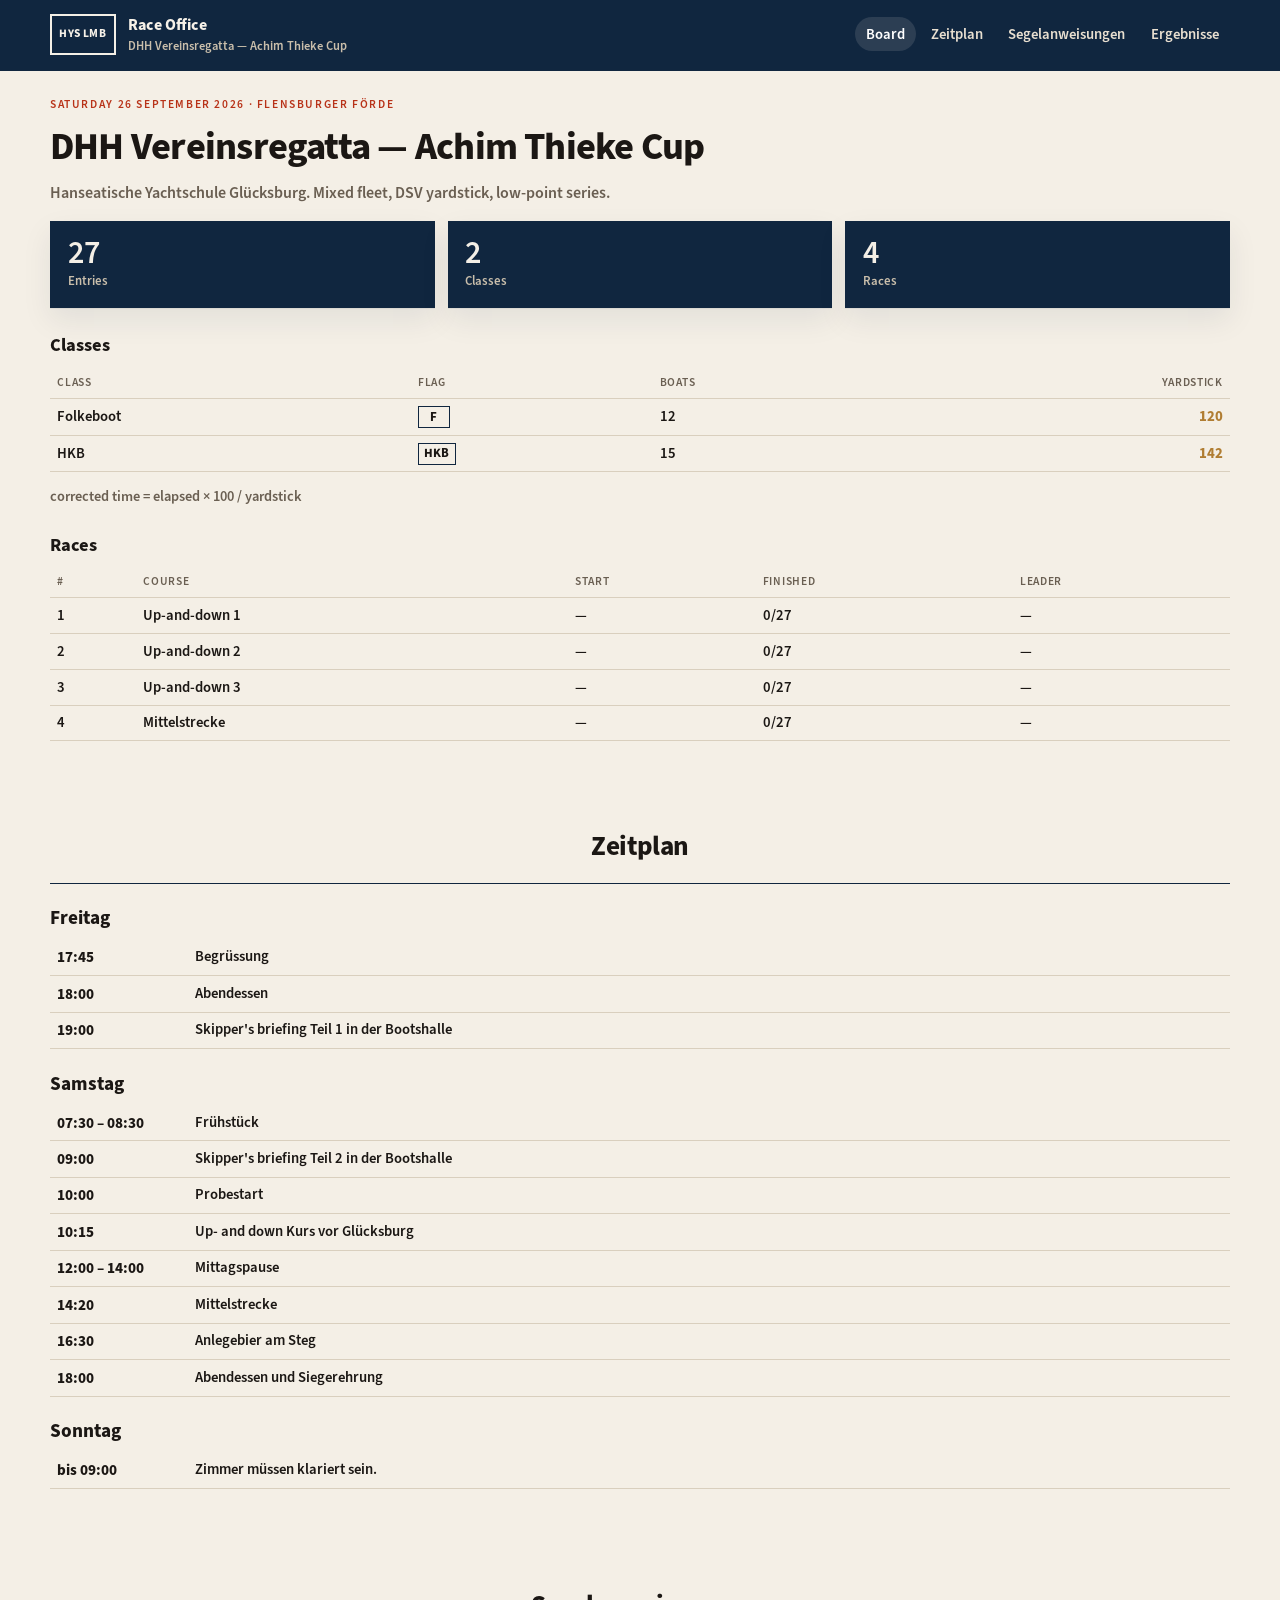
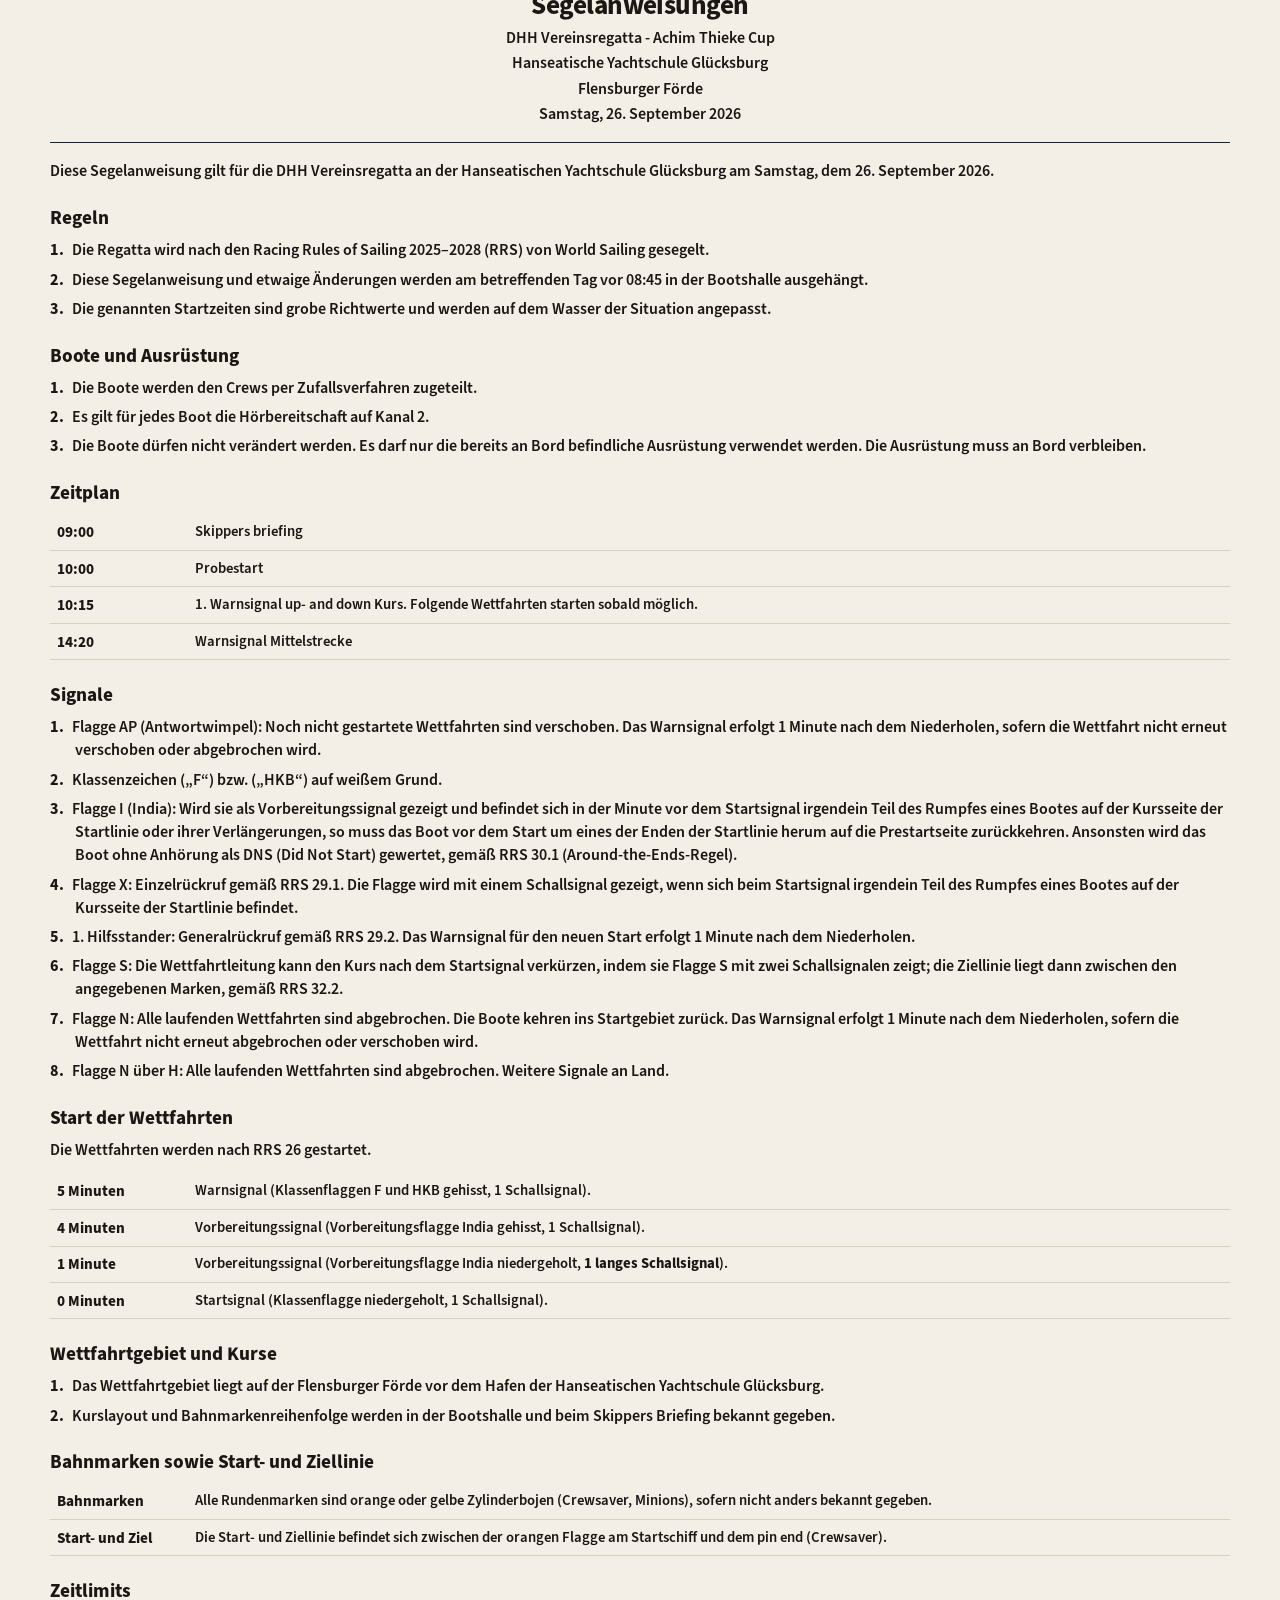
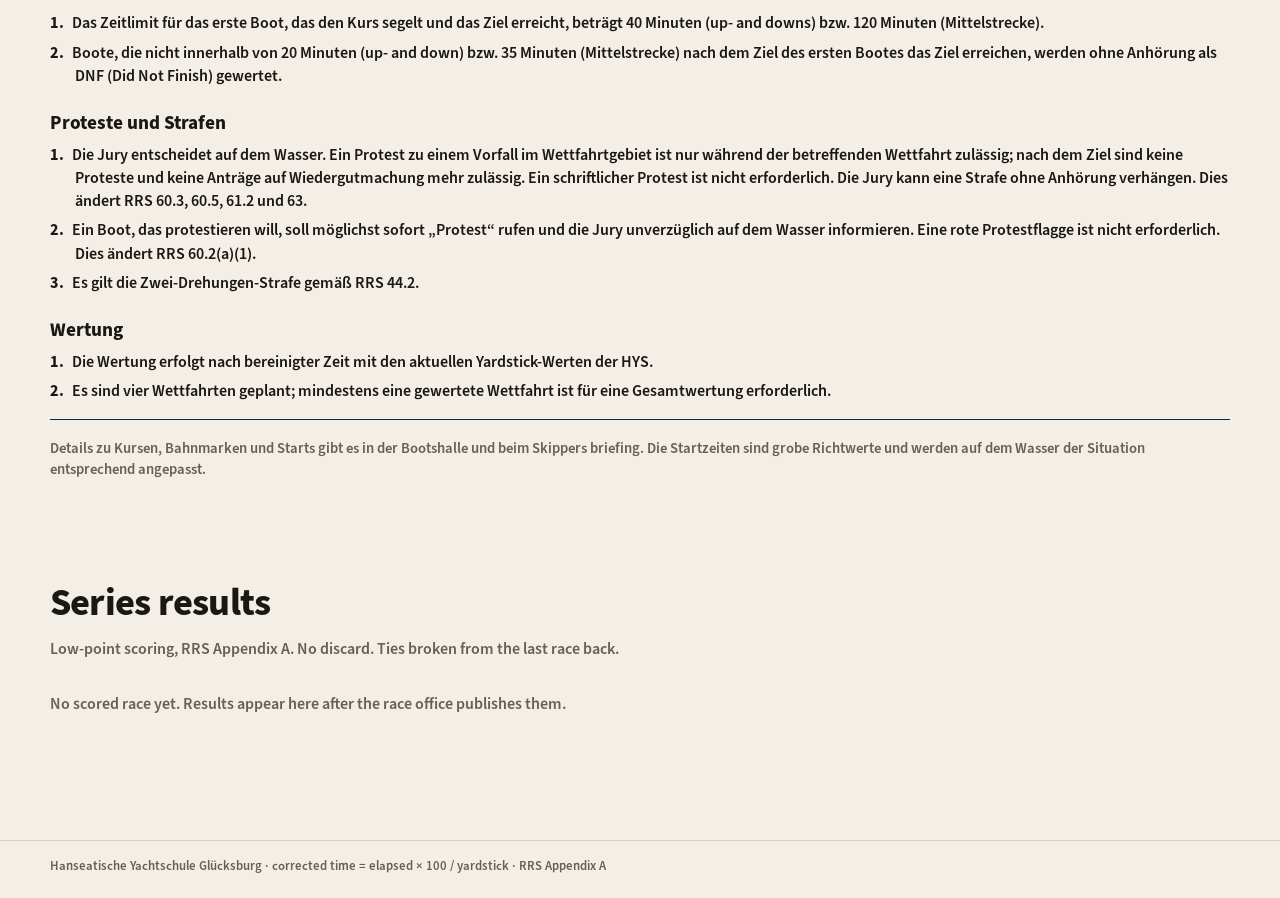
==== index.html @ 722c2284 "Publish the competitor notice board for GitHub Pages. Co-authored-by: Cursor <cursoragent@cursor.com" ====
<!DOCTYPE html>
<html lang="en">
<head>
  <meta charset="utf-8">
  <meta name="viewport" content="width=device-width, initial-scale=1">
  <title>DHH Vereinsregatta — Achim Thieke Cup</title>
  <script>document.documentElement.classList.add("js")</script>
  <link rel="stylesheet" href="static/app.css">
</head>
<body class="notice-board">
  <a class="skip" href="#main">Skip to content</a>
  <header class="mast">
    <div class="wrap mast-inner">
      <a class="brand" href="#board">
        <span class="brand-flag">HYS LMB</span>
        <span>
          <strong>Race Office</strong>
          <small>DHH Vereinsregatta — Achim Thieke Cup</small>
        </span>
      </a>
      <button class="nav-toggle" type="button" aria-controls="site-nav" aria-expanded="false" aria-label="Open menu">
        <span class="nav-toggle-icon" aria-hidden="true"></span>
      </button>
      <nav id="site-nav" class="nav">
        <a href="#board">Board</a>
        <a href="#schedule">Zeitplan</a>
        <a href="#si">Segelanweisungen</a>
        <a href="#series">Ergebnisse</a>
      </nav>
    </div>
  </header>
  <main id="main" class="wrap">


<section id="board" class="board-section" aria-label="Board">
  <header class="hero compact">
    <p class="eyebrow">Saturday 26 September 2026 · Flensburger Förde</p>
    <h1>DHH Vereinsregatta — Achim Thieke Cup</h1>
    <p class="lede">Hanseatische Yachtschule Glücksburg. Mixed fleet, DSV yardstick, low-point series.</p>
  </header>

  <div class="stats">
    <div class="stat">
      <span class="stat-n">27</span>
      <span class="stat-l">Entries</span>
    </div>
    <div class="stat">
      <span class="stat-n">2</span>
      <span class="stat-l">Classes</span>
    </div>
    <div class="stat">
      <span class="stat-n">4</span>
      <span class="stat-l">Races</span>
    </div>
  </div>

  <section>
    <h2>Classes</h2>
    <table>
      <thead><tr><th>Class</th><th>Flag</th><th>Boats</th><th class="num">Yardstick</th></tr></thead>
      <tbody>
      
        <tr>
          <td>Folkeboot</td>
          <td><span class="flag">F</span></td>
          <td>12</td>
          <td class="num ys">120</td>
        </tr>
      
        <tr>
          <td>HKB</td>
          <td><span class="flag">HKB</span></td>
          <td>15</td>
          <td class="num ys">142</td>
        </tr>
      
      </tbody>
    </table>
    <p class="hint">corrected time = elapsed × 100 / yardstick</p>
  </section>

  <section>
    <h2>Races</h2>
    
    <table>
      <thead><tr><th>#</th><th>Course</th><th>Start</th><th>Finished</th><th>Leader</th></tr></thead>
      <tbody>
      
        <tr>
          <td>1</td>
          <td>Up-and-down 1</td>
          <td class="mono">—</td>
          <td>0/27</td>
          <td>—</td>
        </tr>
      
        <tr>
          <td>2</td>
          <td>Up-and-down 2</td>
          <td class="mono">—</td>
          <td>0/27</td>
          <td>—</td>
        </tr>
      
        <tr>
          <td>3</td>
          <td>Up-and-down 3</td>
          <td class="mono">—</td>
          <td>0/27</td>
          <td>—</td>
        </tr>
      
        <tr>
          <td>4</td>
          <td>Mittelstrecke</td>
          <td class="mono">—</td>
          <td>0/27</td>
          <td>—</td>
        </tr>
      
      </tbody>
    </table>
    
  </section>
</section>

<section id="schedule" class="board-section" aria-label="Schedule">
  
  <article class="notice">
  <header class="notice-head"><p class="notice-title">Zeitplan</p></header><hr class="notice-rule"><h2>Freitag</h2><table class="notice-times"><tbody><tr><th>17:45</th><td>Begrüssung</td></tr><tr><th>18:00</th><td>Abendessen</td></tr><tr><th>19:00</th><td>Skipper&#39;s briefing Teil 1 in der Bootshalle</td></tr></tbody></table><h2>Samstag</h2><table class="notice-times"><tbody><tr><th>07:30 – 08:30</th><td>Frühstück</td></tr><tr><th>09:00</th><td>Skipper&#39;s briefing Teil 2 in der Bootshalle</td></tr><tr><th>10:00</th><td>Probestart</td></tr><tr><th>10:15</th><td>Up- and down Kurs vor Glücksburg</td></tr><tr><th>12:00 – 14:00</th><td>Mittagspause</td></tr><tr><th>14:20</th><td>Mittelstrecke</td></tr><tr><th>16:30</th><td>Anlegebier am Steg</td></tr><tr><th>18:00</th><td>Abendessen und Siegerehrung</td></tr></tbody></table><h2>Sonntag</h2><table class="notice-times"><tbody><tr><th>bis 09:00</th><td>Zimmer müssen klariert sein.</td></tr></tbody></table>
  </article>
  
</section>

<section id="si" class="board-section" aria-label="Sailing instructions">
  
  <article class="notice">
  <header class="notice-head"><p class="notice-title">Segelanweisungen</p><p>DHH Vereinsregatta - Achim Thieke Cup</p><p>Hanseatische Yachtschule Glücksburg</p><p>Flensburger Förde</p><p>Samstag, 26. September 2026</p></header><hr class="notice-rule"><p>Diese Segelanweisung gilt für die DHH Vereinsregatta an der Hanseatischen Yachtschule Glücksburg am Samstag, dem 26. September 2026.</p><h2>Regeln</h2><ol class="notice-list"><li>Die Regatta wird nach den Racing Rules of Sailing 2025–2028 (RRS) von World Sailing gesegelt.</li><li>Diese Segelanweisung und etwaige Änderungen werden am betreffenden Tag vor 08:45 in der Bootshalle ausgehängt.</li><li>Die genannten Startzeiten sind grobe Richtwerte und werden auf dem Wasser der Situation angepasst.</li></ol><h2>Boote und Ausrüstung</h2><ol class="notice-list"><li>Die Boote werden den Crews per Zufallsverfahren zugeteilt.</li><li>Es gilt für jedes Boot die Hörbereitschaft auf Kanal 2.</li><li>Die Boote dürfen nicht verändert werden. Es darf nur die bereits an Bord befindliche Ausrüstung verwendet werden. Die Ausrüstung muss an Bord verbleiben.</li></ol><h2>Zeitplan</h2><table class="notice-times"><tbody><tr><th>09:00</th><td>Skippers briefing</td></tr><tr><th>10:00</th><td>Probestart</td></tr><tr><th>10:15</th><td>1. Warnsignal up- and down Kurs. Folgende Wettfahrten starten sobald möglich.</td></tr><tr><th>14:20</th><td>Warnsignal Mittelstrecke</td></tr></tbody></table><h2>Signale</h2><ol class="notice-list"><li>Flagge AP (Antwortwimpel): Noch nicht gestartete Wettfahrten sind verschoben. Das Warnsignal erfolgt 1 Minute nach dem Niederholen, sofern die Wettfahrt nicht erneut verschoben oder abgebrochen wird.</li><li>Klassenzeichen („F“) bzw. („HKB“) auf weißem Grund.</li><li>Flagge I (India): Wird sie als Vorbereitungssignal gezeigt und befindet sich in der Minute vor dem Startsignal irgendein Teil des Rumpfes eines Bootes auf der Kursseite der Startlinie oder ihrer Verlängerungen, so muss das Boot vor dem Start um eines der Enden der Startlinie herum auf die Prestartseite zurückkehren. Ansonsten wird das Boot ohne Anhörung als DNS (Did Not Start) gewertet, gemäß RRS 30.1 (Around-the-Ends-Regel).</li><li>Flagge X: Einzelrückruf gemäß RRS 29.1. Die Flagge wird mit einem Schallsignal gezeigt, wenn sich beim Startsignal irgendein Teil des Rumpfes eines Bootes auf der Kursseite der Startlinie befindet.</li><li>1. Hilfsstander: Generalrückruf gemäß RRS 29.2. Das Warnsignal für den neuen Start erfolgt 1 Minute nach dem Niederholen.</li><li>Flagge S: Die Wettfahrtleitung kann den Kurs nach dem Startsignal verkürzen, indem sie Flagge S mit zwei Schallsignalen zeigt; die Ziellinie liegt dann zwischen den angegebenen Marken, gemäß RRS 32.2.</li><li>Flagge N: Alle laufenden Wettfahrten sind abgebrochen. Die Boote kehren ins Startgebiet zurück. Das Warnsignal erfolgt 1 Minute nach dem Niederholen, sofern die Wettfahrt nicht erneut abgebrochen oder verschoben wird.</li><li>Flagge N über H: Alle laufenden Wettfahrten sind abgebrochen. Weitere Signale an Land.</li></ol><h2>Start der Wettfahrten</h2><p>Die Wettfahrten werden nach RRS 26 gestartet.</p><table class="notice-times"><tbody><tr><th>5 Minuten</th><td>Warnsignal (Klassenflaggen F und HKB gehisst, 1 Schallsignal).</td></tr><tr><th>4 Minuten</th><td>Vorbereitungssignal (Vorbereitungsflagge India gehisst, 1 Schallsignal).</td></tr><tr><th>1 Minute</th><td>Vorbereitungssignal (Vorbereitungsflagge India niedergeholt, <strong>1 langes Schallsignal</strong>).</td></tr><tr><th>0 Minuten</th><td>Startsignal (Klassenflagge niedergeholt, 1 Schallsignal).</td></tr></tbody></table><h2>Wettfahrtgebiet und Kurse</h2><ol class="notice-list"><li>Das Wettfahrtgebiet liegt auf der Flensburger Förde vor dem Hafen der Hanseatischen Yachtschule Glücksburg.</li><li>Kurslayout und Bahnmarkenreihenfolge werden in der Bootshalle und beim Skippers Briefing bekannt gegeben.</li></ol><h2>Bahnmarken sowie Start- und Ziellinie</h2><table class="notice-times"><tbody><tr><th>Bahnmarken</th><td>Alle Rundenmarken sind orange oder gelbe Zylinderbojen (Crewsaver, Minions), sofern nicht anders bekannt gegeben.</td></tr><tr><th>Start- und Ziel</th><td>Die Start- und Ziellinie befindet sich zwischen der orangen Flagge am Startschiff und dem pin end (Crewsaver).</td></tr></tbody></table><h2>Zeitlimits</h2><ol class="notice-list"><li>Das Zeitlimit für das erste Boot, das den Kurs segelt und das Ziel erreicht, beträgt 40 Minuten (up- and downs) bzw. 120 Minuten (Mittelstrecke).</li><li>Boote, die nicht innerhalb von 20 Minuten (up- and down) bzw. 35 Minuten (Mittelstrecke) nach dem Ziel des ersten Bootes das Ziel erreichen, werden ohne Anhörung als DNF (Did Not Finish) gewertet.</li></ol><h2>Proteste und Strafen</h2><ol class="notice-list"><li>Die Jury entscheidet auf dem Wasser. Ein Protest zu einem Vorfall im Wettfahrtgebiet ist nur während der betreffenden Wettfahrt zulässig; nach dem Ziel sind keine Proteste und keine Anträge auf Wiedergutmachung mehr zulässig. Ein schriftlicher Protest ist nicht erforderlich. Die Jury kann eine Strafe ohne Anhörung verhängen. Dies ändert RRS 60.3, 60.5, 61.2 und 63.</li><li>Ein Boot, das protestieren will, soll möglichst sofort „Protest“ rufen und die Jury unverzüglich auf dem Wasser informieren. Eine rote Protestflagge ist nicht erforderlich. Dies ändert RRS 60.2(a)(1).</li><li>Es gilt die Zwei-Drehungen-Strafe gemäß RRS 44.2.</li></ol><h2>Wertung</h2><ol class="notice-list"><li>Die Wertung erfolgt nach bereinigter Zeit mit den aktuellen Yardstick-Werten der HYS.</li><li>Es sind vier Wettfahrten geplant; mindestens eine gewertete Wettfahrt ist für eine Gesamtwertung erforderlich.</li></ol><hr class="notice-rule"><p class="notice-foot">Details zu Kursen, Bahnmarken und Starts gibt es in der Bootshalle und beim Skippers briefing. Die Startzeiten sind grobe Richtwerte und werden auf dem Wasser der Situation entsprechend angepasst.</p>
  </article>
  
</section>

<section id="series" class="board-section" aria-label="Series results">
  <header class="hero compact">
    <h1>Series results</h1>
    <p class="lede">Low-point scoring, RRS Appendix A. No discard. Ties broken from the last race back.</p>
  </header>
  <div class="card print-sheet">
    
    <p class="empty">No scored race yet. Results appear here after the race office publishes them.</p>
    
  </div>
</section>

  </main>
  <footer class="site-foot">
    <div class="wrap">
      Hanseatische Yachtschule Glücksburg · corrected time = elapsed × 100 / yardstick · RRS Appendix A
    </div>
  </footer>
  <script src="static/app.js"></script>
</body>
</html>
---- static/app.css ----
@font-face {
  font-family: "Source Sans Pro";
  src: url("fonts/SourceSansPro-Semibold.otf") format("opentype");
  font-weight: 600;
  font-style: normal;
  font-display: swap;
}

@font-face {
  font-family: "Source Sans Pro";
  src: url("fonts/SourceSansPro-Bold.otf") format("opentype");
  font-weight: 700;
  font-style: normal;
  font-display: swap;
}

:root {
  --ink: #1b1714;
  --muted: #6a5f52;
  --paper: #f4efe6;
  --paper-2: #ebe3d4;
  --card: #fbf7f0;
  --navy: #10263f;
  --navy-2: #1a3a5c;
  --brass: #b07d32;
  --signal: #b83218;
  --sea: #2c6b74;
  --ok: #2c5e45;
  --line: #d9cfbe;
  --shadow: 0 1px 0 rgba(16, 38, 63, 0.06), 0 12px 28px rgba(16, 38, 63, 0.08);
  --sans: "Source Sans Pro", sans-serif;
}

* { box-sizing: border-box; }

html, body {
  margin: 0;
  padding: 0;
  background:
    radial-gradient(1200px 400px at 10% -10%, rgba(176, 125, 50, 0.12), transparent 50%),
    var(--paper);
  color: var(--ink);
  font-family: var(--sans);
  font-weight: 600;
  font-size: 16px;
  line-height: 1.45;
  font-synthesis: none;
}

.skip {
  position: absolute;
  left: -999px;
  top: 0;
}
.skip:focus { left: 8px; background: white; padding: 8px; }

.wrap {
  width: min(1180px, calc(100% - 2rem));
  margin-inline: auto;
}

.mast {
  background: var(--navy);
  color: #f6f1e8;
  position: sticky;
  top: 0;
  z-index: 20;
}

.mast-inner {
  display: flex;
  align-items: center;
  justify-content: space-between;
  gap: 1.5rem;
  padding: 0.85rem 0 1rem;
  flex-wrap: wrap;
}

.brand {
  display: flex;
  gap: 0.75rem;
  align-items: center;
  color: inherit;
  text-decoration: none;
  min-width: 0;
}

.brand-flag {
  display: grid;
  place-items: center;
  min-width: 2.6rem;
  height: 2.6rem;
  padding: 0 0.45rem;
  border: 2px solid #f4efe6;
  font-family: var(--sans);
  font-weight: 700;
  letter-spacing: 0.04em;
  font-size: 0.72rem;
  white-space: nowrap;
}

.brand > span:last-child {
  min-width: 0;
}

.brand small {
  display: block;
  color: #c9beab;
  font-size: 0.78rem;
  overflow: hidden;
  text-overflow: ellipsis;
  white-space: nowrap;
}

.nav-toggle {
  display: none;
  width: 2.75rem;
  height: 2.75rem;
  padding: 0;
  flex-shrink: 0;
  background: transparent;
  color: #f6f1e8;
  border: 1px solid rgba(244, 239, 230, 0.28);
}

.nav-toggle:hover {
  background: rgba(244, 239, 230, 0.12);
  color: #f6f1e8;
}

.nav-toggle-icon,
.nav-toggle-icon::before,
.nav-toggle-icon::after {
  display: block;
  width: 1.15rem;
  height: 2px;
  background: currentColor;
  border-radius: 1px;
}

.nav-toggle-icon {
  margin: 0 auto;
  position: relative;
  transition: background 0.15s ease;
}

.nav-toggle-icon::before,
.nav-toggle-icon::after {
  content: "";
  position: absolute;
  left: 0;
  transition: transform 0.15s ease;
}

.nav-toggle-icon::before { top: -6px; }
.nav-toggle-icon::after { top: 6px; }

.nav-toggle[aria-expanded="true"] .nav-toggle-icon {
  background: transparent;
}

.nav-toggle[aria-expanded="true"] .nav-toggle-icon::before {
  transform: translateY(6px) rotate(45deg);
}

.nav-toggle[aria-expanded="true"] .nav-toggle-icon::after {
  transform: translateY(-6px) rotate(-45deg);
}

.nav {
  display: flex;
  gap: 0.2rem;
  flex-wrap: wrap;
  font-family: var(--sans);
  font-size: 0.92rem;
}

.nav a {
  color: #e8dfd0;
  text-decoration: none;
  padding: 0.4rem 0.7rem;
  border-radius: 999px;
}

.nav a[aria-current],
.nav a:hover {
  background: rgba(244, 239, 230, 0.12);
  color: white;
}

main.wrap { padding: 1.6rem 0 3rem; }

.hero { margin-bottom: 1.4rem; }
.hero.compact { margin-bottom: 1rem; }

.eyebrow {
  font-family: var(--sans);
  text-transform: uppercase;
  letter-spacing: 0.14em;
  font-size: 0.72rem;
  color: var(--signal);
  margin: 0 0 0.4rem;
}

h1 {
  font-size: clamp(1.8rem, 3vw, 2.5rem);
  font-weight: 700;
  letter-spacing: -0.02em;
  margin: 0 0 0.4rem;
}

h2 {
  font-size: 1.15rem;
  margin: 0;
}

.lede {
  max-width: 46rem;
  color: var(--muted);
  margin: 0;
}

.muted { color: var(--muted); }

.stats {
  display: grid;
  grid-template-columns: repeat(3, 1fr);
  gap: 0.8rem;
  margin-bottom: 1.2rem;
}

.stat {
  background: var(--navy);
  color: #f4efe6;
  padding: 1rem 1.1rem;
  box-shadow: var(--shadow);
}

.stat-n {
  display: block;
  font-size: 2rem;
  font-variant-numeric: tabular-nums;
  line-height: 1;
}

.stat-l {
  font-family: var(--sans);
  font-size: 0.8rem;
  color: #c9beab;
}

.grid-2 {
  display: grid;
  grid-template-columns: 1fr 1fr;
  gap: 1rem;
}

.card {
  background: var(--card);
  border: 1px solid var(--line);
  padding: 1rem 1.1rem 1.15rem;
  box-shadow: var(--shadow);
  margin-bottom: 1rem;
  overflow-x: auto;
  -webkit-overflow-scrolling: touch;
}

.card-h {
  display: flex;
  justify-content: space-between;
  align-items: baseline;
  gap: 1rem;
  margin-bottom: 0.7rem;
}

.card-h a {
  font-family: var(--sans);
  font-size: 0.85rem;
  color: var(--sea);
}

table {
  width: 100%;
  border-collapse: collapse;
  font-family: var(--sans);
  font-size: 0.92rem;
}

th, td {
  text-align: left;
  padding: 0.42rem 0.45rem;
  border-bottom: 1px solid var(--line);
  vertical-align: middle;
}

th {
  font-size: 0.72rem;
  text-transform: uppercase;
  letter-spacing: 0.06em;
  color: var(--muted);
  font-weight: 600;
}

.num { text-align: right; font-variant-numeric: tabular-nums; }
.mono { font-variant-numeric: tabular-nums; white-space: nowrap; }
.strong { font-weight: 700; }
.ys { color: var(--brass); font-weight: 700; }
.nowrap { white-space: nowrap; }
.dense th, .dense td { padding: 0.32rem 0.35rem; }

.stack > button { justify-self: start; }

.flag {
  display: inline-block;
  min-width: 2rem;
  text-align: center;
  border: 1px solid var(--navy);
  padding: 0.05rem 0.35rem;
  font-weight: 700;
  font-size: 0.8rem;
}

a { color: var(--navy-2); }
a.strong { text-decoration: none; }

.hint { color: var(--muted); font-size: 0.9rem; }
.hint.tight { margin: 0; font-size: 0.8rem; }
.empty { color: var(--muted); }

.flash {
  font-family: var(--sans);
  padding: 0.7rem 0.9rem;
  margin-bottom: 1rem;
  border-left: 4px solid;
}
.flash.ok { background: #e4efe7; border-color: var(--ok); }
.flash.err { background: #f8e4de; border-color: var(--signal); }

label {
  display: flex;
  flex-direction: column;
  gap: 0.25rem;
  font-family: var(--sans);
  font-size: 0.8rem;
  color: var(--muted);
}

input, select, button {
  font: inherit;
  font-family: var(--sans);
}

input, select {
  background: white;
  border: 1px solid #cfc4b0;
  color: var(--ink);
  padding: 0.4rem 0.5rem;
  min-height: 2.1rem;
}

input:focus, select:focus {
  outline: 2px solid var(--brass);
  border-color: var(--brass);
}

button, .btn {
  background: var(--navy);
  color: #f4efe6;
  border: 0;
  padding: 0.45rem 0.85rem;
  cursor: pointer;
  text-decoration: none;
  display: inline-block;
  font-size: 0.88rem;
}

button:hover, .btn:hover { background: var(--navy-2); }

.btn-ghost {
  background: transparent;
  color: var(--navy);
  border: 1px solid var(--navy);
}

.btn-ghost:hover { background: var(--paper-2); color: var(--navy); }

.btn-danger {
  background: transparent;
  color: var(--signal);
  border: 1px solid var(--signal);
}

.fields {
  display: grid;
  grid-template-columns: repeat(auto-fit, minmax(11rem, 1fr));
  gap: 0.75rem 0.9rem;
}

.stack { display: grid; gap: 0.9rem; }
.inline-form {
  display: flex;
  gap: 0.4rem;
  align-items: center;
  flex-wrap: wrap;
}

.inline-form input { min-width: 7rem; }
.ys-input { width: 5.5rem; font-variant-numeric: tabular-nums; font-size: 1.05rem; font-weight: 700; }

.row-actions { display: flex; align-items: center; gap: 1rem; }

.clock {
  font-size: 1.4rem;
  font-variant-numeric: tabular-nums;
  font-weight: 700;
  color: var(--navy);
}

.office {
  display: grid;
  grid-template-columns: 1.15fr 0.85fr;
  gap: 1rem;
  align-items: start;
}

.finish-table select, .finish-table input { min-height: 2rem; padding: 0.25rem 0.35rem; }

.st-fin td:first-child { box-shadow: inset 3px 0 0 var(--ok); }
.st-dnf td:first-child, .st-dns td:first-child, .st-ret td:first-child { box-shadow: inset 3px 0 0 var(--brass); }
.st-dnc td:first-child, .st-dsq td:first-child { box-shadow: inset 3px 0 0 var(--signal); }
.st-racing td:first-child { box-shadow: inset 3px 0 0 var(--sea); }

.discard { text-decoration: line-through; color: var(--muted); }

.danger-form { margin-top: 0.5rem; }

.notice {
  background: var(--card);
  border: 1px solid var(--line);
  padding: 1.6rem 1.8rem 2rem;
  box-shadow: var(--shadow);
  overflow-x: auto;
}

.notice-head {
  text-align: center;
  margin-bottom: 0.35rem;
}

.notice-title {
  font-size: 1.7rem;
  font-weight: 700;
  letter-spacing: -0.02em;
  margin: 0 0 0.4rem;
}

.notice-head p {
  margin: 0.12rem 0;
}

.notice-rule {
  border: 0;
  border-top: 1px solid var(--navy);
  margin: 1rem 0 1.1rem;
}

.notice > p {
  margin: 0 0 0.7rem;
}

.notice h2 {
  font-size: 1.2rem;
  font-weight: 700;
  margin: 1.35rem 0 0.4rem;
}

.notice-list {
  list-style: none;
  margin: 0 0 0.4rem;
  padding-left: 1.55em;
  counter-reset: n;
}

.notice-list li {
  counter-increment: n;
  margin: 0.38rem 0;
}

.notice-list li::before {
  content: counter(n) ".";
  font-weight: 700;
  display: inline-block;
  width: 1.4em;
  margin-left: -1.55em;
}

.notice-times {
  width: 100%;
  margin: 0.35rem 0 0.7rem;
}

.notice-times th,
.notice-times td {
  border-bottom: 1px solid var(--line);
  vertical-align: top;
}

.notice-times th {
  width: 8.6rem;
  text-transform: none;
  letter-spacing: 0;
  font-size: 0.95rem;
  color: var(--ink);
  font-weight: 700;
  white-space: nowrap;
}

.aufgaben thead th {
  width: auto;
  font-size: 0.72rem;
  text-transform: uppercase;
  letter-spacing: 0.06em;
  color: var(--muted);
  font-weight: 600;
}

.aufgaben td:last-child {
  white-space: nowrap;
}

.notice-foot {
  color: var(--muted);
  font-size: 0.92rem;
}

html {
  scroll-padding-top: 5.5rem;
}

@media (prefers-reduced-motion: no-preference) {
  html { scroll-behavior: smooth; }
}

.board-section {
  padding-bottom: 2.75rem;
}

.board-section + .board-section {
  padding-top: 2.5rem;
}

.notice-board .notice,
.notice-board .lede {
  max-width: none;
  margin-inline: 0;
}

.notice-board .notice,
.notice-board .card {
  background: transparent;
  border: 0;
  box-shadow: none;
  padding: 0;
}

.notice-board .board-section > section {
  margin-top: 1.5rem;
}

.notice-board .board-section > section h2 {
  margin-bottom: 0.55rem;
}

.site-foot {
  border-top: 1px solid var(--line);
  padding: 1rem 0 1.4rem;
  color: var(--muted);
  font-family: var(--sans);
  font-size: 0.8rem;
}

@media (max-width: 1024px) {
  html.js .nav-toggle { display: grid; place-items: center; }
  html.js .mast-inner {
    flex-wrap: nowrap;
    gap: 0.75rem;
  }
  html.js .nav {
    display: none;
    position: absolute;
    left: 0;
    right: 0;
    top: 100%;
    flex-direction: column;
    gap: 0.1rem;
    background: var(--navy);
    padding: 0.45rem 0 0.7rem;
    border-top: 1px solid rgba(244, 239, 230, 0.12);
    box-shadow: 0 16px 28px rgba(16, 38, 63, 0.28);
    max-height: min(70vh, calc(100dvh - 4.5rem));
    overflow-y: auto;
  }
  html.js .nav.is-open { display: flex; }
  html.js .nav a {
    border-radius: 0;
    padding: 0.85rem 1.25rem;
  }
  html.js .brand { flex: 1; }
  body.nav-open { overflow: hidden; }
  button, .btn, .nav-toggle { min-height: 2.75rem; }
  input, select { min-height: 2.75rem; }
}

@media (max-width: 900px) {
  .grid-2, .office, .stats { grid-template-columns: 1fr; }
  .wrap { width: min(1180px, calc(100% - 1.25rem)); }
  .notice {
    padding: 1.15rem 1rem 1.4rem;
  }
  .notice-board .notice,
  .notice-board .card {
    padding: 0;
  }
  .notice-title { font-size: 1.4rem; }
  .notice-times th {
    width: 6.4rem;
    white-space: normal;
  }
  .inline-form input { min-width: 0; flex: 1; }
}

@media print {
  .mast, .site-foot, .danger-form, form.stack, .flash, .btn, button, .nav-toggle { display: none !important; }
  body { background: white; }
  .card { box-shadow: none; border: 0; }
  .print-sheet { break-inside: avoid; }
}
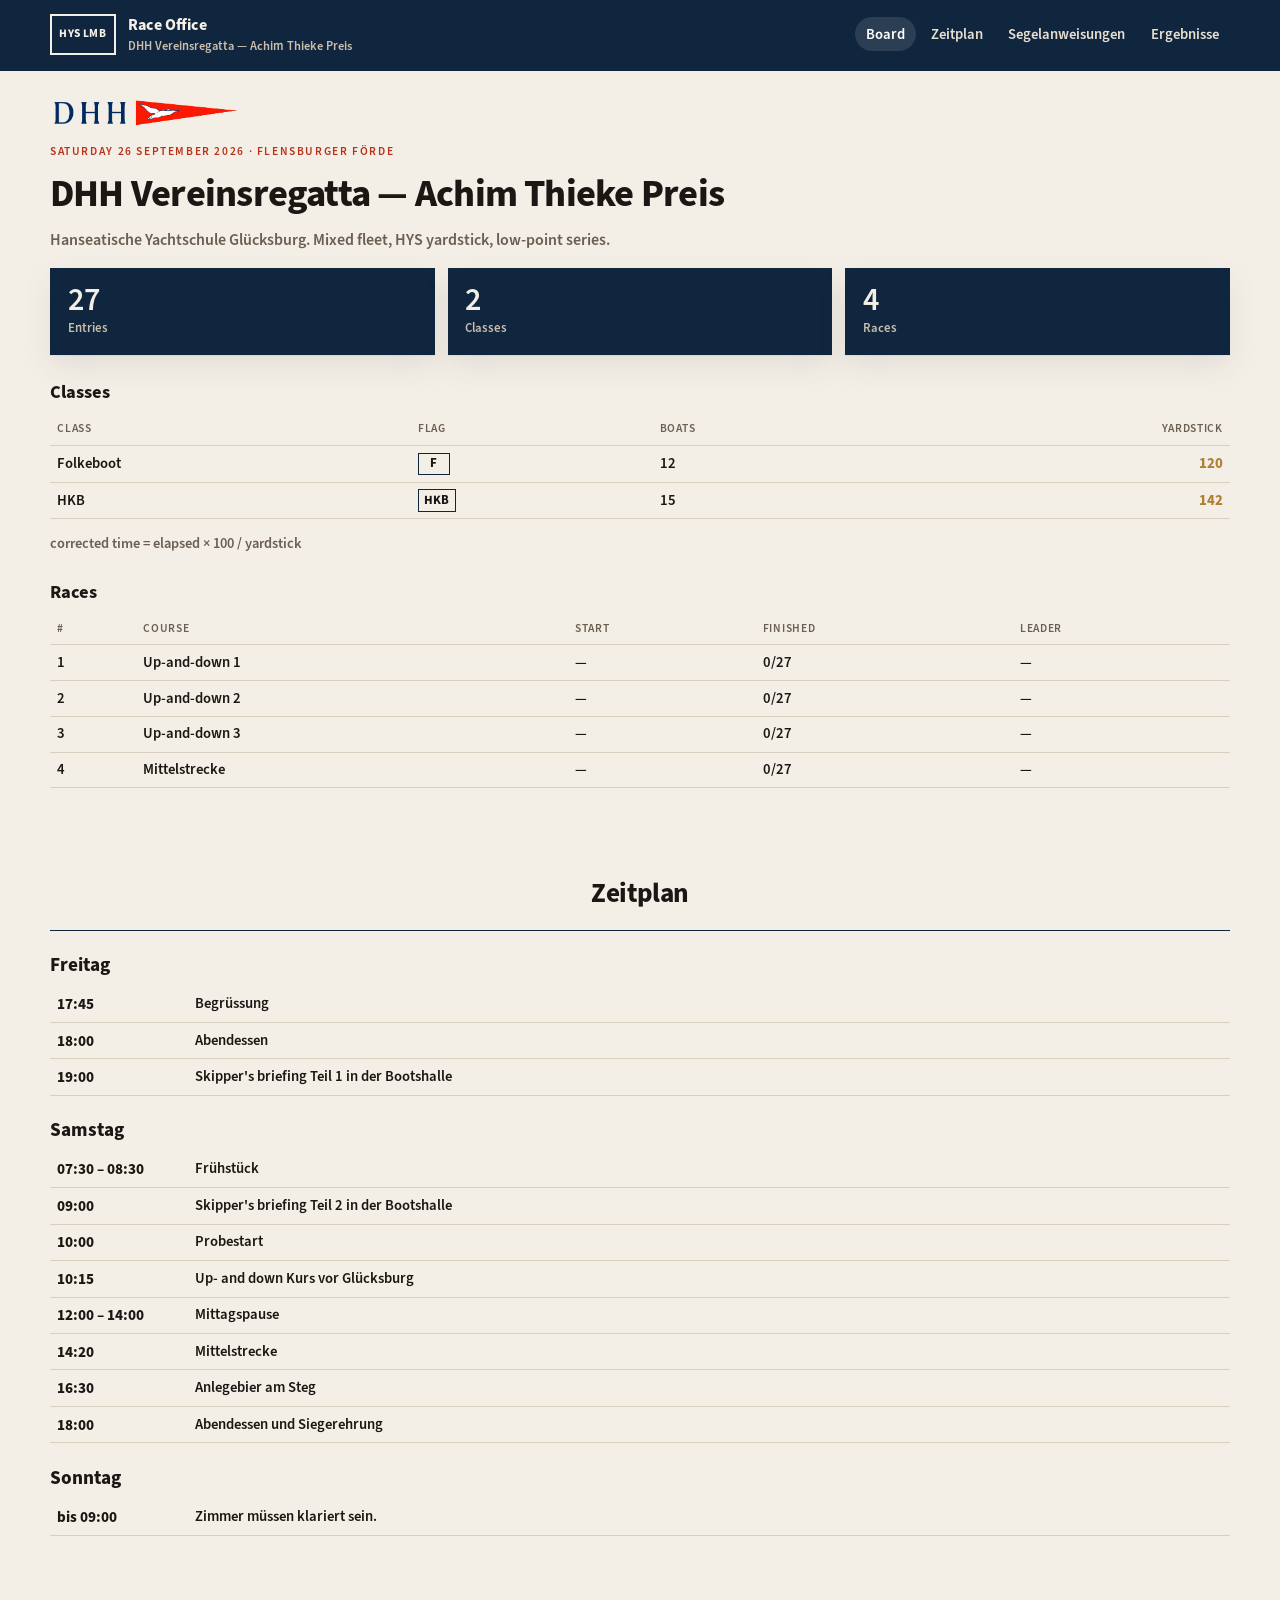
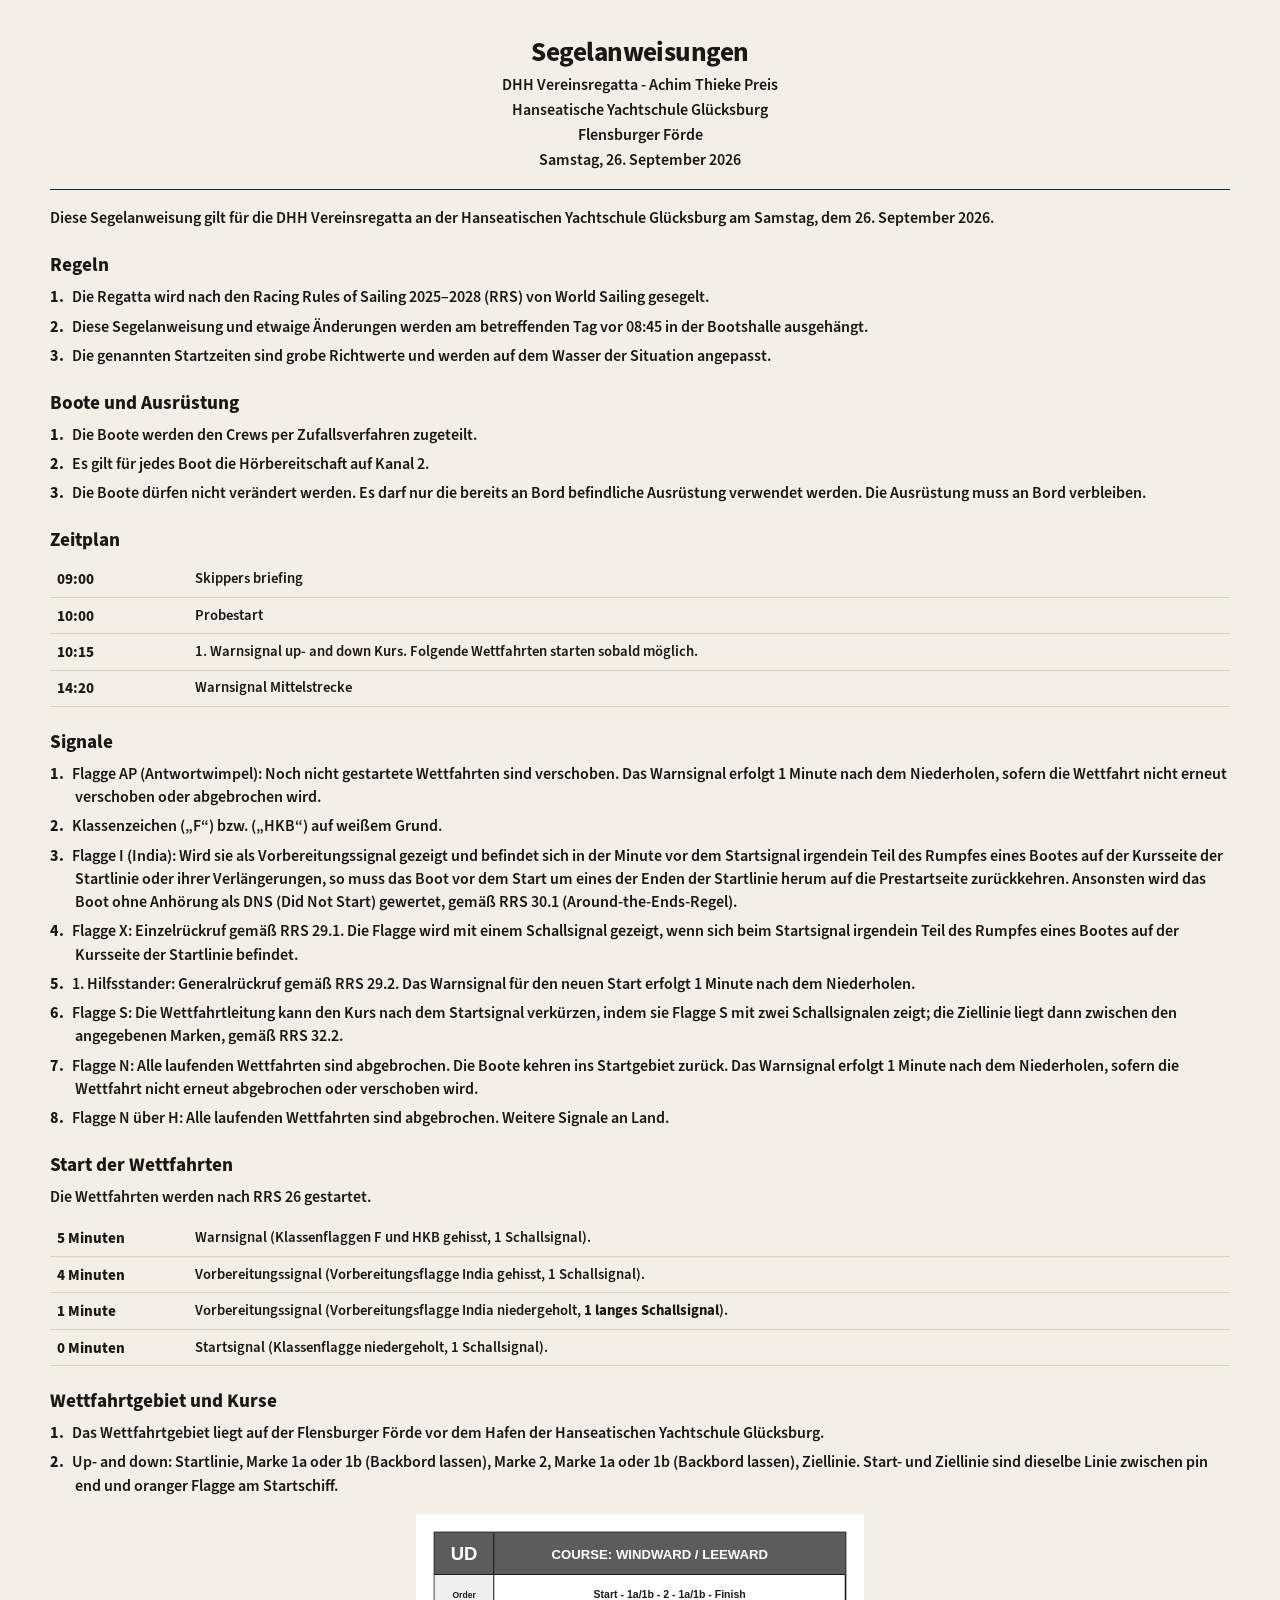
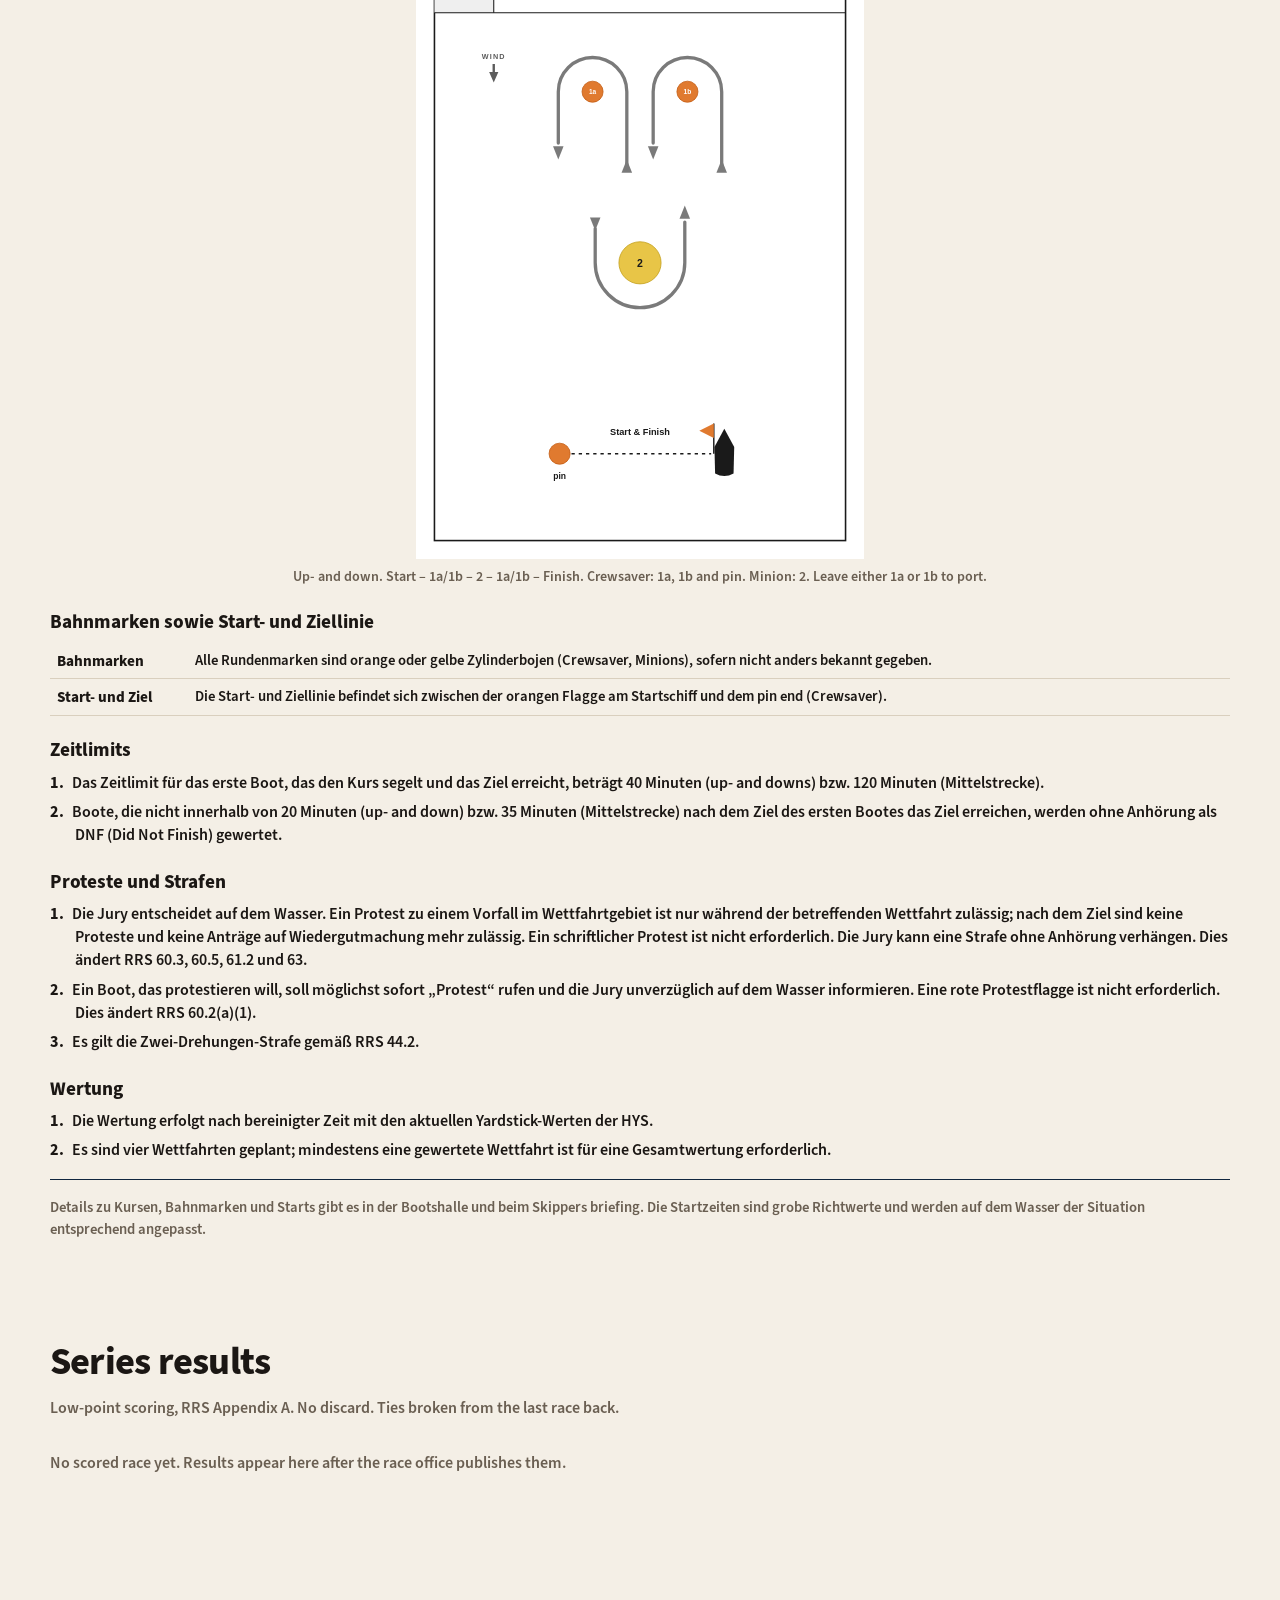
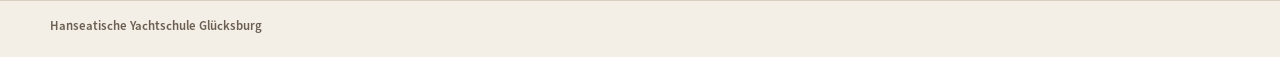
==== commit 553c20c5: "Publish the board with the up-and-down course, DHH logo, and current SI. Co-authored-by: Cursor <cur" ====
--- a/index.html
+++ b/index.html
@@ -5,7 +5,7 @@
 <head>
   <meta charset="utf-8">
   <meta name="viewport" content="width=device-width, initial-scale=1">
-  <title>DHH Vereinsregatta — Achim Thieke Cup</title>
+  <title>DHH Vereinsregatta — Achim Thieke Preis</title>
   <script>document.documentElement.classList.add("js")</script>
   <link rel="stylesheet" href="static/app.css">
 </head>
@@ -17,7 +17,7 @@
         <span class="brand-flag">HYS LMB</span>
         <span>
           <strong>Race Office</strong>
-          <small>DHH Vereinsregatta — Achim Thieke Cup</small>
+          <small>DHH Vereinsregatta — Achim Thieke Preis</small>
         </span>
       </a>
       <button class="nav-toggle" type="button" aria-controls="site-nav" aria-expanded="false" aria-label="Open menu">
@@ -36,9 +36,10 @@
 
 <section id="board" class="board-section" aria-label="Board">
   <header class="hero compact">
+    <p class="hero-logo"><img src="dhh.png" width="621" height="105" alt="DHH"></p>
     <p class="eyebrow">Saturday 26 September 2026 · Flensburger Förde</p>
-    <h1>DHH Vereinsregatta — Achim Thieke Cup</h1>
-    <p class="lede">Hanseatische Yachtschule Glücksburg. Mixed fleet, DSV yardstick, low-point series.</p>
+    <h1>DHH Vereinsregatta — Achim Thieke Preis</h1>
+    <p class="lede">Hanseatische Yachtschule Glücksburg. Mixed fleet, HYS yardstick, low-point series.</p>
   </header>
 
   <div class="stats">
@@ -137,7 +138,7 @@
 <section id="si" class="board-section" aria-label="Sailing instructions">
   
   <article class="notice">
-  <header class="notice-head"><p class="notice-title">Segelanweisungen</p><p>DHH Vereinsregatta - Achim Thieke Cup</p><p>Hanseatische Yachtschule Glücksburg</p><p>Flensburger Förde</p><p>Samstag, 26. September 2026</p></header><hr class="notice-rule"><p>Diese Segelanweisung gilt für die DHH Vereinsregatta an der Hanseatischen Yachtschule Glücksburg am Samstag, dem 26. September 2026.</p><h2>Regeln</h2><ol class="notice-list"><li>Die Regatta wird nach den Racing Rules of Sailing 2025–2028 (RRS) von World Sailing gesegelt.</li><li>Diese Segelanweisung und etwaige Änderungen werden am betreffenden Tag vor 08:45 in der Bootshalle ausgehängt.</li><li>Die genannten Startzeiten sind grobe Richtwerte und werden auf dem Wasser der Situation angepasst.</li></ol><h2>Boote und Ausrüstung</h2><ol class="notice-list"><li>Die Boote werden den Crews per Zufallsverfahren zugeteilt.</li><li>Es gilt für jedes Boot die Hörbereitschaft auf Kanal 2.</li><li>Die Boote dürfen nicht verändert werden. Es darf nur die bereits an Bord befindliche Ausrüstung verwendet werden. Die Ausrüstung muss an Bord verbleiben.</li></ol><h2>Zeitplan</h2><table class="notice-times"><tbody><tr><th>09:00</th><td>Skippers briefing</td></tr><tr><th>10:00</th><td>Probestart</td></tr><tr><th>10:15</th><td>1. Warnsignal up- and down Kurs. Folgende Wettfahrten starten sobald möglich.</td></tr><tr><th>14:20</th><td>Warnsignal Mittelstrecke</td></tr></tbody></table><h2>Signale</h2><ol class="notice-list"><li>Flagge AP (Antwortwimpel): Noch nicht gestartete Wettfahrten sind verschoben. Das Warnsignal erfolgt 1 Minute nach dem Niederholen, sofern die Wettfahrt nicht erneut verschoben oder abgebrochen wird.</li><li>Klassenzeichen („F“) bzw. („HKB“) auf weißem Grund.</li><li>Flagge I (India): Wird sie als Vorbereitungssignal gezeigt und befindet sich in der Minute vor dem Startsignal irgendein Teil des Rumpfes eines Bootes auf der Kursseite der Startlinie oder ihrer Verlängerungen, so muss das Boot vor dem Start um eines der Enden der Startlinie herum auf die Prestartseite zurückkehren. Ansonsten wird das Boot ohne Anhörung als DNS (Did Not Start) gewertet, gemäß RRS 30.1 (Around-the-Ends-Regel).</li><li>Flagge X: Einzelrückruf gemäß RRS 29.1. Die Flagge wird mit einem Schallsignal gezeigt, wenn sich beim Startsignal irgendein Teil des Rumpfes eines Bootes auf der Kursseite der Startlinie befindet.</li><li>1. Hilfsstander: Generalrückruf gemäß RRS 29.2. Das Warnsignal für den neuen Start erfolgt 1 Minute nach dem Niederholen.</li><li>Flagge S: Die Wettfahrtleitung kann den Kurs nach dem Startsignal verkürzen, indem sie Flagge S mit zwei Schallsignalen zeigt; die Ziellinie liegt dann zwischen den angegebenen Marken, gemäß RRS 32.2.</li><li>Flagge N: Alle laufenden Wettfahrten sind abgebrochen. Die Boote kehren ins Startgebiet zurück. Das Warnsignal erfolgt 1 Minute nach dem Niederholen, sofern die Wettfahrt nicht erneut abgebrochen oder verschoben wird.</li><li>Flagge N über H: Alle laufenden Wettfahrten sind abgebrochen. Weitere Signale an Land.</li></ol><h2>Start der Wettfahrten</h2><p>Die Wettfahrten werden nach RRS 26 gestartet.</p><table class="notice-times"><tbody><tr><th>5 Minuten</th><td>Warnsignal (Klassenflaggen F und HKB gehisst, 1 Schallsignal).</td></tr><tr><th>4 Minuten</th><td>Vorbereitungssignal (Vorbereitungsflagge India gehisst, 1 Schallsignal).</td></tr><tr><th>1 Minute</th><td>Vorbereitungssignal (Vorbereitungsflagge India niedergeholt, <strong>1 langes Schallsignal</strong>).</td></tr><tr><th>0 Minuten</th><td>Startsignal (Klassenflagge niedergeholt, 1 Schallsignal).</td></tr></tbody></table><h2>Wettfahrtgebiet und Kurse</h2><ol class="notice-list"><li>Das Wettfahrtgebiet liegt auf der Flensburger Förde vor dem Hafen der Hanseatischen Yachtschule Glücksburg.</li><li>Kurslayout und Bahnmarkenreihenfolge werden in der Bootshalle und beim Skippers Briefing bekannt gegeben.</li></ol><h2>Bahnmarken sowie Start- und Ziellinie</h2><table class="notice-times"><tbody><tr><th>Bahnmarken</th><td>Alle Rundenmarken sind orange oder gelbe Zylinderbojen (Crewsaver, Minions), sofern nicht anders bekannt gegeben.</td></tr><tr><th>Start- und Ziel</th><td>Die Start- und Ziellinie befindet sich zwischen der orangen Flagge am Startschiff und dem pin end (Crewsaver).</td></tr></tbody></table><h2>Zeitlimits</h2><ol class="notice-list"><li>Das Zeitlimit für das erste Boot, das den Kurs segelt und das Ziel erreicht, beträgt 40 Minuten (up- and downs) bzw. 120 Minuten (Mittelstrecke).</li><li>Boote, die nicht innerhalb von 20 Minuten (up- and down) bzw. 35 Minuten (Mittelstrecke) nach dem Ziel des ersten Bootes das Ziel erreichen, werden ohne Anhörung als DNF (Did Not Finish) gewertet.</li></ol><h2>Proteste und Strafen</h2><ol class="notice-list"><li>Die Jury entscheidet auf dem Wasser. Ein Protest zu einem Vorfall im Wettfahrtgebiet ist nur während der betreffenden Wettfahrt zulässig; nach dem Ziel sind keine Proteste und keine Anträge auf Wiedergutmachung mehr zulässig. Ein schriftlicher Protest ist nicht erforderlich. Die Jury kann eine Strafe ohne Anhörung verhängen. Dies ändert RRS 60.3, 60.5, 61.2 und 63.</li><li>Ein Boot, das protestieren will, soll möglichst sofort „Protest“ rufen und die Jury unverzüglich auf dem Wasser informieren. Eine rote Protestflagge ist nicht erforderlich. Dies ändert RRS 60.2(a)(1).</li><li>Es gilt die Zwei-Drehungen-Strafe gemäß RRS 44.2.</li></ol><h2>Wertung</h2><ol class="notice-list"><li>Die Wertung erfolgt nach bereinigter Zeit mit den aktuellen Yardstick-Werten der HYS.</li><li>Es sind vier Wettfahrten geplant; mindestens eine gewertete Wettfahrt ist für eine Gesamtwertung erforderlich.</li></ol><hr class="notice-rule"><p class="notice-foot">Details zu Kursen, Bahnmarken und Starts gibt es in der Bootshalle und beim Skippers briefing. Die Startzeiten sind grobe Richtwerte und werden auf dem Wasser der Situation entsprechend angepasst.</p>
+  <header class="notice-head"><p class="notice-title">Segelanweisungen</p><p>DHH Vereinsregatta - Achim Thieke Preis</p><p>Hanseatische Yachtschule Glücksburg</p><p>Flensburger Förde</p><p>Samstag, 26. September 2026</p></header><hr class="notice-rule"><p>Diese Segelanweisung gilt für die DHH Vereinsregatta an der Hanseatischen Yachtschule Glücksburg am Samstag, dem 26. September 2026.</p><h2>Regeln</h2><ol class="notice-list"><li>Die Regatta wird nach den Racing Rules of Sailing 2025–2028 (RRS) von World Sailing gesegelt.</li><li>Diese Segelanweisung und etwaige Änderungen werden am betreffenden Tag vor 08:45 in der Bootshalle ausgehängt.</li><li>Die genannten Startzeiten sind grobe Richtwerte und werden auf dem Wasser der Situation angepasst.</li></ol><h2>Boote und Ausrüstung</h2><ol class="notice-list"><li>Die Boote werden den Crews per Zufallsverfahren zugeteilt.</li><li>Es gilt für jedes Boot die Hörbereitschaft auf Kanal 2.</li><li>Die Boote dürfen nicht verändert werden. Es darf nur die bereits an Bord befindliche Ausrüstung verwendet werden. Die Ausrüstung muss an Bord verbleiben.</li></ol><h2>Zeitplan</h2><table class="notice-times"><tbody><tr><th>09:00</th><td>Skippers briefing</td></tr><tr><th>10:00</th><td>Probestart</td></tr><tr><th>10:15</th><td>1. Warnsignal up- and down Kurs. Folgende Wettfahrten starten sobald möglich.</td></tr><tr><th>14:20</th><td>Warnsignal Mittelstrecke</td></tr></tbody></table><h2>Signale</h2><ol class="notice-list"><li>Flagge AP (Antwortwimpel): Noch nicht gestartete Wettfahrten sind verschoben. Das Warnsignal erfolgt 1 Minute nach dem Niederholen, sofern die Wettfahrt nicht erneut verschoben oder abgebrochen wird.</li><li>Klassenzeichen („F“) bzw. („HKB“) auf weißem Grund.</li><li>Flagge I (India): Wird sie als Vorbereitungssignal gezeigt und befindet sich in der Minute vor dem Startsignal irgendein Teil des Rumpfes eines Bootes auf der Kursseite der Startlinie oder ihrer Verlängerungen, so muss das Boot vor dem Start um eines der Enden der Startlinie herum auf die Prestartseite zurückkehren. Ansonsten wird das Boot ohne Anhörung als DNS (Did Not Start) gewertet, gemäß RRS 30.1 (Around-the-Ends-Regel).</li><li>Flagge X: Einzelrückruf gemäß RRS 29.1. Die Flagge wird mit einem Schallsignal gezeigt, wenn sich beim Startsignal irgendein Teil des Rumpfes eines Bootes auf der Kursseite der Startlinie befindet.</li><li>1. Hilfsstander: Generalrückruf gemäß RRS 29.2. Das Warnsignal für den neuen Start erfolgt 1 Minute nach dem Niederholen.</li><li>Flagge S: Die Wettfahrtleitung kann den Kurs nach dem Startsignal verkürzen, indem sie Flagge S mit zwei Schallsignalen zeigt; die Ziellinie liegt dann zwischen den angegebenen Marken, gemäß RRS 32.2.</li><li>Flagge N: Alle laufenden Wettfahrten sind abgebrochen. Die Boote kehren ins Startgebiet zurück. Das Warnsignal erfolgt 1 Minute nach dem Niederholen, sofern die Wettfahrt nicht erneut abgebrochen oder verschoben wird.</li><li>Flagge N über H: Alle laufenden Wettfahrten sind abgebrochen. Weitere Signale an Land.</li></ol><h2>Start der Wettfahrten</h2><p>Die Wettfahrten werden nach RRS 26 gestartet.</p><table class="notice-times"><tbody><tr><th>5 Minuten</th><td>Warnsignal (Klassenflaggen F und HKB gehisst, 1 Schallsignal).</td></tr><tr><th>4 Minuten</th><td>Vorbereitungssignal (Vorbereitungsflagge India gehisst, 1 Schallsignal).</td></tr><tr><th>1 Minute</th><td>Vorbereitungssignal (Vorbereitungsflagge India niedergeholt, <strong>1 langes Schallsignal</strong>).</td></tr><tr><th>0 Minuten</th><td>Startsignal (Klassenflagge niedergeholt, 1 Schallsignal).</td></tr></tbody></table><h2>Wettfahrtgebiet und Kurse</h2><ol class="notice-list"><li>Das Wettfahrtgebiet liegt auf der Flensburger Förde vor dem Hafen der Hanseatischen Yachtschule Glücksburg.</li><li>Up- and down: Startlinie, Marke 1a oder 1b (Backbord lassen), Marke 2, Marke 1a oder 1b (Backbord lassen), Ziellinie. Start- und Ziellinie sind dieselbe Linie zwischen pin end und oranger Flagge am Startschiff.</li></ol><figure class="course-fig"><img src="static/course-up-and-down.svg" alt="Up- and down. Start – 1a/1b – 2 – 1a/1b – Finish. Crewsaver: 1a, 1b and pin. Minion: 2. Leave either 1a or 1b to port."><figcaption>Up- and down. Start – 1a/1b – 2 – 1a/1b – Finish. Crewsaver: 1a, 1b and pin. Minion: 2. Leave either 1a or 1b to port.</figcaption></figure><h2>Bahnmarken sowie Start- und Ziellinie</h2><table class="notice-times"><tbody><tr><th>Bahnmarken</th><td>Alle Rundenmarken sind orange oder gelbe Zylinderbojen (Crewsaver, Minions), sofern nicht anders bekannt gegeben.</td></tr><tr><th>Start- und Ziel</th><td>Die Start- und Ziellinie befindet sich zwischen der orangen Flagge am Startschiff und dem pin end (Crewsaver).</td></tr></tbody></table><h2>Zeitlimits</h2><ol class="notice-list"><li>Das Zeitlimit für das erste Boot, das den Kurs segelt und das Ziel erreicht, beträgt 40 Minuten (up- and downs) bzw. 120 Minuten (Mittelstrecke).</li><li>Boote, die nicht innerhalb von 20 Minuten (up- and down) bzw. 35 Minuten (Mittelstrecke) nach dem Ziel des ersten Bootes das Ziel erreichen, werden ohne Anhörung als DNF (Did Not Finish) gewertet.</li></ol><h2>Proteste und Strafen</h2><ol class="notice-list"><li>Die Jury entscheidet auf dem Wasser. Ein Protest zu einem Vorfall im Wettfahrtgebiet ist nur während der betreffenden Wettfahrt zulässig; nach dem Ziel sind keine Proteste und keine Anträge auf Wiedergutmachung mehr zulässig. Ein schriftlicher Protest ist nicht erforderlich. Die Jury kann eine Strafe ohne Anhörung verhängen. Dies ändert RRS 60.3, 60.5, 61.2 und 63.</li><li>Ein Boot, das protestieren will, soll möglichst sofort „Protest“ rufen und die Jury unverzüglich auf dem Wasser informieren. Eine rote Protestflagge ist nicht erforderlich. Dies ändert RRS 60.2(a)(1).</li><li>Es gilt die Zwei-Drehungen-Strafe gemäß RRS 44.2.</li></ol><h2>Wertung</h2><ol class="notice-list"><li>Die Wertung erfolgt nach bereinigter Zeit mit den aktuellen Yardstick-Werten der HYS.</li><li>Es sind vier Wettfahrten geplant; mindestens eine gewertete Wettfahrt ist für eine Gesamtwertung erforderlich.</li></ol><hr class="notice-rule"><p class="notice-foot">Details zu Kursen, Bahnmarken und Starts gibt es in der Bootshalle und beim Skippers briefing. Die Startzeiten sind grobe Richtwerte und werden auf dem Wasser der Situation entsprechend angepasst.</p>
   </article>
   
 </section>
@@ -157,7 +158,7 @@
   </main>
   <footer class="site-foot">
     <div class="wrap">
-      Hanseatische Yachtschule Glücksburg · corrected time = elapsed × 100 / yardstick · RRS Appendix A
+      Hanseatische Yachtschule Glücksburg
     </div>
   </footer>
   <script src="static/app.js"></script>
--- a/static/app.css
+++ b/static/app.css
@@ -193,6 +193,17 @@
 .hero { margin-bottom: 1.4rem; }
 .hero.compact { margin-bottom: 1rem; }
 
+.hero-logo {
+  margin: 0 0 0.9rem;
+  width: min(12rem, 58%);
+}
+
+.hero-logo img {
+  display: block;
+  width: 100%;
+  height: auto;
+}
+
 .eyebrow {
   font-family: var(--sans);
   text-transform: uppercase;
@@ -492,6 +503,25 @@
   display: inline-block;
   width: 1.4em;
   margin-left: -1.55em;
+}
+
+.course-fig {
+  margin: 1rem 0 1.3rem;
+  text-align: center;
+}
+
+.course-fig img {
+  display: block;
+  width: min(28rem, 100%);
+  height: auto;
+  margin-inline: auto;
+  background: #fff;
+}
+
+.course-fig figcaption {
+  color: var(--muted);
+  font-size: 0.88rem;
+  margin-top: 0.45rem;
 }
 
 .notice-times {
@@ -629,9 +659,138 @@
   .inline-form input { min-width: 0; flex: 1; }
 }
 
+.welcome-actions {
+  display: flex;
+  align-items: center;
+  gap: 0.85rem;
+  flex-wrap: wrap;
+  color: var(--muted);
+  font-size: 0.92rem;
+  margin: 0 0 1rem;
+}
+
+.welcome-sheet {
+  background: var(--card);
+  border: 1px solid var(--line);
+  box-shadow: var(--shadow);
+  width: min(210mm, 100%);
+  min-height: min(277mm, 92dvh);
+  margin-inline: auto;
+  padding: 2.4rem 2rem 2rem;
+  display: flex;
+  flex-direction: column;
+  align-items: center;
+  justify-content: center;
+  text-align: center;
+  color: var(--navy);
+}
+
+.welcome-logo {
+  margin: 0 0 1.6rem;
+  width: min(16rem, 78%);
+}
+
+.welcome-logo img {
+  display: block;
+  width: 100%;
+  height: auto;
+}
+
+.welcome-kicker {
+  margin: 0;
+  text-transform: uppercase;
+  letter-spacing: 0.16em;
+  font-size: 0.78rem;
+  color: var(--muted);
+}
+
+.welcome-sheet h1 {
+  margin: 0.35rem 0 0.7rem;
+  font-size: clamp(1.6rem, 3.4vw, 2.15rem);
+  letter-spacing: -0.03em;
+  line-height: 1.15;
+  max-width: 26rem;
+}
+
+.welcome-meta {
+  margin: 0;
+  color: var(--muted);
+  font-size: 1rem;
+  line-height: 1.45;
+}
+
+.welcome-sheet .notice-rule {
+  width: min(16rem, 70%);
+  margin: 1.15rem 0 1.1rem;
+}
+
+.welcome-lead {
+  margin: 0;
+  max-width: 22rem;
+  font-size: 1.12rem;
+  line-height: 1.4;
+}
+
+.welcome-qr {
+  margin: 1.5rem 0 1rem;
+  background: #fff;
+  padding: 0.7rem;
+  width: min(70mm, 72%);
+}
+
+.welcome-qr img {
+  display: block;
+  width: 100%;
+  height: auto;
+  aspect-ratio: 1;
+}
+
+.welcome-url {
+  margin: 0;
+  font-size: 1.15rem;
+  font-weight: 700;
+  letter-spacing: -0.02em;
+  word-break: break-all;
+}
+
+.welcome-url a {
+  color: var(--navy);
+  text-decoration: none;
+}
+
+.welcome-note {
+  margin: 0.85rem 0 0;
+  color: var(--muted);
+  font-size: 0.95rem;
+  max-width: 22rem;
+}
+
+body.welcome-print {
+  background: var(--paper);
+}
+
+body.welcome-print .welcome-actions {
+  width: min(210mm, calc(100% - 2rem));
+  margin: 1rem auto;
+}
+
 @media print {
-  .mast, .site-foot, .danger-form, form.stack, .flash, .btn, button, .nav-toggle { display: none !important; }
-  body { background: white; }
+  @page { size: A4 portrait; margin: 12mm; }
+  .mast, .site-foot, .danger-form, form.stack, .flash, .btn, button, .nav-toggle, .skip, .welcome-actions { display: none !important; }
+  html, body { background: white !important; }
   .card { box-shadow: none; border: 0; }
   .print-sheet { break-inside: avoid; }
-}
+  main.wrap {
+    width: 100%;
+    padding: 0;
+  }
+  .welcome-sheet {
+    width: 100%;
+    min-height: calc(297mm - 24mm);
+    margin: 0;
+    border: 0;
+    box-shadow: none;
+    padding: 8mm 10mm;
+  }
+  .welcome-qr { width: 70mm; }
+}
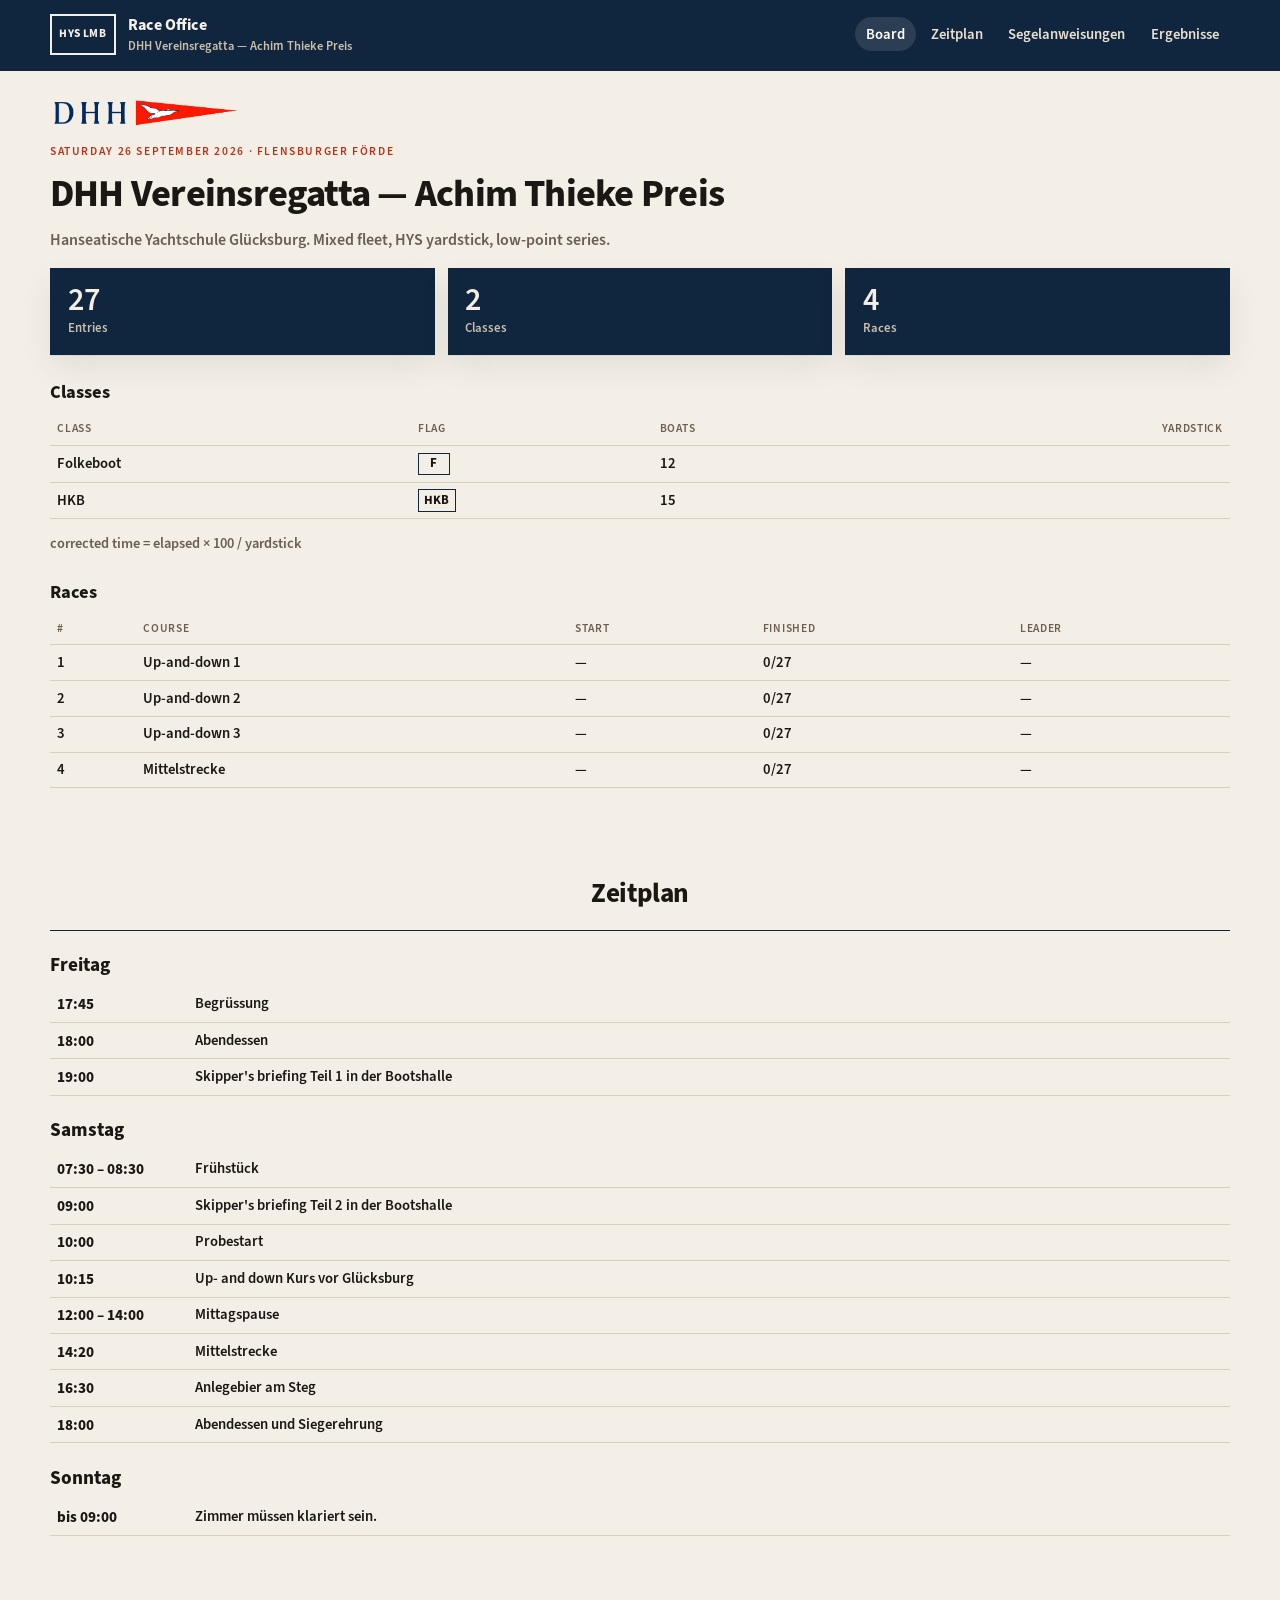
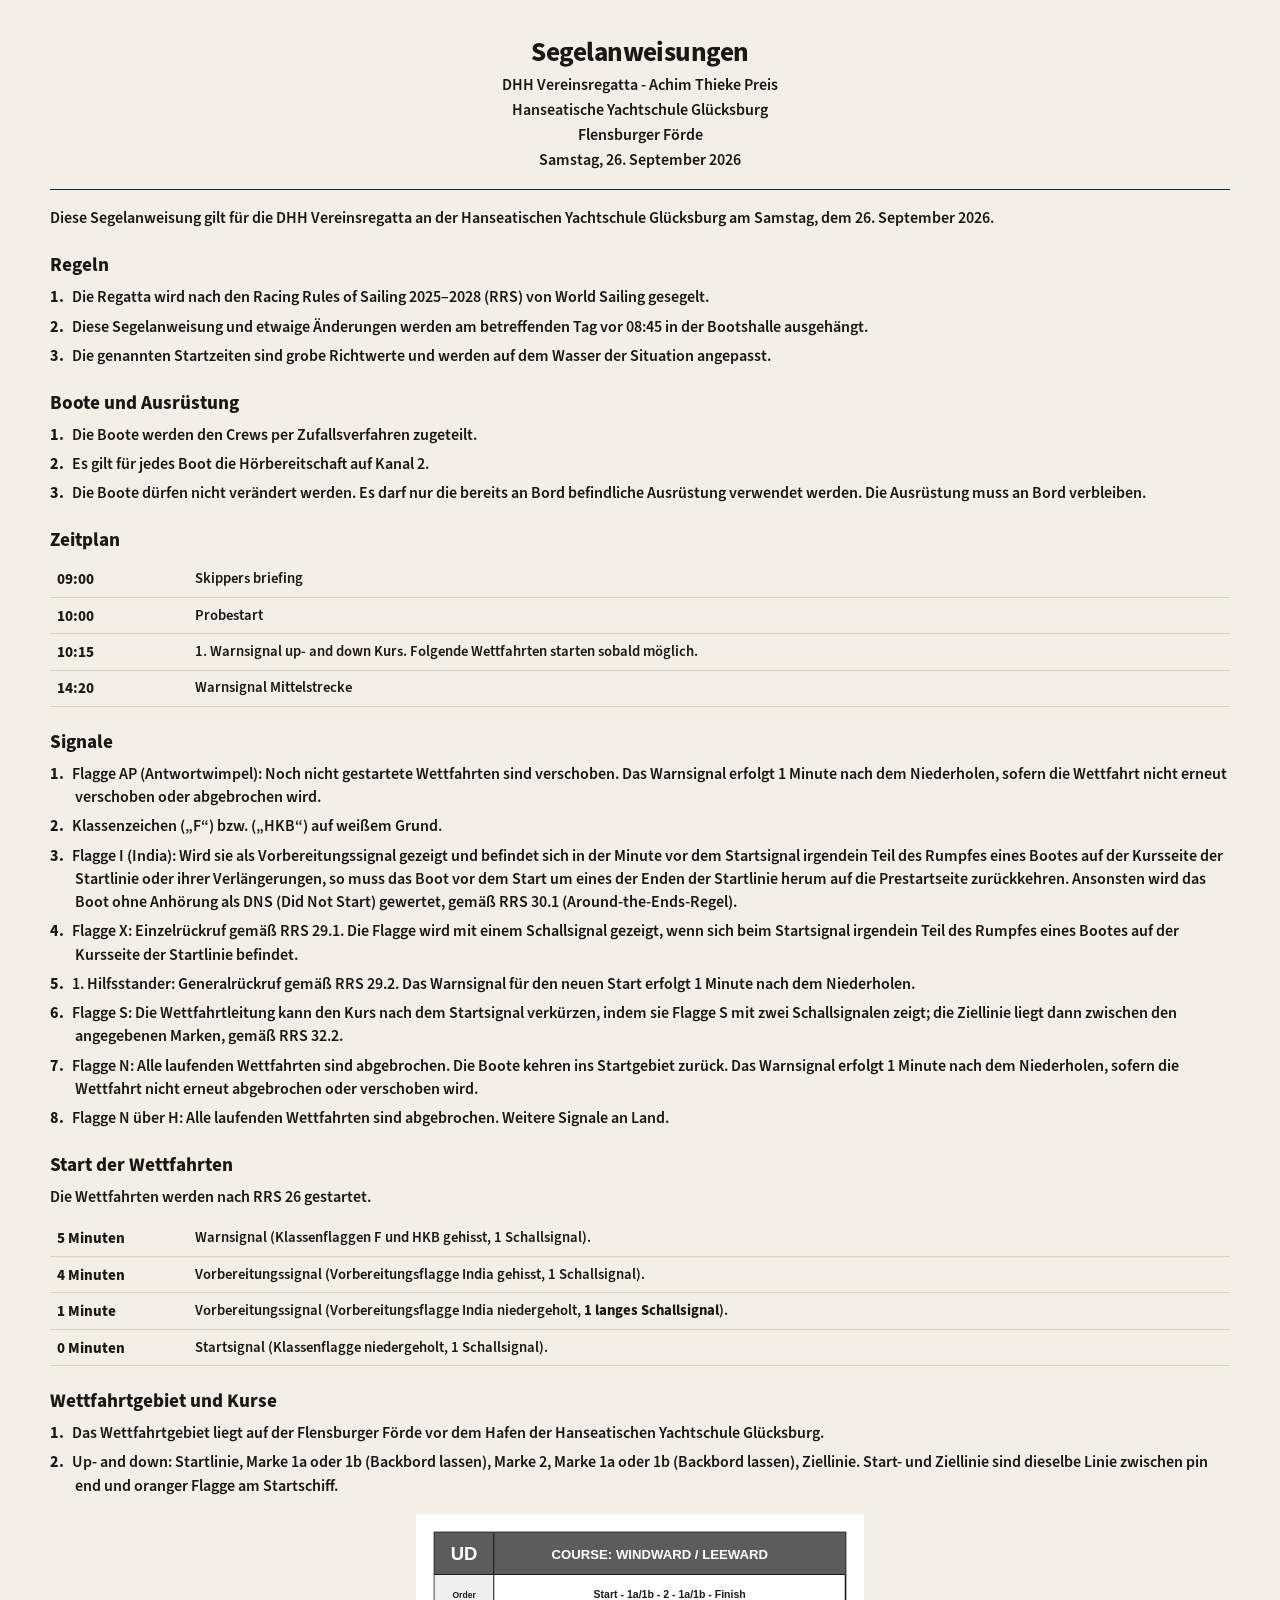
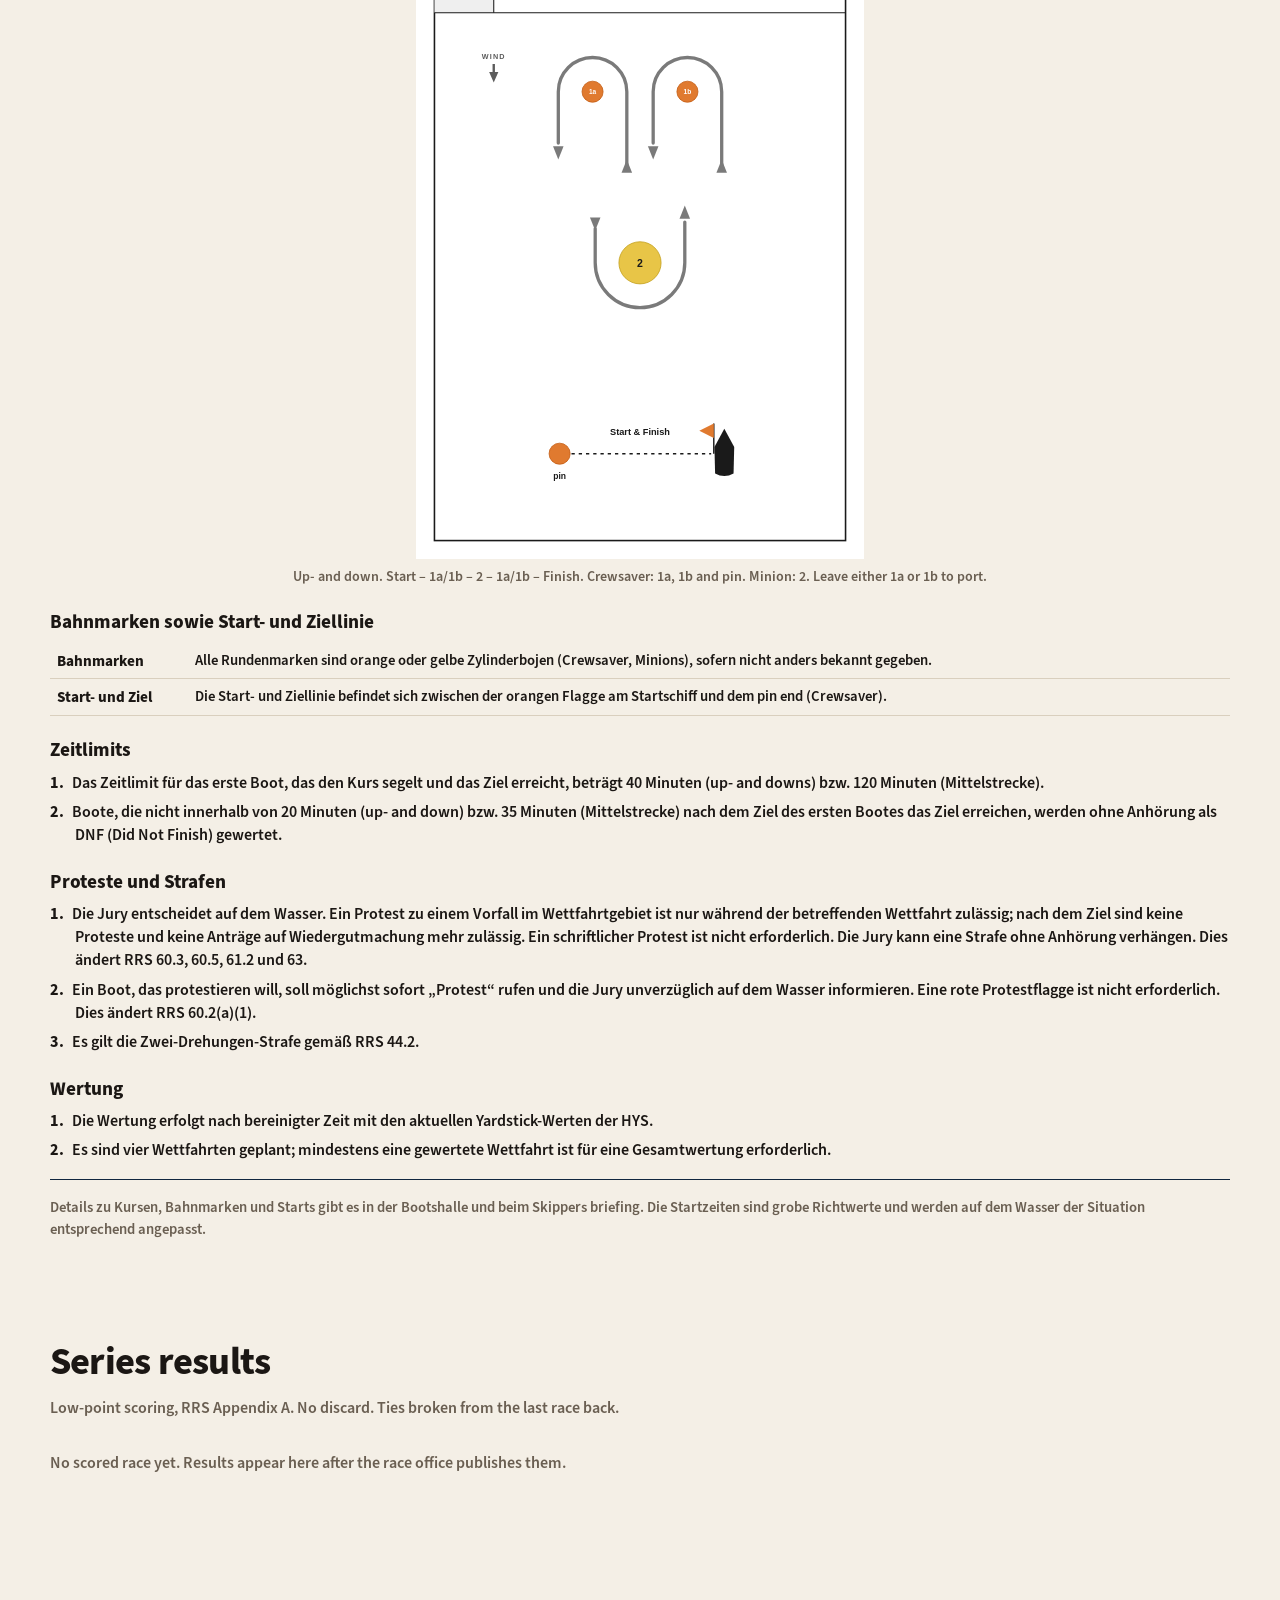
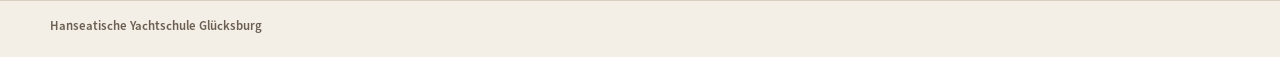
==== commit ac356c6d: "Leave class yardstick numbers blank on the public board for now. Co-authored-by: Cursor <cursoragent" ====
--- a/index.html
+++ b/index.html
@@ -67,14 +67,14 @@
           <td>Folkeboot</td>
           <td><span class="flag">F</span></td>
           <td>12</td>
-          <td class="num ys">120</td>
+          <td class="num ys"></td>
         </tr>
       
         <tr>
           <td>HKB</td>
           <td><span class="flag">HKB</span></td>
           <td>15</td>
-          <td class="num ys">142</td>
+          <td class="num ys"></td>
         </tr>
       
       </tbody>
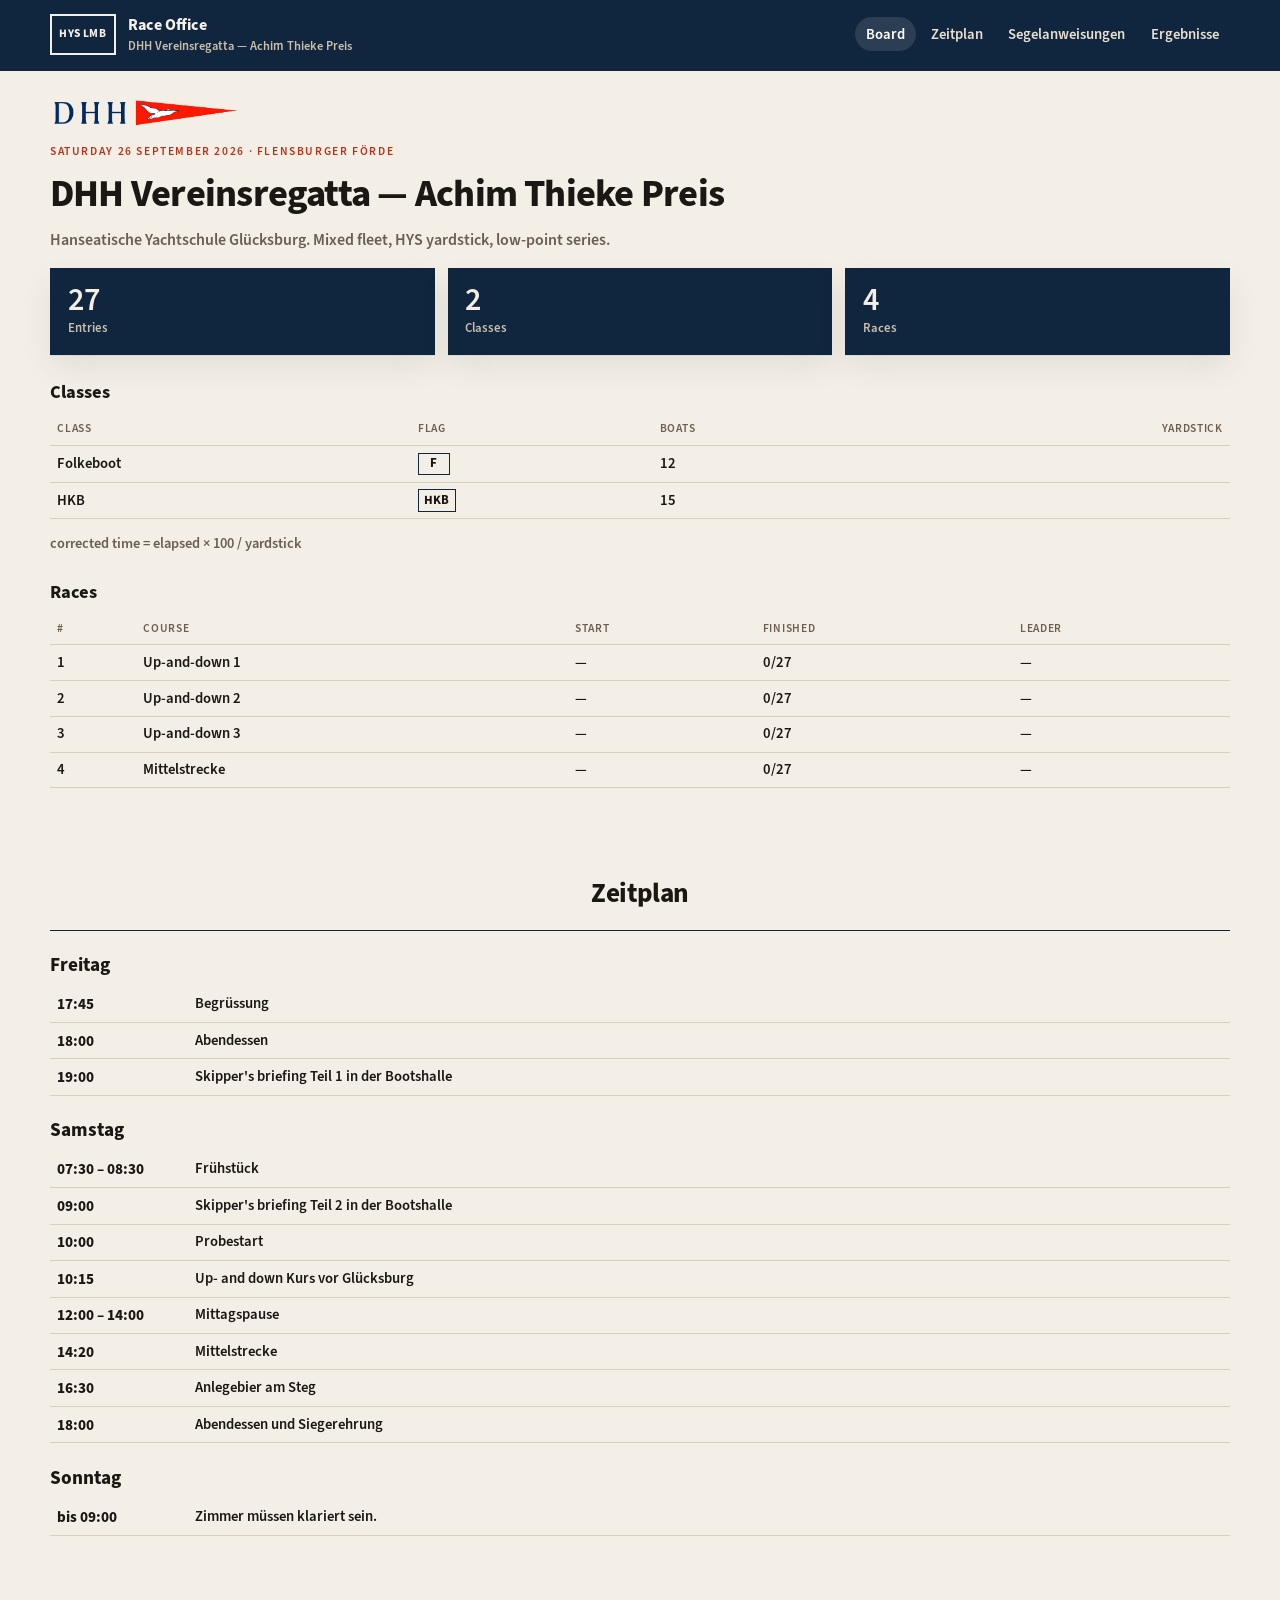
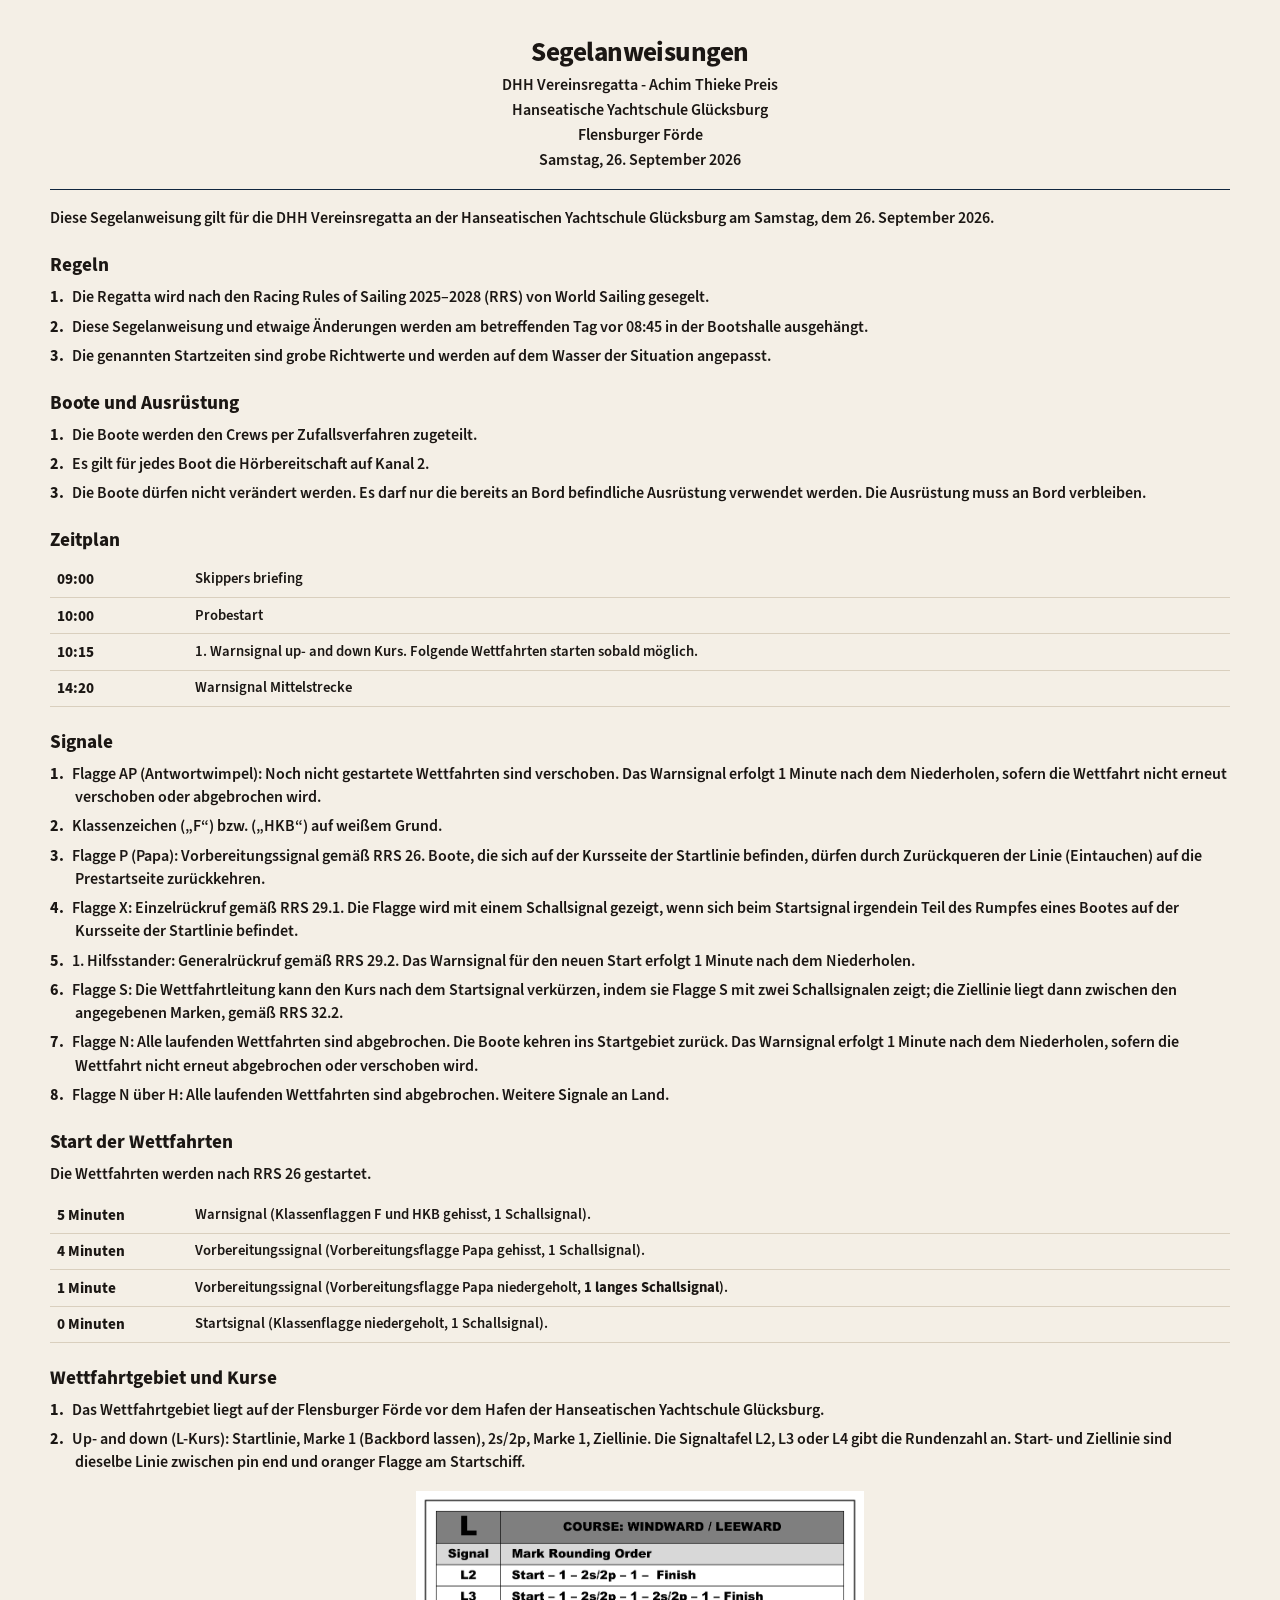
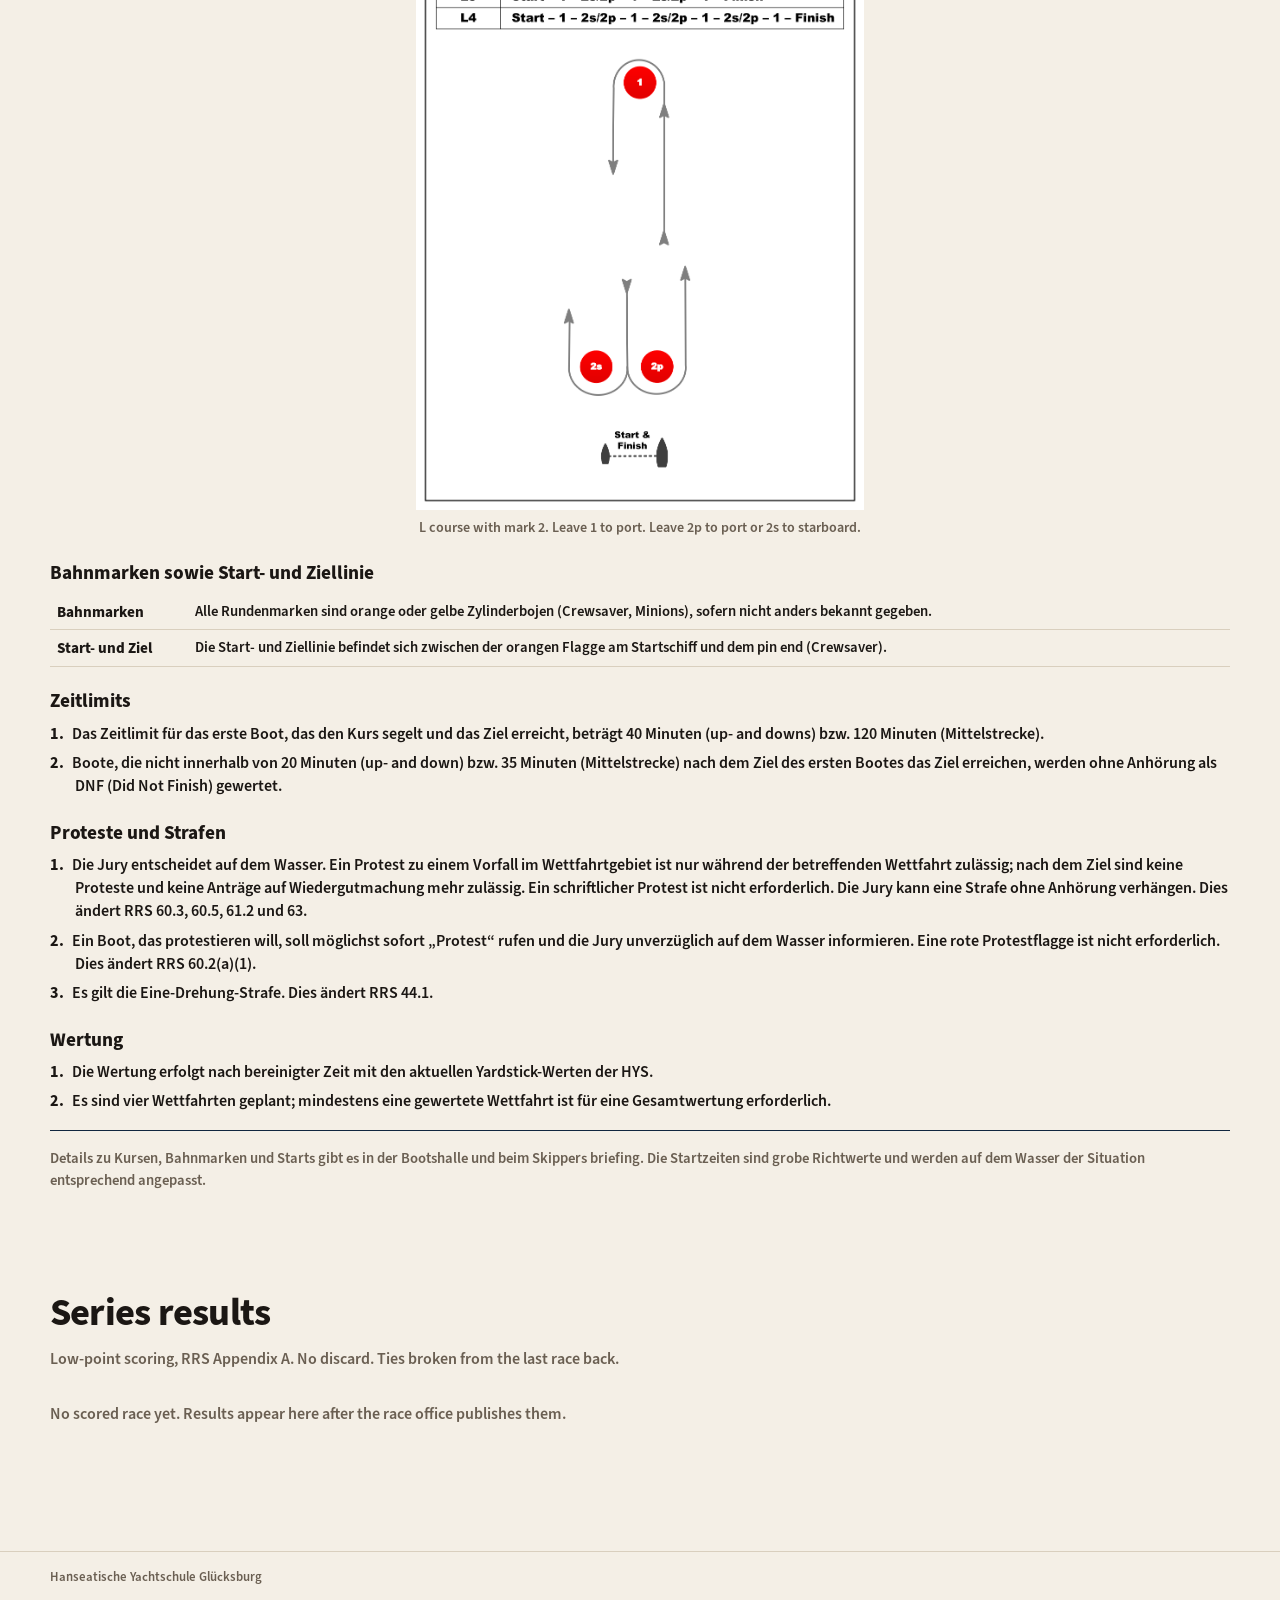
==== commit 0f600a2e: "Publish the RYA L-course, Papa start, and one-turn penalty. Co-authored-by: Cursor <cursoragent@curs" ====
--- a/index.html
+++ b/index.html
@@ -138,7 +138,7 @@
 <section id="si" class="board-section" aria-label="Sailing instructions">
   
   <article class="notice">
-  <header class="notice-head"><p class="notice-title">Segelanweisungen</p><p>DHH Vereinsregatta - Achim Thieke Preis</p><p>Hanseatische Yachtschule Glücksburg</p><p>Flensburger Förde</p><p>Samstag, 26. September 2026</p></header><hr class="notice-rule"><p>Diese Segelanweisung gilt für die DHH Vereinsregatta an der Hanseatischen Yachtschule Glücksburg am Samstag, dem 26. September 2026.</p><h2>Regeln</h2><ol class="notice-list"><li>Die Regatta wird nach den Racing Rules of Sailing 2025–2028 (RRS) von World Sailing gesegelt.</li><li>Diese Segelanweisung und etwaige Änderungen werden am betreffenden Tag vor 08:45 in der Bootshalle ausgehängt.</li><li>Die genannten Startzeiten sind grobe Richtwerte und werden auf dem Wasser der Situation angepasst.</li></ol><h2>Boote und Ausrüstung</h2><ol class="notice-list"><li>Die Boote werden den Crews per Zufallsverfahren zugeteilt.</li><li>Es gilt für jedes Boot die Hörbereitschaft auf Kanal 2.</li><li>Die Boote dürfen nicht verändert werden. Es darf nur die bereits an Bord befindliche Ausrüstung verwendet werden. Die Ausrüstung muss an Bord verbleiben.</li></ol><h2>Zeitplan</h2><table class="notice-times"><tbody><tr><th>09:00</th><td>Skippers briefing</td></tr><tr><th>10:00</th><td>Probestart</td></tr><tr><th>10:15</th><td>1. Warnsignal up- and down Kurs. Folgende Wettfahrten starten sobald möglich.</td></tr><tr><th>14:20</th><td>Warnsignal Mittelstrecke</td></tr></tbody></table><h2>Signale</h2><ol class="notice-list"><li>Flagge AP (Antwortwimpel): Noch nicht gestartete Wettfahrten sind verschoben. Das Warnsignal erfolgt 1 Minute nach dem Niederholen, sofern die Wettfahrt nicht erneut verschoben oder abgebrochen wird.</li><li>Klassenzeichen („F“) bzw. („HKB“) auf weißem Grund.</li><li>Flagge I (India): Wird sie als Vorbereitungssignal gezeigt und befindet sich in der Minute vor dem Startsignal irgendein Teil des Rumpfes eines Bootes auf der Kursseite der Startlinie oder ihrer Verlängerungen, so muss das Boot vor dem Start um eines der Enden der Startlinie herum auf die Prestartseite zurückkehren. Ansonsten wird das Boot ohne Anhörung als DNS (Did Not Start) gewertet, gemäß RRS 30.1 (Around-the-Ends-Regel).</li><li>Flagge X: Einzelrückruf gemäß RRS 29.1. Die Flagge wird mit einem Schallsignal gezeigt, wenn sich beim Startsignal irgendein Teil des Rumpfes eines Bootes auf der Kursseite der Startlinie befindet.</li><li>1. Hilfsstander: Generalrückruf gemäß RRS 29.2. Das Warnsignal für den neuen Start erfolgt 1 Minute nach dem Niederholen.</li><li>Flagge S: Die Wettfahrtleitung kann den Kurs nach dem Startsignal verkürzen, indem sie Flagge S mit zwei Schallsignalen zeigt; die Ziellinie liegt dann zwischen den angegebenen Marken, gemäß RRS 32.2.</li><li>Flagge N: Alle laufenden Wettfahrten sind abgebrochen. Die Boote kehren ins Startgebiet zurück. Das Warnsignal erfolgt 1 Minute nach dem Niederholen, sofern die Wettfahrt nicht erneut abgebrochen oder verschoben wird.</li><li>Flagge N über H: Alle laufenden Wettfahrten sind abgebrochen. Weitere Signale an Land.</li></ol><h2>Start der Wettfahrten</h2><p>Die Wettfahrten werden nach RRS 26 gestartet.</p><table class="notice-times"><tbody><tr><th>5 Minuten</th><td>Warnsignal (Klassenflaggen F und HKB gehisst, 1 Schallsignal).</td></tr><tr><th>4 Minuten</th><td>Vorbereitungssignal (Vorbereitungsflagge India gehisst, 1 Schallsignal).</td></tr><tr><th>1 Minute</th><td>Vorbereitungssignal (Vorbereitungsflagge India niedergeholt, <strong>1 langes Schallsignal</strong>).</td></tr><tr><th>0 Minuten</th><td>Startsignal (Klassenflagge niedergeholt, 1 Schallsignal).</td></tr></tbody></table><h2>Wettfahrtgebiet und Kurse</h2><ol class="notice-list"><li>Das Wettfahrtgebiet liegt auf der Flensburger Förde vor dem Hafen der Hanseatischen Yachtschule Glücksburg.</li><li>Up- and down: Startlinie, Marke 1a oder 1b (Backbord lassen), Marke 2, Marke 1a oder 1b (Backbord lassen), Ziellinie. Start- und Ziellinie sind dieselbe Linie zwischen pin end und oranger Flagge am Startschiff.</li></ol><figure class="course-fig"><img src="static/course-up-and-down.svg" alt="Up- and down. Start – 1a/1b – 2 – 1a/1b – Finish. Crewsaver: 1a, 1b and pin. Minion: 2. Leave either 1a or 1b to port."><figcaption>Up- and down. Start – 1a/1b – 2 – 1a/1b – Finish. Crewsaver: 1a, 1b and pin. Minion: 2. Leave either 1a or 1b to port.</figcaption></figure><h2>Bahnmarken sowie Start- und Ziellinie</h2><table class="notice-times"><tbody><tr><th>Bahnmarken</th><td>Alle Rundenmarken sind orange oder gelbe Zylinderbojen (Crewsaver, Minions), sofern nicht anders bekannt gegeben.</td></tr><tr><th>Start- und Ziel</th><td>Die Start- und Ziellinie befindet sich zwischen der orangen Flagge am Startschiff und dem pin end (Crewsaver).</td></tr></tbody></table><h2>Zeitlimits</h2><ol class="notice-list"><li>Das Zeitlimit für das erste Boot, das den Kurs segelt und das Ziel erreicht, beträgt 40 Minuten (up- and downs) bzw. 120 Minuten (Mittelstrecke).</li><li>Boote, die nicht innerhalb von 20 Minuten (up- and down) bzw. 35 Minuten (Mittelstrecke) nach dem Ziel des ersten Bootes das Ziel erreichen, werden ohne Anhörung als DNF (Did Not Finish) gewertet.</li></ol><h2>Proteste und Strafen</h2><ol class="notice-list"><li>Die Jury entscheidet auf dem Wasser. Ein Protest zu einem Vorfall im Wettfahrtgebiet ist nur während der betreffenden Wettfahrt zulässig; nach dem Ziel sind keine Proteste und keine Anträge auf Wiedergutmachung mehr zulässig. Ein schriftlicher Protest ist nicht erforderlich. Die Jury kann eine Strafe ohne Anhörung verhängen. Dies ändert RRS 60.3, 60.5, 61.2 und 63.</li><li>Ein Boot, das protestieren will, soll möglichst sofort „Protest“ rufen und die Jury unverzüglich auf dem Wasser informieren. Eine rote Protestflagge ist nicht erforderlich. Dies ändert RRS 60.2(a)(1).</li><li>Es gilt die Zwei-Drehungen-Strafe gemäß RRS 44.2.</li></ol><h2>Wertung</h2><ol class="notice-list"><li>Die Wertung erfolgt nach bereinigter Zeit mit den aktuellen Yardstick-Werten der HYS.</li><li>Es sind vier Wettfahrten geplant; mindestens eine gewertete Wettfahrt ist für eine Gesamtwertung erforderlich.</li></ol><hr class="notice-rule"><p class="notice-foot">Details zu Kursen, Bahnmarken und Starts gibt es in der Bootshalle und beim Skippers briefing. Die Startzeiten sind grobe Richtwerte und werden auf dem Wasser der Situation entsprechend angepasst.</p>
+  <header class="notice-head"><p class="notice-title">Segelanweisungen</p><p>DHH Vereinsregatta - Achim Thieke Preis</p><p>Hanseatische Yachtschule Glücksburg</p><p>Flensburger Förde</p><p>Samstag, 26. September 2026</p></header><hr class="notice-rule"><p>Diese Segelanweisung gilt für die DHH Vereinsregatta an der Hanseatischen Yachtschule Glücksburg am Samstag, dem 26. September 2026.</p><h2>Regeln</h2><ol class="notice-list"><li>Die Regatta wird nach den Racing Rules of Sailing 2025–2028 (RRS) von World Sailing gesegelt.</li><li>Diese Segelanweisung und etwaige Änderungen werden am betreffenden Tag vor 08:45 in der Bootshalle ausgehängt.</li><li>Die genannten Startzeiten sind grobe Richtwerte und werden auf dem Wasser der Situation angepasst.</li></ol><h2>Boote und Ausrüstung</h2><ol class="notice-list"><li>Die Boote werden den Crews per Zufallsverfahren zugeteilt.</li><li>Es gilt für jedes Boot die Hörbereitschaft auf Kanal 2.</li><li>Die Boote dürfen nicht verändert werden. Es darf nur die bereits an Bord befindliche Ausrüstung verwendet werden. Die Ausrüstung muss an Bord verbleiben.</li></ol><h2>Zeitplan</h2><table class="notice-times"><tbody><tr><th>09:00</th><td>Skippers briefing</td></tr><tr><th>10:00</th><td>Probestart</td></tr><tr><th>10:15</th><td>1. Warnsignal up- and down Kurs. Folgende Wettfahrten starten sobald möglich.</td></tr><tr><th>14:20</th><td>Warnsignal Mittelstrecke</td></tr></tbody></table><h2>Signale</h2><ol class="notice-list"><li>Flagge AP (Antwortwimpel): Noch nicht gestartete Wettfahrten sind verschoben. Das Warnsignal erfolgt 1 Minute nach dem Niederholen, sofern die Wettfahrt nicht erneut verschoben oder abgebrochen wird.</li><li>Klassenzeichen („F“) bzw. („HKB“) auf weißem Grund.</li><li>Flagge P (Papa): Vorbereitungssignal gemäß RRS 26. Boote, die sich auf der Kursseite der Startlinie befinden, dürfen durch Zurückqueren der Linie (Eintauchen) auf die Prestartseite zurückkehren.</li><li>Flagge X: Einzelrückruf gemäß RRS 29.1. Die Flagge wird mit einem Schallsignal gezeigt, wenn sich beim Startsignal irgendein Teil des Rumpfes eines Bootes auf der Kursseite der Startlinie befindet.</li><li>1. Hilfsstander: Generalrückruf gemäß RRS 29.2. Das Warnsignal für den neuen Start erfolgt 1 Minute nach dem Niederholen.</li><li>Flagge S: Die Wettfahrtleitung kann den Kurs nach dem Startsignal verkürzen, indem sie Flagge S mit zwei Schallsignalen zeigt; die Ziellinie liegt dann zwischen den angegebenen Marken, gemäß RRS 32.2.</li><li>Flagge N: Alle laufenden Wettfahrten sind abgebrochen. Die Boote kehren ins Startgebiet zurück. Das Warnsignal erfolgt 1 Minute nach dem Niederholen, sofern die Wettfahrt nicht erneut abgebrochen oder verschoben wird.</li><li>Flagge N über H: Alle laufenden Wettfahrten sind abgebrochen. Weitere Signale an Land.</li></ol><h2>Start der Wettfahrten</h2><p>Die Wettfahrten werden nach RRS 26 gestartet.</p><table class="notice-times"><tbody><tr><th>5 Minuten</th><td>Warnsignal (Klassenflaggen F und HKB gehisst, 1 Schallsignal).</td></tr><tr><th>4 Minuten</th><td>Vorbereitungssignal (Vorbereitungsflagge Papa gehisst, 1 Schallsignal).</td></tr><tr><th>1 Minute</th><td>Vorbereitungssignal (Vorbereitungsflagge Papa niedergeholt, <strong>1 langes Schallsignal</strong>).</td></tr><tr><th>0 Minuten</th><td>Startsignal (Klassenflagge niedergeholt, 1 Schallsignal).</td></tr></tbody></table><h2>Wettfahrtgebiet und Kurse</h2><ol class="notice-list"><li>Das Wettfahrtgebiet liegt auf der Flensburger Förde vor dem Hafen der Hanseatischen Yachtschule Glücksburg.</li><li>Up- and down (L-Kurs): Startlinie, Marke 1 (Backbord lassen), 2s/2p, Marke 1, Ziellinie. Die Signaltafel L2, L3 oder L4 gibt die Rundenzahl an. Start- und Ziellinie sind dieselbe Linie zwischen pin end und oranger Flagge am Startschiff.</li></ol><figure class="course-fig"><img src="static/course-up-and-down.png" alt="L course with mark 2. Leave 1 to port. Leave 2p to port or 2s to starboard."><figcaption>L course with mark 2. Leave 1 to port. Leave 2p to port or 2s to starboard.</figcaption></figure><h2>Bahnmarken sowie Start- und Ziellinie</h2><table class="notice-times"><tbody><tr><th>Bahnmarken</th><td>Alle Rundenmarken sind orange oder gelbe Zylinderbojen (Crewsaver, Minions), sofern nicht anders bekannt gegeben.</td></tr><tr><th>Start- und Ziel</th><td>Die Start- und Ziellinie befindet sich zwischen der orangen Flagge am Startschiff und dem pin end (Crewsaver).</td></tr></tbody></table><h2>Zeitlimits</h2><ol class="notice-list"><li>Das Zeitlimit für das erste Boot, das den Kurs segelt und das Ziel erreicht, beträgt 40 Minuten (up- and downs) bzw. 120 Minuten (Mittelstrecke).</li><li>Boote, die nicht innerhalb von 20 Minuten (up- and down) bzw. 35 Minuten (Mittelstrecke) nach dem Ziel des ersten Bootes das Ziel erreichen, werden ohne Anhörung als DNF (Did Not Finish) gewertet.</li></ol><h2>Proteste und Strafen</h2><ol class="notice-list"><li>Die Jury entscheidet auf dem Wasser. Ein Protest zu einem Vorfall im Wettfahrtgebiet ist nur während der betreffenden Wettfahrt zulässig; nach dem Ziel sind keine Proteste und keine Anträge auf Wiedergutmachung mehr zulässig. Ein schriftlicher Protest ist nicht erforderlich. Die Jury kann eine Strafe ohne Anhörung verhängen. Dies ändert RRS 60.3, 60.5, 61.2 und 63.</li><li>Ein Boot, das protestieren will, soll möglichst sofort „Protest“ rufen und die Jury unverzüglich auf dem Wasser informieren. Eine rote Protestflagge ist nicht erforderlich. Dies ändert RRS 60.2(a)(1).</li><li>Es gilt die Eine-Drehung-Strafe. Dies ändert RRS 44.1.</li></ol><h2>Wertung</h2><ol class="notice-list"><li>Die Wertung erfolgt nach bereinigter Zeit mit den aktuellen Yardstick-Werten der HYS.</li><li>Es sind vier Wettfahrten geplant; mindestens eine gewertete Wettfahrt ist für eine Gesamtwertung erforderlich.</li></ol><hr class="notice-rule"><p class="notice-foot">Details zu Kursen, Bahnmarken und Starts gibt es in der Bootshalle und beim Skippers briefing. Die Startzeiten sind grobe Richtwerte und werden auf dem Wasser der Situation entsprechend angepasst.</p>
   </article>
   
 </section>
--- a/static/app.css
+++ b/static/app.css
@@ -516,6 +516,28 @@
   height: auto;
   margin-inline: auto;
   background: #fff;
+}
+
+.course-figs {
+  display: grid;
+  grid-template-columns: 1fr;
+  gap: 1rem 1.2rem;
+  margin: 1rem 0 1.3rem;
+}
+
+.course-figs .course-fig {
+  margin: 0;
+}
+
+.course-figs .course-fig img {
+  width: 100%;
+}
+
+@media (min-width: 48rem) {
+  .course-figs {
+    grid-template-columns: 1fr 1fr;
+    align-items: start;
+  }
 }
 
 .course-fig figcaption {
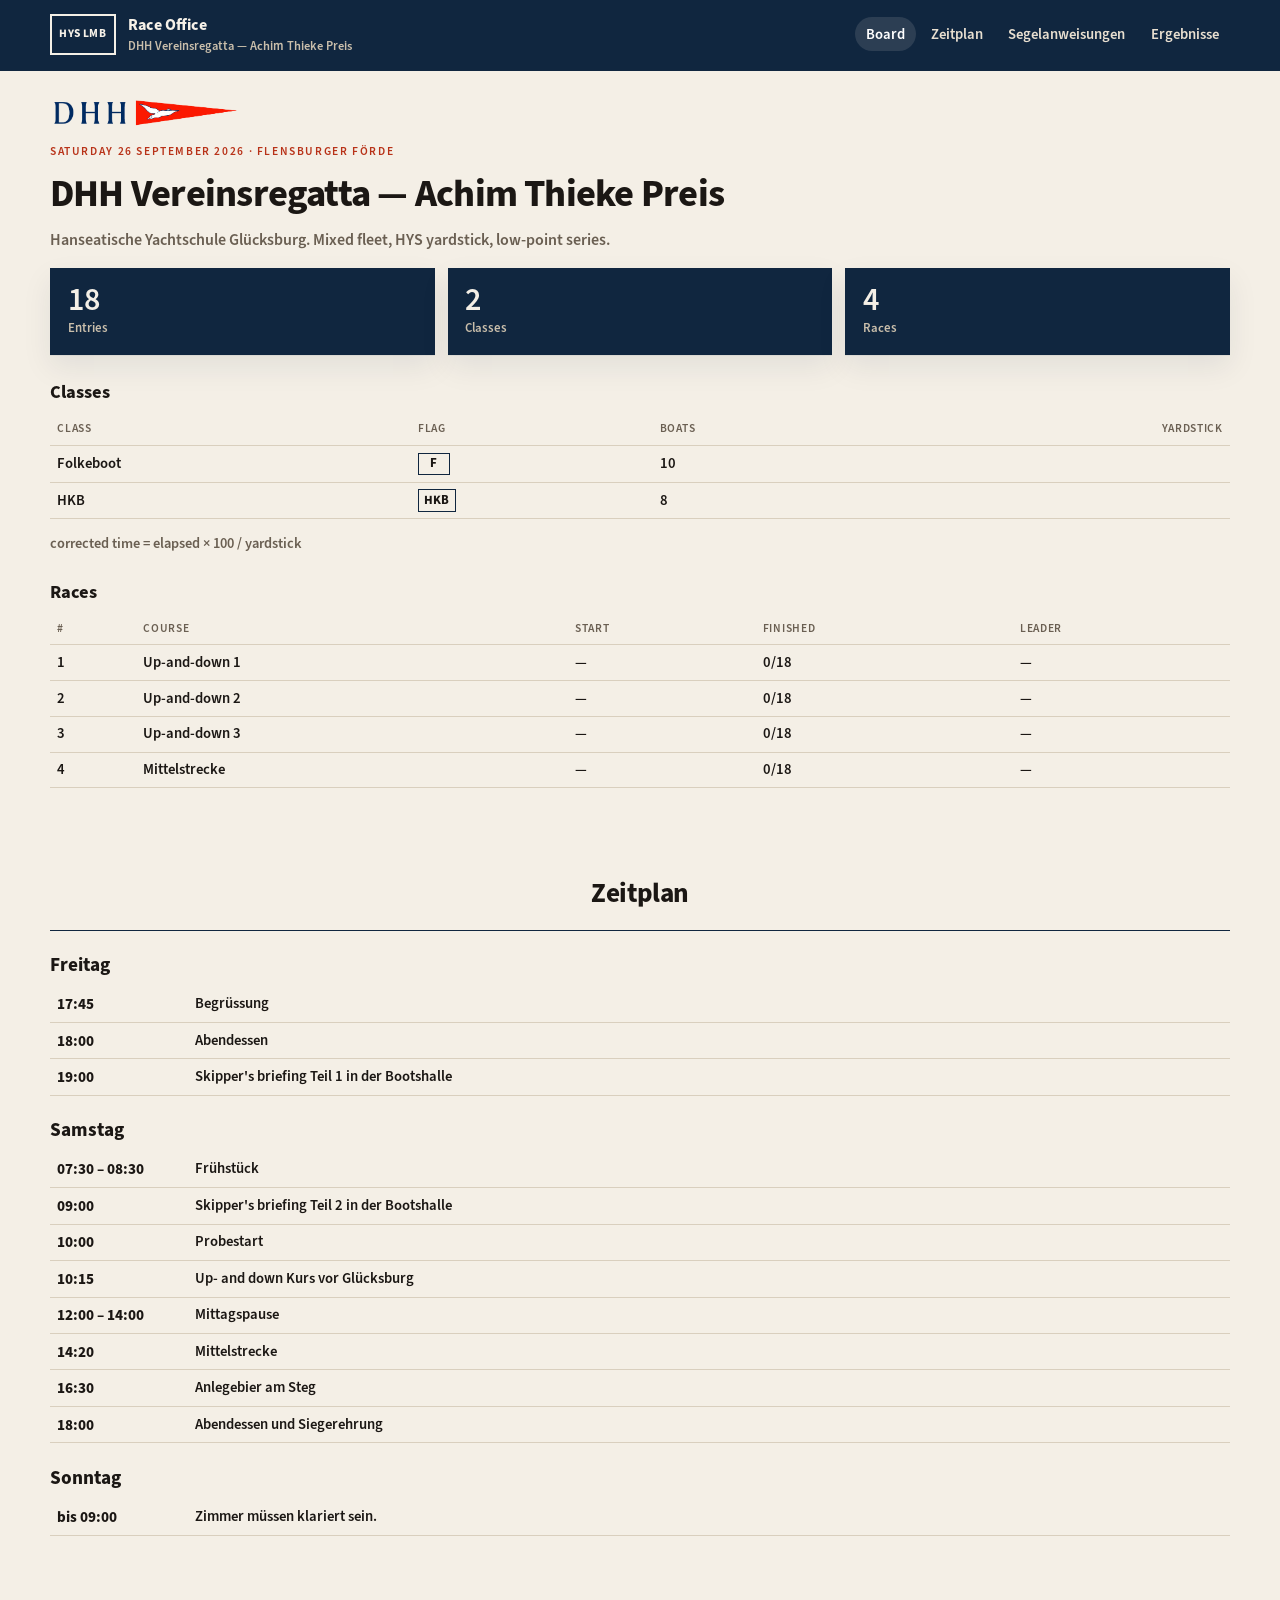
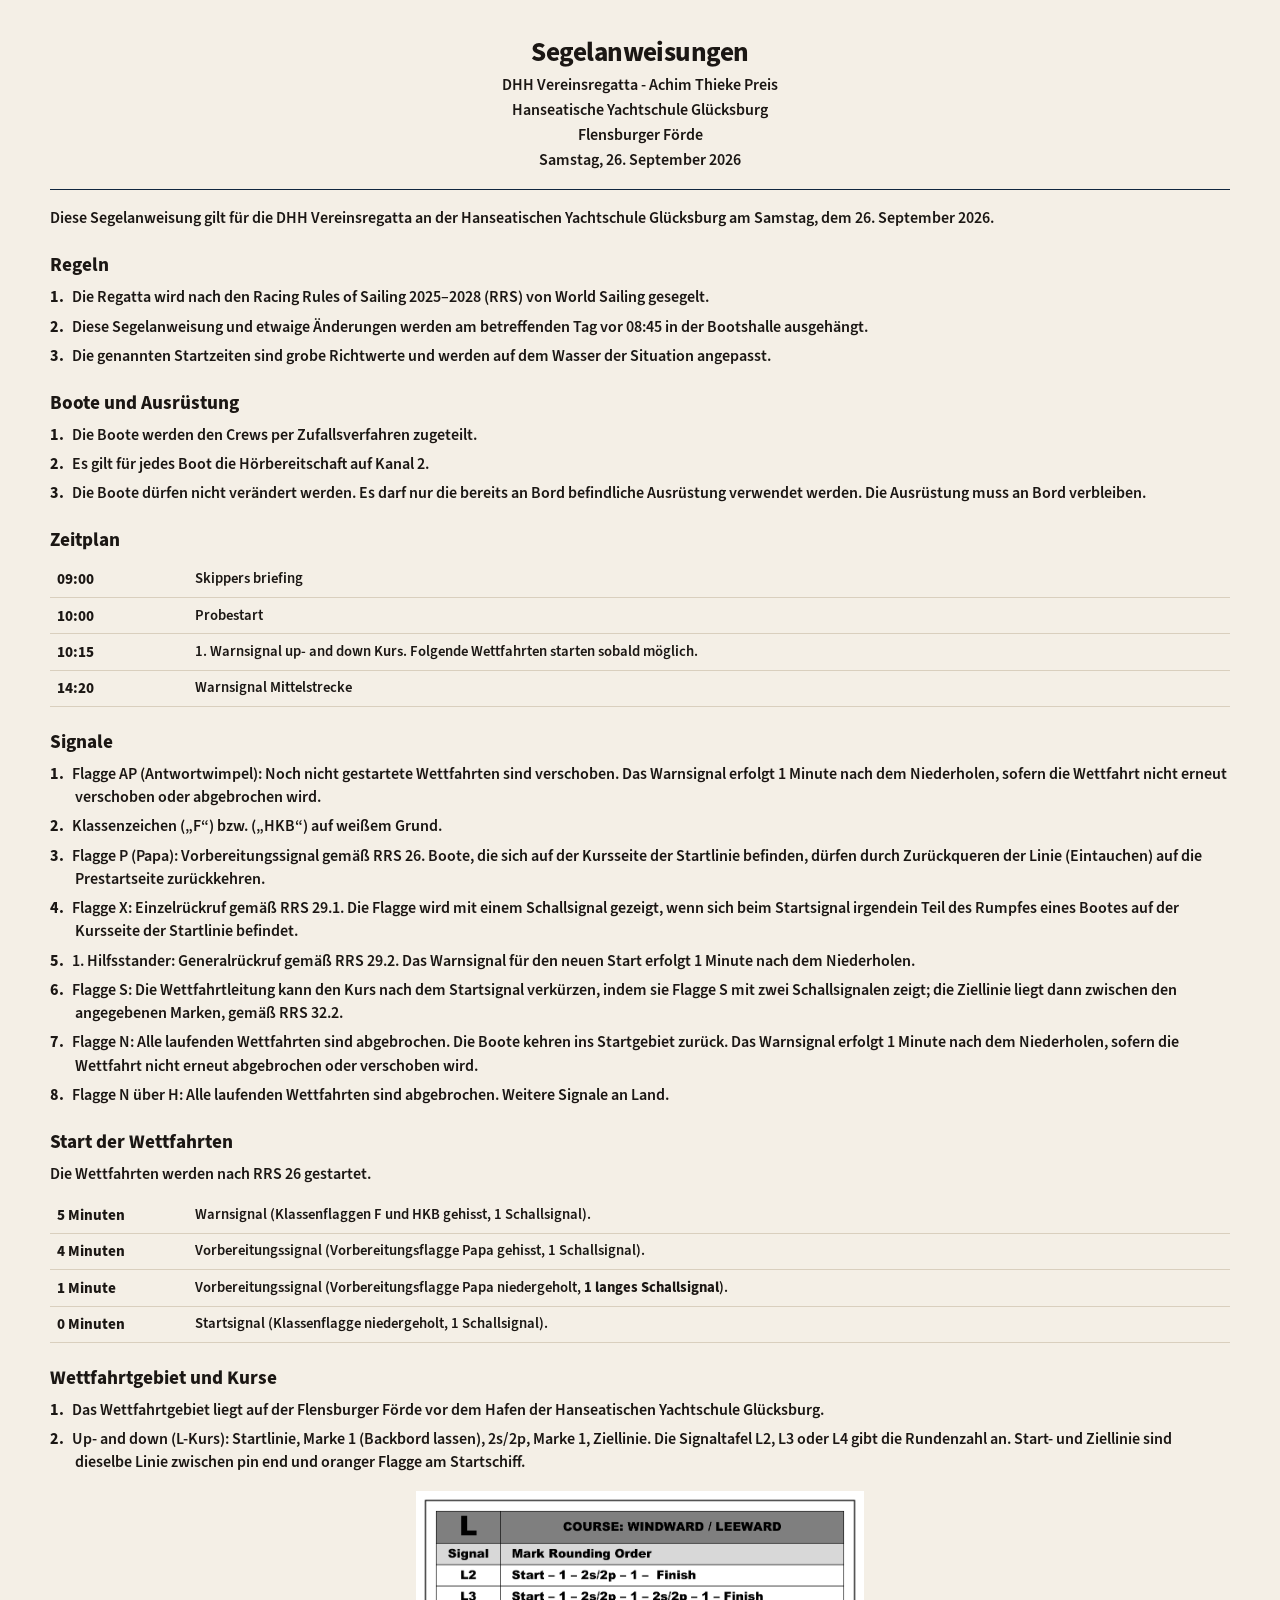
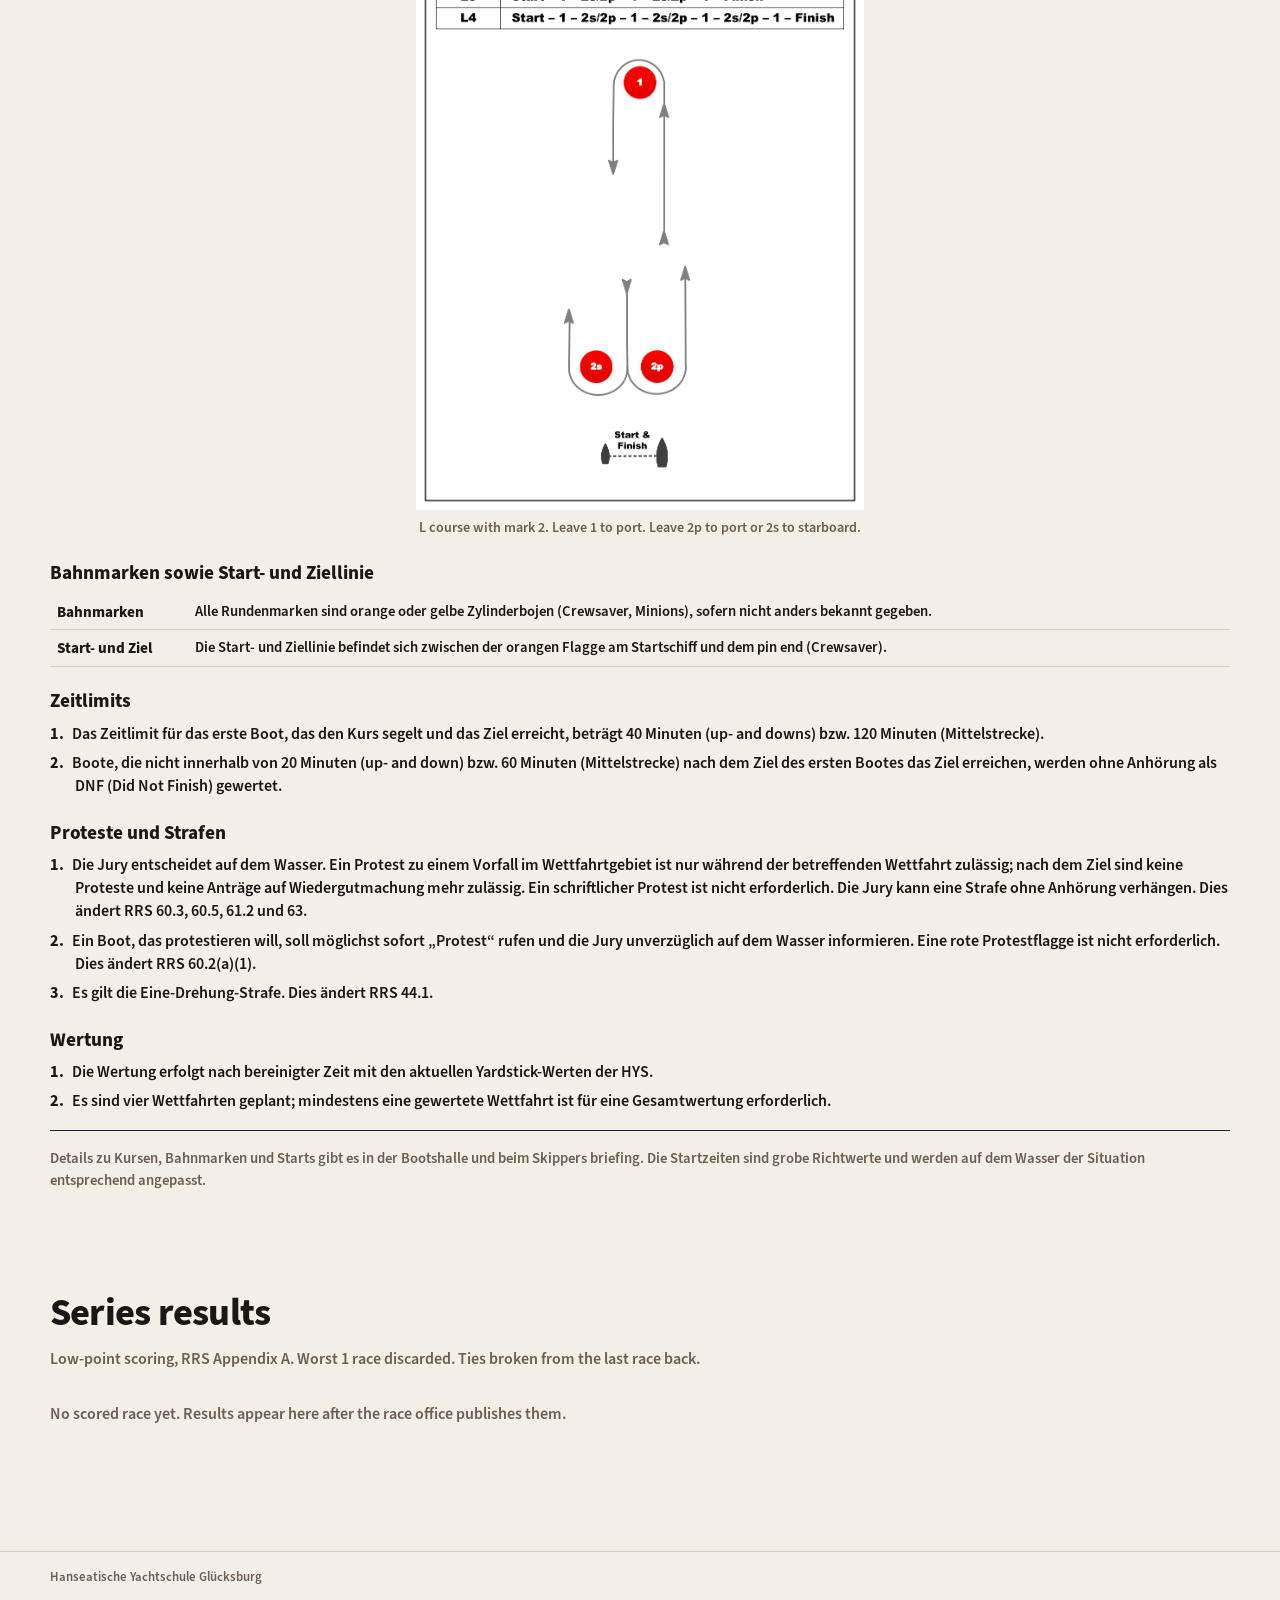
==== commit 5cda0859: "Publish the 18-boat fleet, 60-minute Mittelstrecke window, and one-race discard. Co-authored-by: Cur" ====
--- a/index.html
+++ b/index.html
@@ -44,7 +44,7 @@
 
   <div class="stats">
     <div class="stat">
-      <span class="stat-n">27</span>
+      <span class="stat-n">18</span>
       <span class="stat-l">Entries</span>
     </div>
     <div class="stat">
@@ -66,14 +66,14 @@
         <tr>
           <td>Folkeboot</td>
           <td><span class="flag">F</span></td>
-          <td>12</td>
+          <td>10</td>
           <td class="num ys"></td>
         </tr>
       
         <tr>
           <td>HKB</td>
           <td><span class="flag">HKB</span></td>
-          <td>15</td>
+          <td>8</td>
           <td class="num ys"></td>
         </tr>
       
@@ -93,7 +93,7 @@
           <td>1</td>
           <td>Up-and-down 1</td>
           <td class="mono">—</td>
-          <td>0/27</td>
+          <td>0/18</td>
           <td>—</td>
         </tr>
       
@@ -101,7 +101,7 @@
           <td>2</td>
           <td>Up-and-down 2</td>
           <td class="mono">—</td>
-          <td>0/27</td>
+          <td>0/18</td>
           <td>—</td>
         </tr>
       
@@ -109,7 +109,7 @@
           <td>3</td>
           <td>Up-and-down 3</td>
           <td class="mono">—</td>
-          <td>0/27</td>
+          <td>0/18</td>
           <td>—</td>
         </tr>
       
@@ -117,7 +117,7 @@
           <td>4</td>
           <td>Mittelstrecke</td>
           <td class="mono">—</td>
-          <td>0/27</td>
+          <td>0/18</td>
           <td>—</td>
         </tr>
       
@@ -138,7 +138,7 @@
 <section id="si" class="board-section" aria-label="Sailing instructions">
   
   <article class="notice">
-  <header class="notice-head"><p class="notice-title">Segelanweisungen</p><p>DHH Vereinsregatta - Achim Thieke Preis</p><p>Hanseatische Yachtschule Glücksburg</p><p>Flensburger Förde</p><p>Samstag, 26. September 2026</p></header><hr class="notice-rule"><p>Diese Segelanweisung gilt für die DHH Vereinsregatta an der Hanseatischen Yachtschule Glücksburg am Samstag, dem 26. September 2026.</p><h2>Regeln</h2><ol class="notice-list"><li>Die Regatta wird nach den Racing Rules of Sailing 2025–2028 (RRS) von World Sailing gesegelt.</li><li>Diese Segelanweisung und etwaige Änderungen werden am betreffenden Tag vor 08:45 in der Bootshalle ausgehängt.</li><li>Die genannten Startzeiten sind grobe Richtwerte und werden auf dem Wasser der Situation angepasst.</li></ol><h2>Boote und Ausrüstung</h2><ol class="notice-list"><li>Die Boote werden den Crews per Zufallsverfahren zugeteilt.</li><li>Es gilt für jedes Boot die Hörbereitschaft auf Kanal 2.</li><li>Die Boote dürfen nicht verändert werden. Es darf nur die bereits an Bord befindliche Ausrüstung verwendet werden. Die Ausrüstung muss an Bord verbleiben.</li></ol><h2>Zeitplan</h2><table class="notice-times"><tbody><tr><th>09:00</th><td>Skippers briefing</td></tr><tr><th>10:00</th><td>Probestart</td></tr><tr><th>10:15</th><td>1. Warnsignal up- and down Kurs. Folgende Wettfahrten starten sobald möglich.</td></tr><tr><th>14:20</th><td>Warnsignal Mittelstrecke</td></tr></tbody></table><h2>Signale</h2><ol class="notice-list"><li>Flagge AP (Antwortwimpel): Noch nicht gestartete Wettfahrten sind verschoben. Das Warnsignal erfolgt 1 Minute nach dem Niederholen, sofern die Wettfahrt nicht erneut verschoben oder abgebrochen wird.</li><li>Klassenzeichen („F“) bzw. („HKB“) auf weißem Grund.</li><li>Flagge P (Papa): Vorbereitungssignal gemäß RRS 26. Boote, die sich auf der Kursseite der Startlinie befinden, dürfen durch Zurückqueren der Linie (Eintauchen) auf die Prestartseite zurückkehren.</li><li>Flagge X: Einzelrückruf gemäß RRS 29.1. Die Flagge wird mit einem Schallsignal gezeigt, wenn sich beim Startsignal irgendein Teil des Rumpfes eines Bootes auf der Kursseite der Startlinie befindet.</li><li>1. Hilfsstander: Generalrückruf gemäß RRS 29.2. Das Warnsignal für den neuen Start erfolgt 1 Minute nach dem Niederholen.</li><li>Flagge S: Die Wettfahrtleitung kann den Kurs nach dem Startsignal verkürzen, indem sie Flagge S mit zwei Schallsignalen zeigt; die Ziellinie liegt dann zwischen den angegebenen Marken, gemäß RRS 32.2.</li><li>Flagge N: Alle laufenden Wettfahrten sind abgebrochen. Die Boote kehren ins Startgebiet zurück. Das Warnsignal erfolgt 1 Minute nach dem Niederholen, sofern die Wettfahrt nicht erneut abgebrochen oder verschoben wird.</li><li>Flagge N über H: Alle laufenden Wettfahrten sind abgebrochen. Weitere Signale an Land.</li></ol><h2>Start der Wettfahrten</h2><p>Die Wettfahrten werden nach RRS 26 gestartet.</p><table class="notice-times"><tbody><tr><th>5 Minuten</th><td>Warnsignal (Klassenflaggen F und HKB gehisst, 1 Schallsignal).</td></tr><tr><th>4 Minuten</th><td>Vorbereitungssignal (Vorbereitungsflagge Papa gehisst, 1 Schallsignal).</td></tr><tr><th>1 Minute</th><td>Vorbereitungssignal (Vorbereitungsflagge Papa niedergeholt, <strong>1 langes Schallsignal</strong>).</td></tr><tr><th>0 Minuten</th><td>Startsignal (Klassenflagge niedergeholt, 1 Schallsignal).</td></tr></tbody></table><h2>Wettfahrtgebiet und Kurse</h2><ol class="notice-list"><li>Das Wettfahrtgebiet liegt auf der Flensburger Förde vor dem Hafen der Hanseatischen Yachtschule Glücksburg.</li><li>Up- and down (L-Kurs): Startlinie, Marke 1 (Backbord lassen), 2s/2p, Marke 1, Ziellinie. Die Signaltafel L2, L3 oder L4 gibt die Rundenzahl an. Start- und Ziellinie sind dieselbe Linie zwischen pin end und oranger Flagge am Startschiff.</li></ol><figure class="course-fig"><img src="static/course-up-and-down.png" alt="L course with mark 2. Leave 1 to port. Leave 2p to port or 2s to starboard."><figcaption>L course with mark 2. Leave 1 to port. Leave 2p to port or 2s to starboard.</figcaption></figure><h2>Bahnmarken sowie Start- und Ziellinie</h2><table class="notice-times"><tbody><tr><th>Bahnmarken</th><td>Alle Rundenmarken sind orange oder gelbe Zylinderbojen (Crewsaver, Minions), sofern nicht anders bekannt gegeben.</td></tr><tr><th>Start- und Ziel</th><td>Die Start- und Ziellinie befindet sich zwischen der orangen Flagge am Startschiff und dem pin end (Crewsaver).</td></tr></tbody></table><h2>Zeitlimits</h2><ol class="notice-list"><li>Das Zeitlimit für das erste Boot, das den Kurs segelt und das Ziel erreicht, beträgt 40 Minuten (up- and downs) bzw. 120 Minuten (Mittelstrecke).</li><li>Boote, die nicht innerhalb von 20 Minuten (up- and down) bzw. 35 Minuten (Mittelstrecke) nach dem Ziel des ersten Bootes das Ziel erreichen, werden ohne Anhörung als DNF (Did Not Finish) gewertet.</li></ol><h2>Proteste und Strafen</h2><ol class="notice-list"><li>Die Jury entscheidet auf dem Wasser. Ein Protest zu einem Vorfall im Wettfahrtgebiet ist nur während der betreffenden Wettfahrt zulässig; nach dem Ziel sind keine Proteste und keine Anträge auf Wiedergutmachung mehr zulässig. Ein schriftlicher Protest ist nicht erforderlich. Die Jury kann eine Strafe ohne Anhörung verhängen. Dies ändert RRS 60.3, 60.5, 61.2 und 63.</li><li>Ein Boot, das protestieren will, soll möglichst sofort „Protest“ rufen und die Jury unverzüglich auf dem Wasser informieren. Eine rote Protestflagge ist nicht erforderlich. Dies ändert RRS 60.2(a)(1).</li><li>Es gilt die Eine-Drehung-Strafe. Dies ändert RRS 44.1.</li></ol><h2>Wertung</h2><ol class="notice-list"><li>Die Wertung erfolgt nach bereinigter Zeit mit den aktuellen Yardstick-Werten der HYS.</li><li>Es sind vier Wettfahrten geplant; mindestens eine gewertete Wettfahrt ist für eine Gesamtwertung erforderlich.</li></ol><hr class="notice-rule"><p class="notice-foot">Details zu Kursen, Bahnmarken und Starts gibt es in der Bootshalle und beim Skippers briefing. Die Startzeiten sind grobe Richtwerte und werden auf dem Wasser der Situation entsprechend angepasst.</p>
+  <header class="notice-head"><p class="notice-title">Segelanweisungen</p><p>DHH Vereinsregatta - Achim Thieke Preis</p><p>Hanseatische Yachtschule Glücksburg</p><p>Flensburger Förde</p><p>Samstag, 26. September 2026</p></header><hr class="notice-rule"><p>Diese Segelanweisung gilt für die DHH Vereinsregatta an der Hanseatischen Yachtschule Glücksburg am Samstag, dem 26. September 2026.</p><h2>Regeln</h2><ol class="notice-list"><li>Die Regatta wird nach den Racing Rules of Sailing 2025–2028 (RRS) von World Sailing gesegelt.</li><li>Diese Segelanweisung und etwaige Änderungen werden am betreffenden Tag vor 08:45 in der Bootshalle ausgehängt.</li><li>Die genannten Startzeiten sind grobe Richtwerte und werden auf dem Wasser der Situation angepasst.</li></ol><h2>Boote und Ausrüstung</h2><ol class="notice-list"><li>Die Boote werden den Crews per Zufallsverfahren zugeteilt.</li><li>Es gilt für jedes Boot die Hörbereitschaft auf Kanal 2.</li><li>Die Boote dürfen nicht verändert werden. Es darf nur die bereits an Bord befindliche Ausrüstung verwendet werden. Die Ausrüstung muss an Bord verbleiben.</li></ol><h2>Zeitplan</h2><table class="notice-times"><tbody><tr><th>09:00</th><td>Skippers briefing</td></tr><tr><th>10:00</th><td>Probestart</td></tr><tr><th>10:15</th><td>1. Warnsignal up- and down Kurs. Folgende Wettfahrten starten sobald möglich.</td></tr><tr><th>14:20</th><td>Warnsignal Mittelstrecke</td></tr></tbody></table><h2>Signale</h2><ol class="notice-list"><li>Flagge AP (Antwortwimpel): Noch nicht gestartete Wettfahrten sind verschoben. Das Warnsignal erfolgt 1 Minute nach dem Niederholen, sofern die Wettfahrt nicht erneut verschoben oder abgebrochen wird.</li><li>Klassenzeichen („F“) bzw. („HKB“) auf weißem Grund.</li><li>Flagge P (Papa): Vorbereitungssignal gemäß RRS 26. Boote, die sich auf der Kursseite der Startlinie befinden, dürfen durch Zurückqueren der Linie (Eintauchen) auf die Prestartseite zurückkehren.</li><li>Flagge X: Einzelrückruf gemäß RRS 29.1. Die Flagge wird mit einem Schallsignal gezeigt, wenn sich beim Startsignal irgendein Teil des Rumpfes eines Bootes auf der Kursseite der Startlinie befindet.</li><li>1. Hilfsstander: Generalrückruf gemäß RRS 29.2. Das Warnsignal für den neuen Start erfolgt 1 Minute nach dem Niederholen.</li><li>Flagge S: Die Wettfahrtleitung kann den Kurs nach dem Startsignal verkürzen, indem sie Flagge S mit zwei Schallsignalen zeigt; die Ziellinie liegt dann zwischen den angegebenen Marken, gemäß RRS 32.2.</li><li>Flagge N: Alle laufenden Wettfahrten sind abgebrochen. Die Boote kehren ins Startgebiet zurück. Das Warnsignal erfolgt 1 Minute nach dem Niederholen, sofern die Wettfahrt nicht erneut abgebrochen oder verschoben wird.</li><li>Flagge N über H: Alle laufenden Wettfahrten sind abgebrochen. Weitere Signale an Land.</li></ol><h2>Start der Wettfahrten</h2><p>Die Wettfahrten werden nach RRS 26 gestartet.</p><table class="notice-times"><tbody><tr><th>5 Minuten</th><td>Warnsignal (Klassenflaggen F und HKB gehisst, 1 Schallsignal).</td></tr><tr><th>4 Minuten</th><td>Vorbereitungssignal (Vorbereitungsflagge Papa gehisst, 1 Schallsignal).</td></tr><tr><th>1 Minute</th><td>Vorbereitungssignal (Vorbereitungsflagge Papa niedergeholt, <strong>1 langes Schallsignal</strong>).</td></tr><tr><th>0 Minuten</th><td>Startsignal (Klassenflagge niedergeholt, 1 Schallsignal).</td></tr></tbody></table><h2>Wettfahrtgebiet und Kurse</h2><ol class="notice-list"><li>Das Wettfahrtgebiet liegt auf der Flensburger Förde vor dem Hafen der Hanseatischen Yachtschule Glücksburg.</li><li>Up- and down (L-Kurs): Startlinie, Marke 1 (Backbord lassen), 2s/2p, Marke 1, Ziellinie. Die Signaltafel L2, L3 oder L4 gibt die Rundenzahl an. Start- und Ziellinie sind dieselbe Linie zwischen pin end und oranger Flagge am Startschiff.</li></ol><figure class="course-fig"><img src="static/course-up-and-down.png" alt="L course with mark 2. Leave 1 to port. Leave 2p to port or 2s to starboard."><figcaption>L course with mark 2. Leave 1 to port. Leave 2p to port or 2s to starboard.</figcaption></figure><h2>Bahnmarken sowie Start- und Ziellinie</h2><table class="notice-times"><tbody><tr><th>Bahnmarken</th><td>Alle Rundenmarken sind orange oder gelbe Zylinderbojen (Crewsaver, Minions), sofern nicht anders bekannt gegeben.</td></tr><tr><th>Start- und Ziel</th><td>Die Start- und Ziellinie befindet sich zwischen der orangen Flagge am Startschiff und dem pin end (Crewsaver).</td></tr></tbody></table><h2>Zeitlimits</h2><ol class="notice-list"><li>Das Zeitlimit für das erste Boot, das den Kurs segelt und das Ziel erreicht, beträgt 40 Minuten (up- and downs) bzw. 120 Minuten (Mittelstrecke).</li><li>Boote, die nicht innerhalb von 20 Minuten (up- and down) bzw. 60 Minuten (Mittelstrecke) nach dem Ziel des ersten Bootes das Ziel erreichen, werden ohne Anhörung als DNF (Did Not Finish) gewertet.</li></ol><h2>Proteste und Strafen</h2><ol class="notice-list"><li>Die Jury entscheidet auf dem Wasser. Ein Protest zu einem Vorfall im Wettfahrtgebiet ist nur während der betreffenden Wettfahrt zulässig; nach dem Ziel sind keine Proteste und keine Anträge auf Wiedergutmachung mehr zulässig. Ein schriftlicher Protest ist nicht erforderlich. Die Jury kann eine Strafe ohne Anhörung verhängen. Dies ändert RRS 60.3, 60.5, 61.2 und 63.</li><li>Ein Boot, das protestieren will, soll möglichst sofort „Protest“ rufen und die Jury unverzüglich auf dem Wasser informieren. Eine rote Protestflagge ist nicht erforderlich. Dies ändert RRS 60.2(a)(1).</li><li>Es gilt die Eine-Drehung-Strafe. Dies ändert RRS 44.1.</li></ol><h2>Wertung</h2><ol class="notice-list"><li>Die Wertung erfolgt nach bereinigter Zeit mit den aktuellen Yardstick-Werten der HYS.</li><li>Es sind vier Wettfahrten geplant; mindestens eine gewertete Wettfahrt ist für eine Gesamtwertung erforderlich.</li></ol><hr class="notice-rule"><p class="notice-foot">Details zu Kursen, Bahnmarken und Starts gibt es in der Bootshalle und beim Skippers briefing. Die Startzeiten sind grobe Richtwerte und werden auf dem Wasser der Situation entsprechend angepasst.</p>
   </article>
   
 </section>
@@ -146,7 +146,7 @@
 <section id="series" class="board-section" aria-label="Series results">
   <header class="hero compact">
     <h1>Series results</h1>
-    <p class="lede">Low-point scoring, RRS Appendix A. No discard. Ties broken from the last race back.</p>
+    <p class="lede">Low-point scoring, RRS Appendix A. Worst 1 race discarded. Ties broken from the last race back.</p>
   </header>
   <div class="card print-sheet">
     
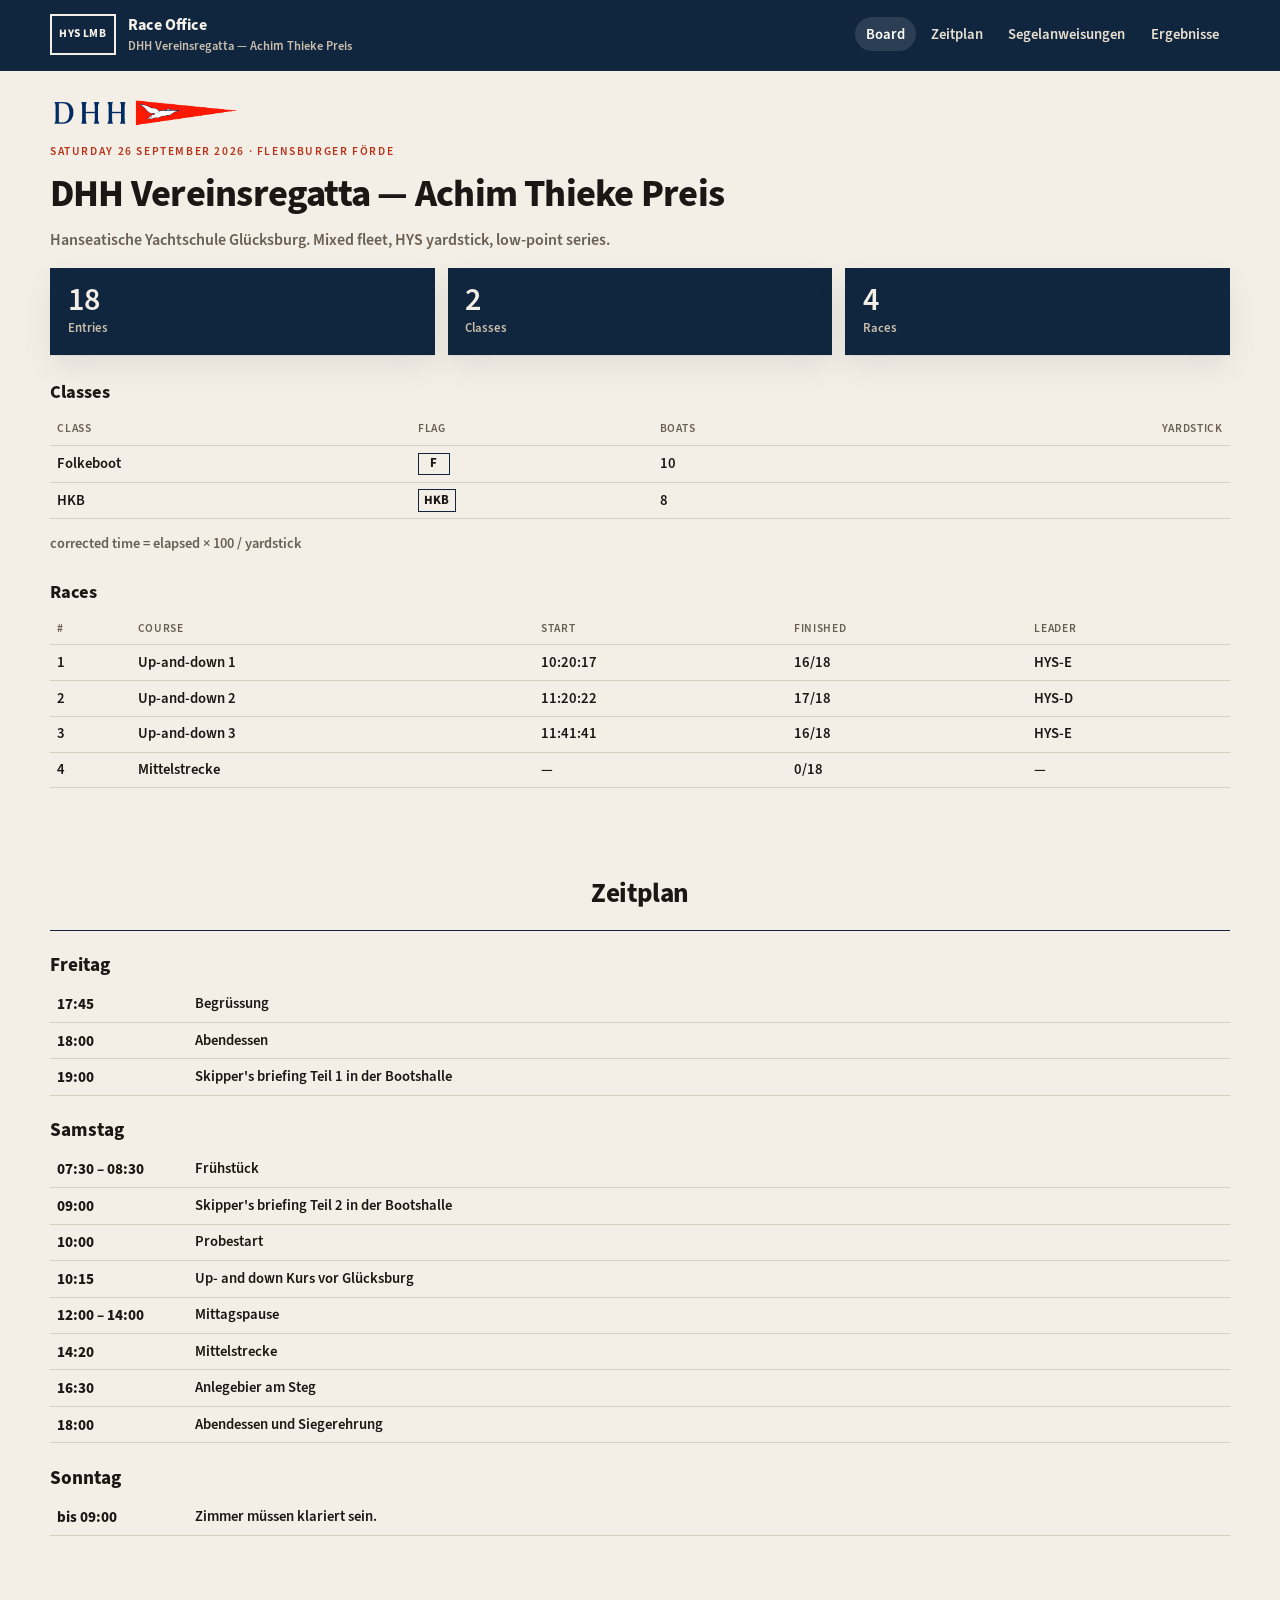
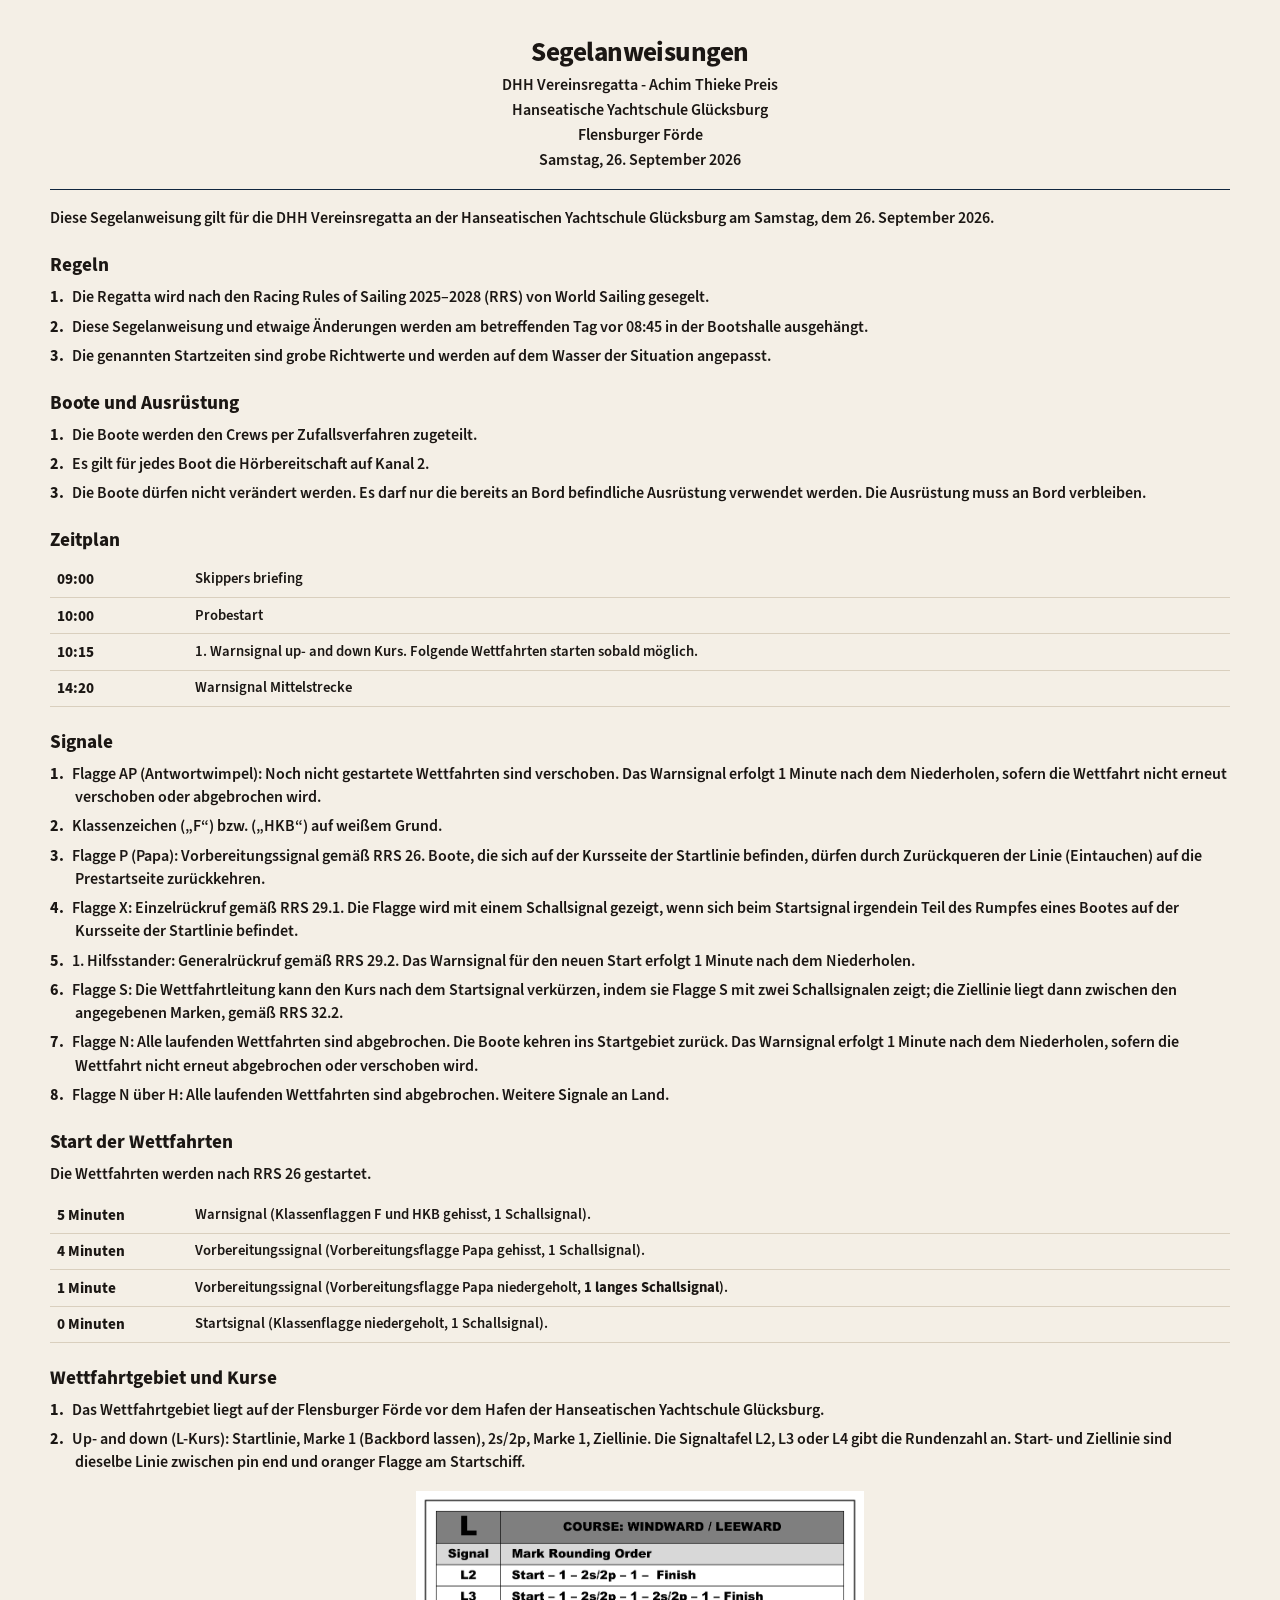
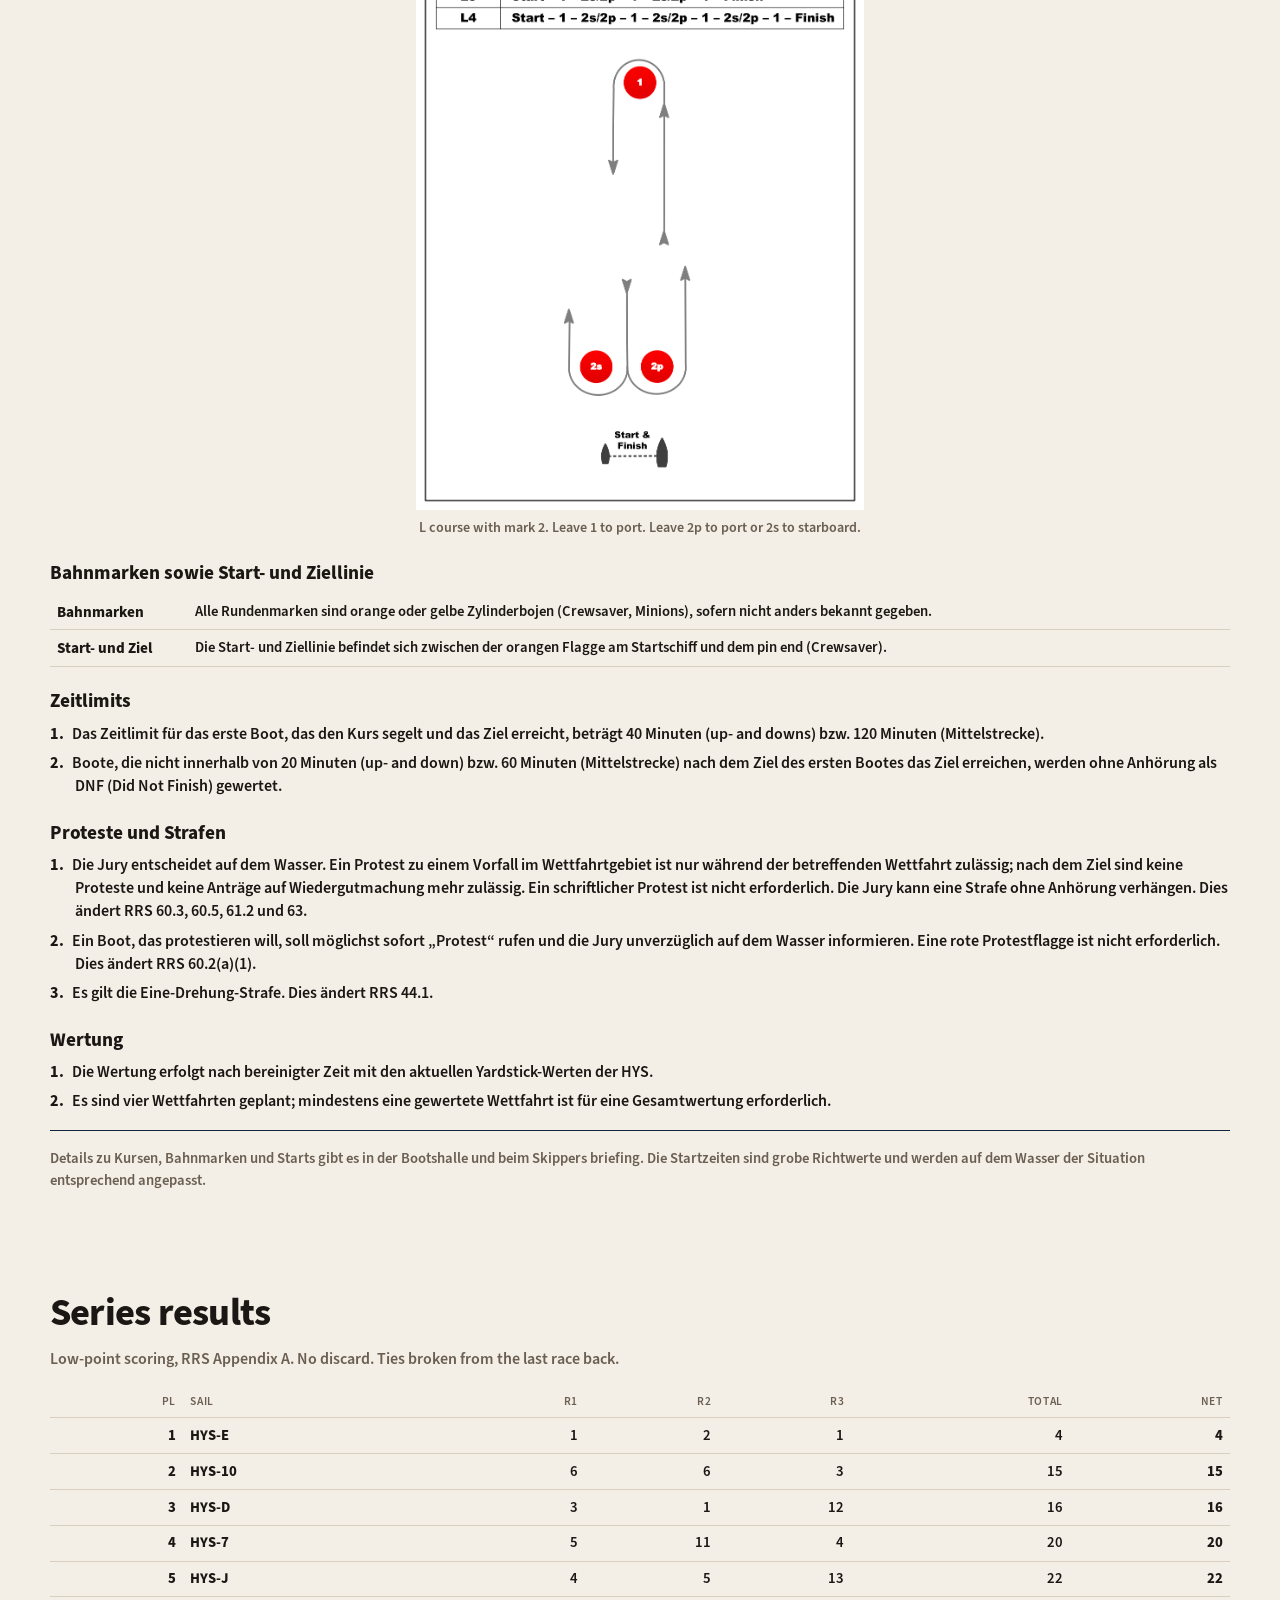
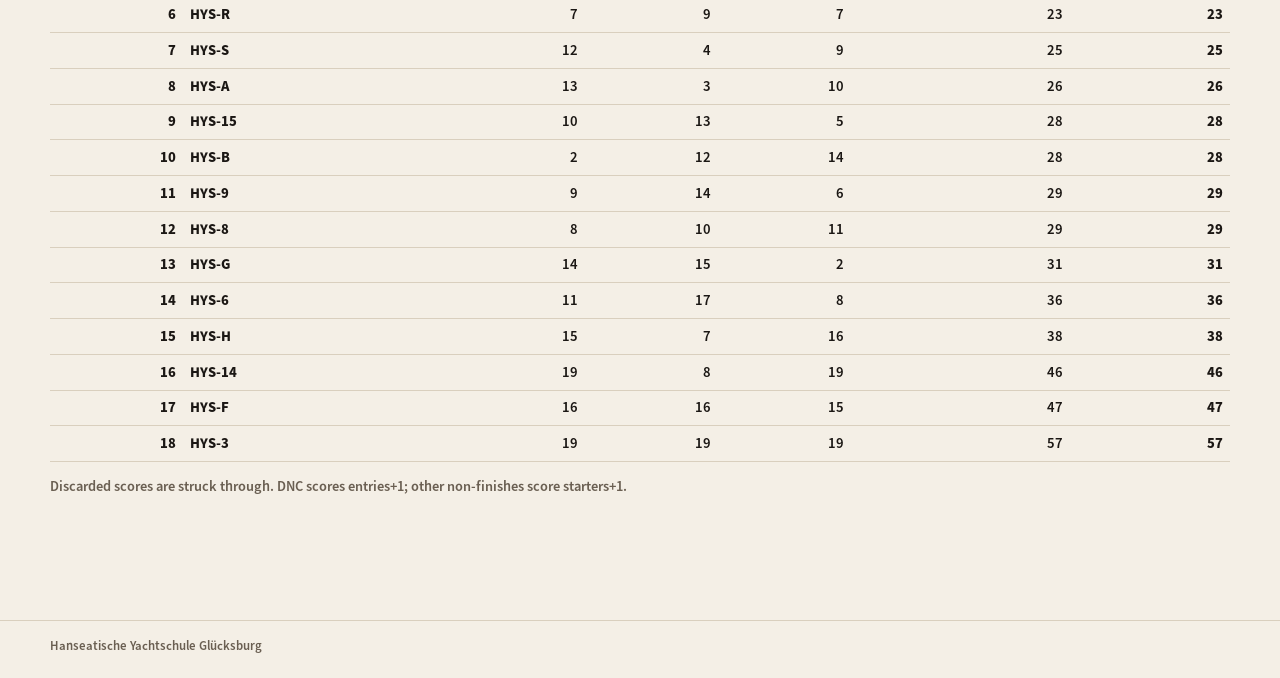
==== commit 93c9791e: "Publish scored series results with sail numbers only. Co-authored-by: Cursor <cursoragent@cursor.com" ====
--- a/index.html
+++ b/index.html
@@ -92,25 +92,25 @@
         <tr>
           <td>1</td>
           <td>Up-and-down 1</td>
-          <td class="mono">—</td>
-          <td>0/18</td>
-          <td>—</td>
+          <td class="mono">10:20:17</td>
+          <td>16/18</td>
+          <td>HYS-E</td>
         </tr>
       
         <tr>
           <td>2</td>
           <td>Up-and-down 2</td>
-          <td class="mono">—</td>
-          <td>0/18</td>
-          <td>—</td>
+          <td class="mono">11:20:22</td>
+          <td>17/18</td>
+          <td>HYS-D</td>
         </tr>
       
         <tr>
           <td>3</td>
           <td>Up-and-down 3</td>
-          <td class="mono">—</td>
-          <td>0/18</td>
-          <td>—</td>
+          <td class="mono">11:41:41</td>
+          <td>16/18</td>
+          <td>HYS-E</td>
         </tr>
       
         <tr>
@@ -146,11 +146,301 @@
 <section id="series" class="board-section" aria-label="Series results">
   <header class="hero compact">
     <h1>Series results</h1>
-    <p class="lede">Low-point scoring, RRS Appendix A. Worst 1 race discarded. Ties broken from the last race back.</p>
+    <p class="lede">Low-point scoring, RRS Appendix A. No discard. Ties broken from the last race back.</p>
   </header>
   <div class="card print-sheet">
     
-    <p class="empty">No scored race yet. Results appear here after the race office publishes them.</p>
+    <table class="series">
+      <thead>
+        <tr>
+          <th class="num">Pl</th>
+          <th>Sail</th>
+          
+          <th class="num">R1</th>
+          
+          <th class="num">R2</th>
+          
+          <th class="num">R3</th>
+          
+          <th class="num">Total</th>
+          <th class="num">Net</th>
+        </tr>
+      </thead>
+      <tbody>
+      
+        
+        <tr>
+          <td class="num strong">1</td>
+          <td class="mono strong">HYS-E</td>
+          
+          <td class="num ">1</td>
+          
+          <td class="num ">2</td>
+          
+          <td class="num ">1</td>
+          
+          <td class="num">4</td>
+          <td class="num strong">4</td>
+        </tr>
+      
+        
+        <tr>
+          <td class="num strong">2</td>
+          <td class="mono strong">HYS-10</td>
+          
+          <td class="num ">6</td>
+          
+          <td class="num ">6</td>
+          
+          <td class="num ">3</td>
+          
+          <td class="num">15</td>
+          <td class="num strong">15</td>
+        </tr>
+      
+        
+        <tr>
+          <td class="num strong">3</td>
+          <td class="mono strong">HYS-D</td>
+          
+          <td class="num ">3</td>
+          
+          <td class="num ">1</td>
+          
+          <td class="num ">12</td>
+          
+          <td class="num">16</td>
+          <td class="num strong">16</td>
+        </tr>
+      
+        
+        <tr>
+          <td class="num strong">4</td>
+          <td class="mono strong">HYS-7</td>
+          
+          <td class="num ">5</td>
+          
+          <td class="num ">11</td>
+          
+          <td class="num ">4</td>
+          
+          <td class="num">20</td>
+          <td class="num strong">20</td>
+        </tr>
+      
+        
+        <tr>
+          <td class="num strong">5</td>
+          <td class="mono strong">HYS-J</td>
+          
+          <td class="num ">4</td>
+          
+          <td class="num ">5</td>
+          
+          <td class="num ">13</td>
+          
+          <td class="num">22</td>
+          <td class="num strong">22</td>
+        </tr>
+      
+        
+        <tr>
+          <td class="num strong">6</td>
+          <td class="mono strong">HYS-R</td>
+          
+          <td class="num ">7</td>
+          
+          <td class="num ">9</td>
+          
+          <td class="num ">7</td>
+          
+          <td class="num">23</td>
+          <td class="num strong">23</td>
+        </tr>
+      
+        
+        <tr>
+          <td class="num strong">7</td>
+          <td class="mono strong">HYS-S</td>
+          
+          <td class="num ">12</td>
+          
+          <td class="num ">4</td>
+          
+          <td class="num ">9</td>
+          
+          <td class="num">25</td>
+          <td class="num strong">25</td>
+        </tr>
+      
+        
+        <tr>
+          <td class="num strong">8</td>
+          <td class="mono strong">HYS-A</td>
+          
+          <td class="num ">13</td>
+          
+          <td class="num ">3</td>
+          
+          <td class="num ">10</td>
+          
+          <td class="num">26</td>
+          <td class="num strong">26</td>
+        </tr>
+      
+        
+        <tr>
+          <td class="num strong">9</td>
+          <td class="mono strong">HYS-15</td>
+          
+          <td class="num ">10</td>
+          
+          <td class="num ">13</td>
+          
+          <td class="num ">5</td>
+          
+          <td class="num">28</td>
+          <td class="num strong">28</td>
+        </tr>
+      
+        
+        <tr>
+          <td class="num strong">10</td>
+          <td class="mono strong">HYS-B</td>
+          
+          <td class="num ">2</td>
+          
+          <td class="num ">12</td>
+          
+          <td class="num ">14</td>
+          
+          <td class="num">28</td>
+          <td class="num strong">28</td>
+        </tr>
+      
+        
+        <tr>
+          <td class="num strong">11</td>
+          <td class="mono strong">HYS-9</td>
+          
+          <td class="num ">9</td>
+          
+          <td class="num ">14</td>
+          
+          <td class="num ">6</td>
+          
+          <td class="num">29</td>
+          <td class="num strong">29</td>
+        </tr>
+      
+        
+        <tr>
+          <td class="num strong">12</td>
+          <td class="mono strong">HYS-8</td>
+          
+          <td class="num ">8</td>
+          
+          <td class="num ">10</td>
+          
+          <td class="num ">11</td>
+          
+          <td class="num">29</td>
+          <td class="num strong">29</td>
+        </tr>
+      
+        
+        <tr>
+          <td class="num strong">13</td>
+          <td class="mono strong">HYS-G</td>
+          
+          <td class="num ">14</td>
+          
+          <td class="num ">15</td>
+          
+          <td class="num ">2</td>
+          
+          <td class="num">31</td>
+          <td class="num strong">31</td>
+        </tr>
+      
+        
+        <tr>
+          <td class="num strong">14</td>
+          <td class="mono strong">HYS-6</td>
+          
+          <td class="num ">11</td>
+          
+          <td class="num ">17</td>
+          
+          <td class="num ">8</td>
+          
+          <td class="num">36</td>
+          <td class="num strong">36</td>
+        </tr>
+      
+        
+        <tr>
+          <td class="num strong">15</td>
+          <td class="mono strong">HYS-H</td>
+          
+          <td class="num ">15</td>
+          
+          <td class="num ">7</td>
+          
+          <td class="num ">16</td>
+          
+          <td class="num">38</td>
+          <td class="num strong">38</td>
+        </tr>
+      
+        
+        <tr>
+          <td class="num strong">16</td>
+          <td class="mono strong">HYS-14</td>
+          
+          <td class="num ">19</td>
+          
+          <td class="num ">8</td>
+          
+          <td class="num ">19</td>
+          
+          <td class="num">46</td>
+          <td class="num strong">46</td>
+        </tr>
+      
+        
+        <tr>
+          <td class="num strong">17</td>
+          <td class="mono strong">HYS-F</td>
+          
+          <td class="num ">16</td>
+          
+          <td class="num ">16</td>
+          
+          <td class="num ">15</td>
+          
+          <td class="num">47</td>
+          <td class="num strong">47</td>
+        </tr>
+      
+        
+        <tr>
+          <td class="num strong">18</td>
+          <td class="mono strong">HYS-3</td>
+          
+          <td class="num ">19</td>
+          
+          <td class="num ">19</td>
+          
+          <td class="num ">19</td>
+          
+          <td class="num">57</td>
+          <td class="num strong">57</td>
+        </tr>
+      
+      </tbody>
+    </table>
+    <p class="hint">Discarded scores are struck through. DNC scores entries+1; other non-finishes score starters+1.</p>
     
   </div>
 </section>
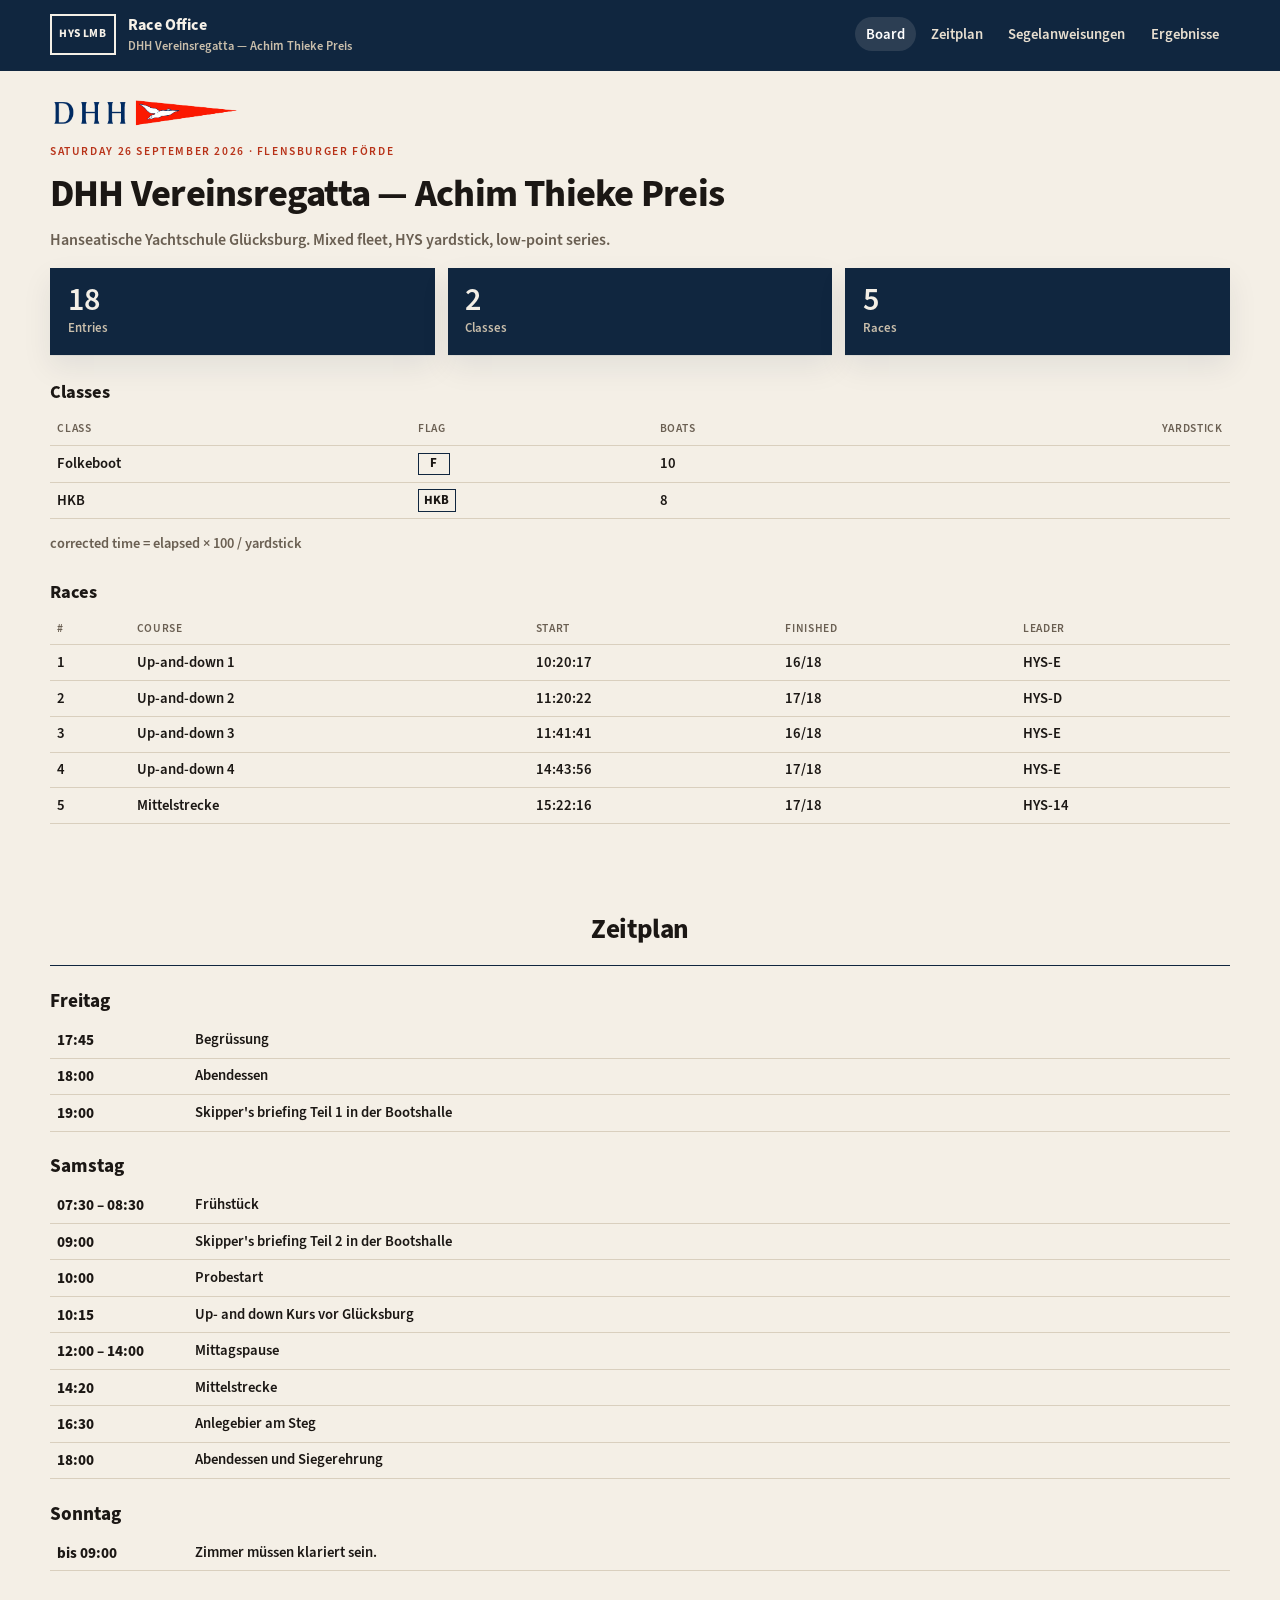
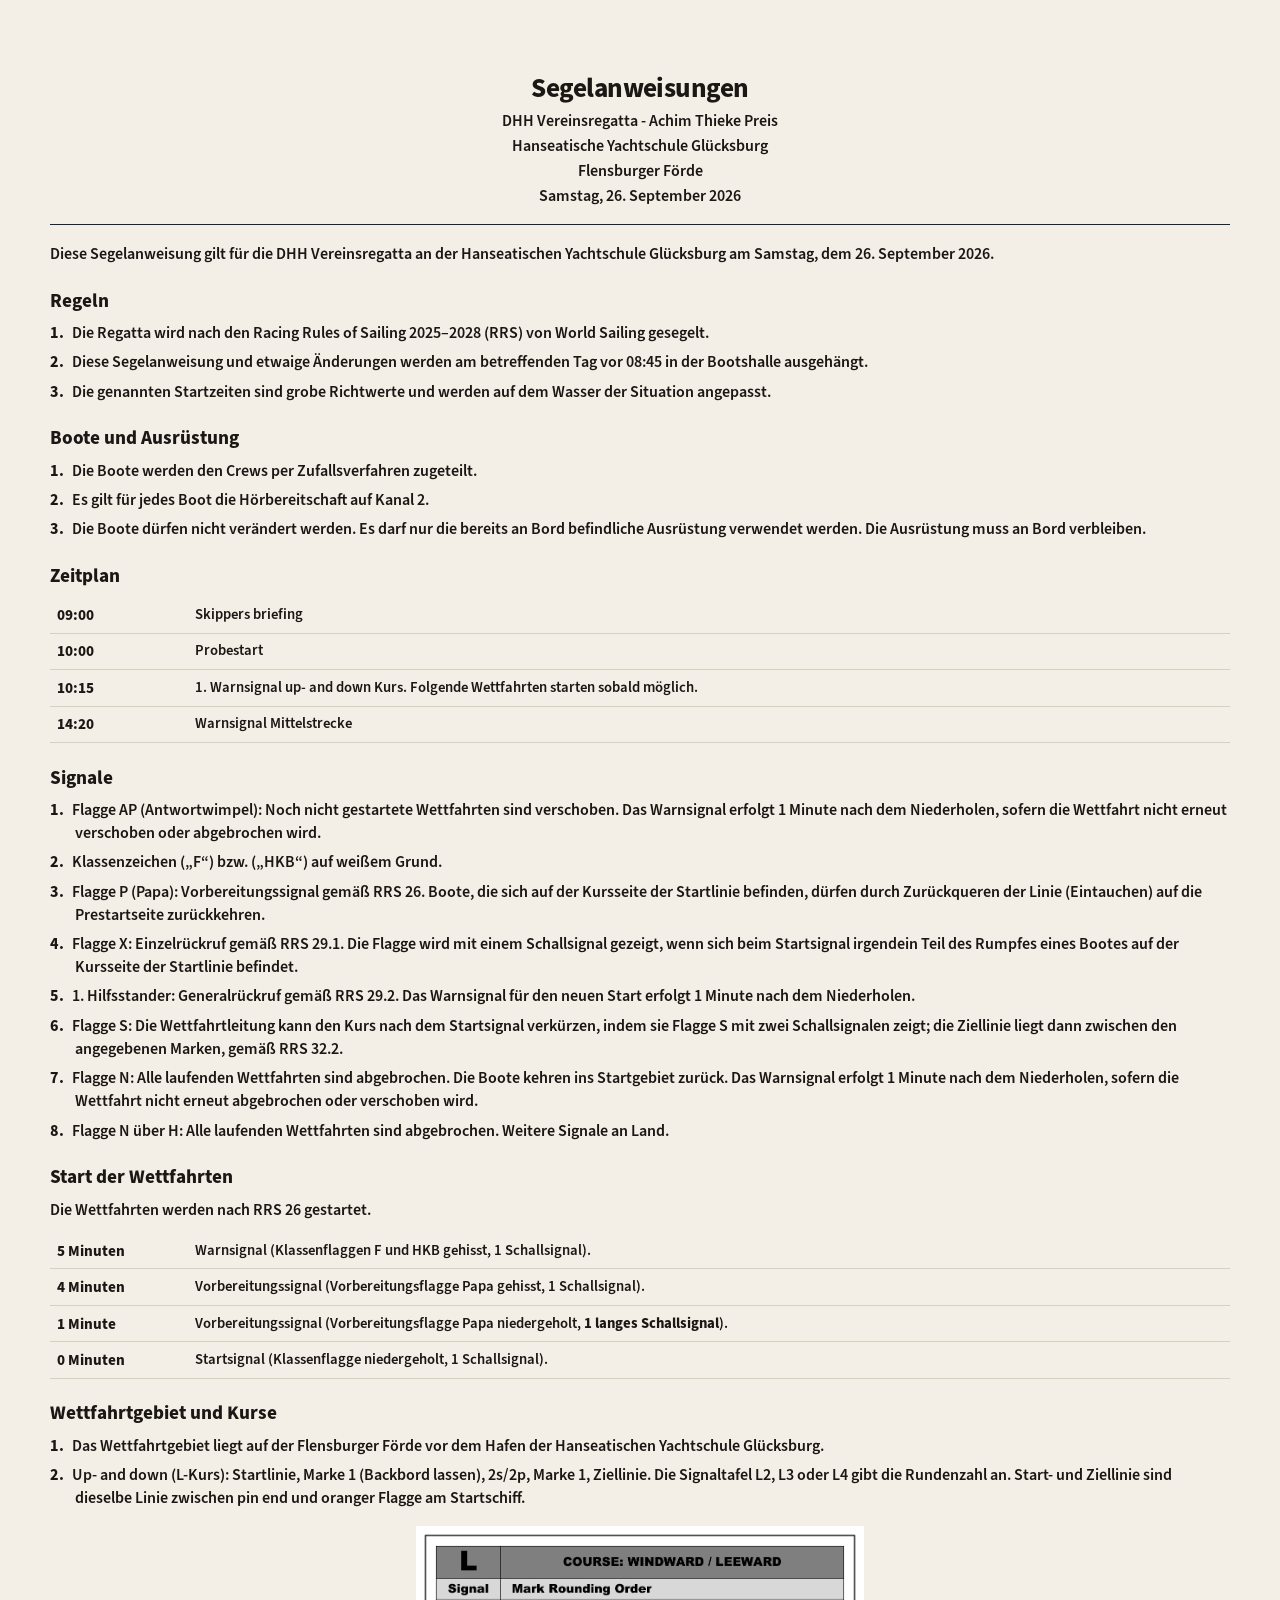
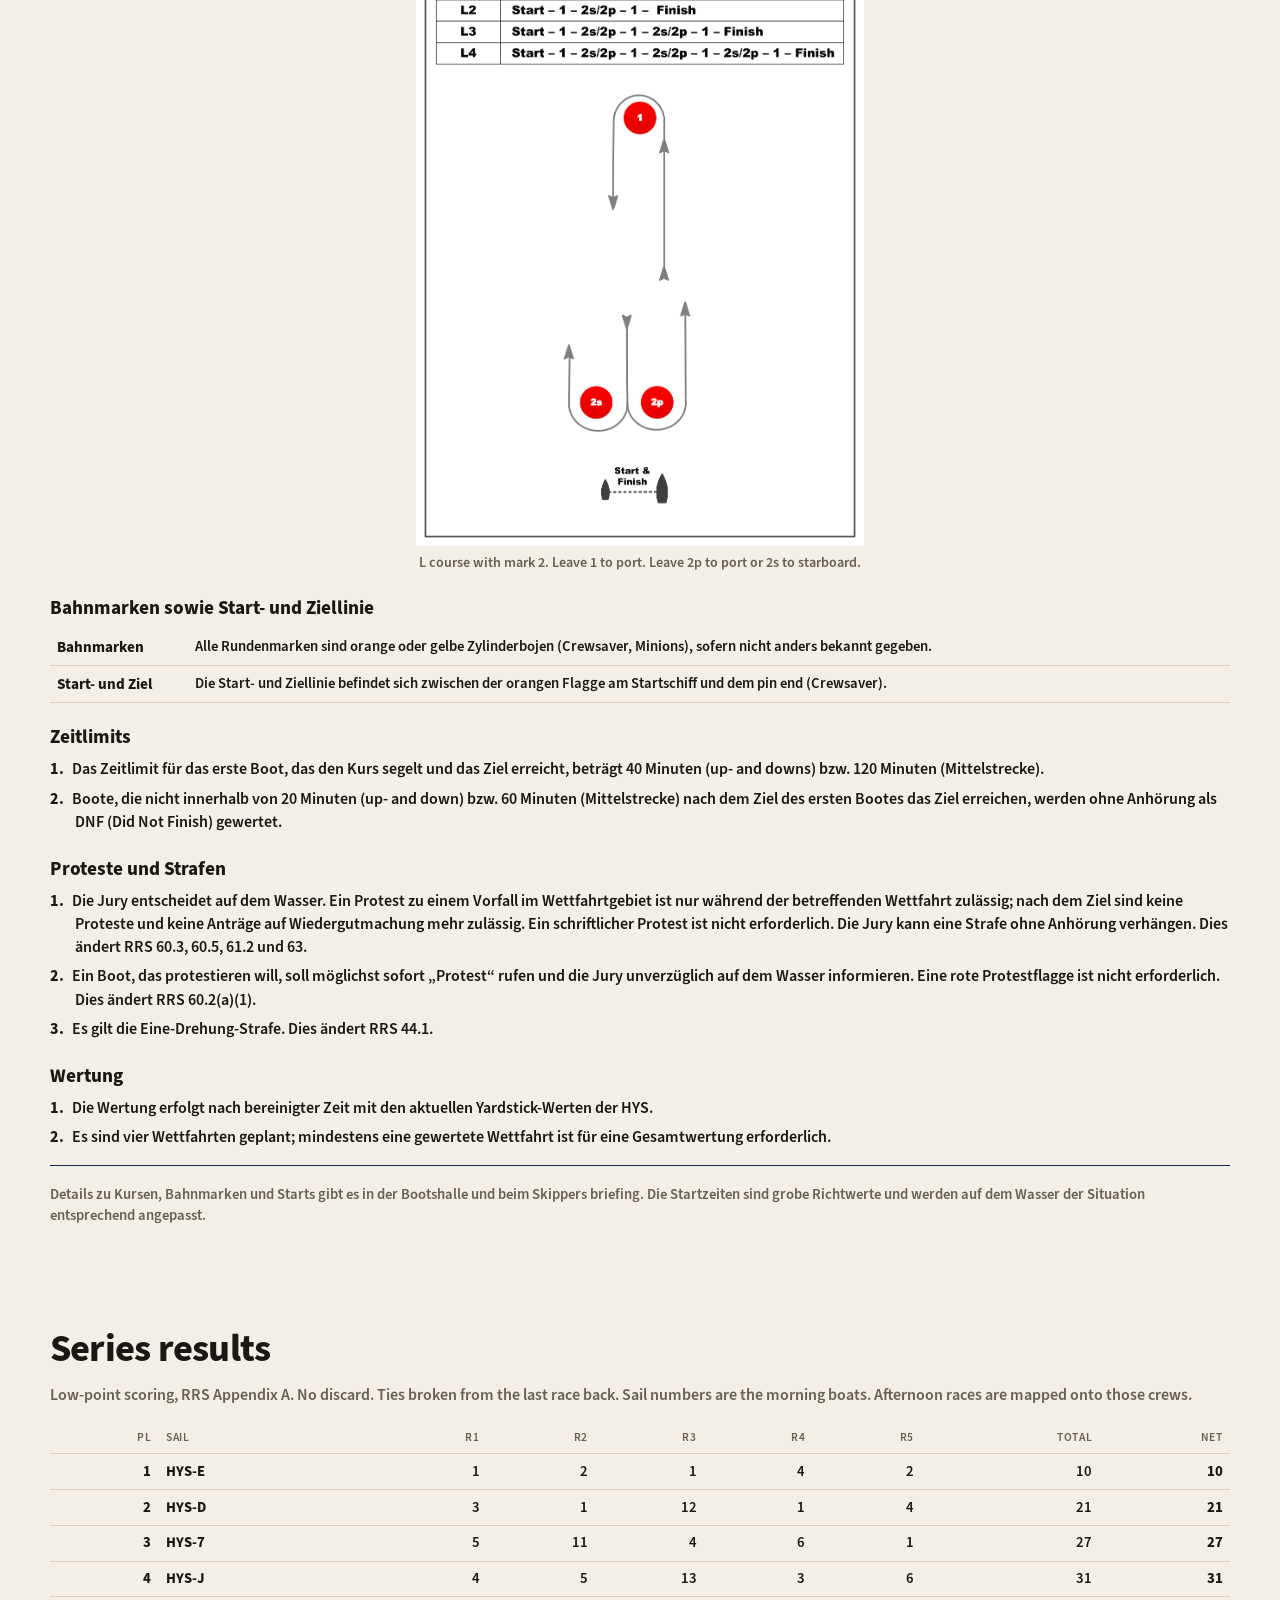
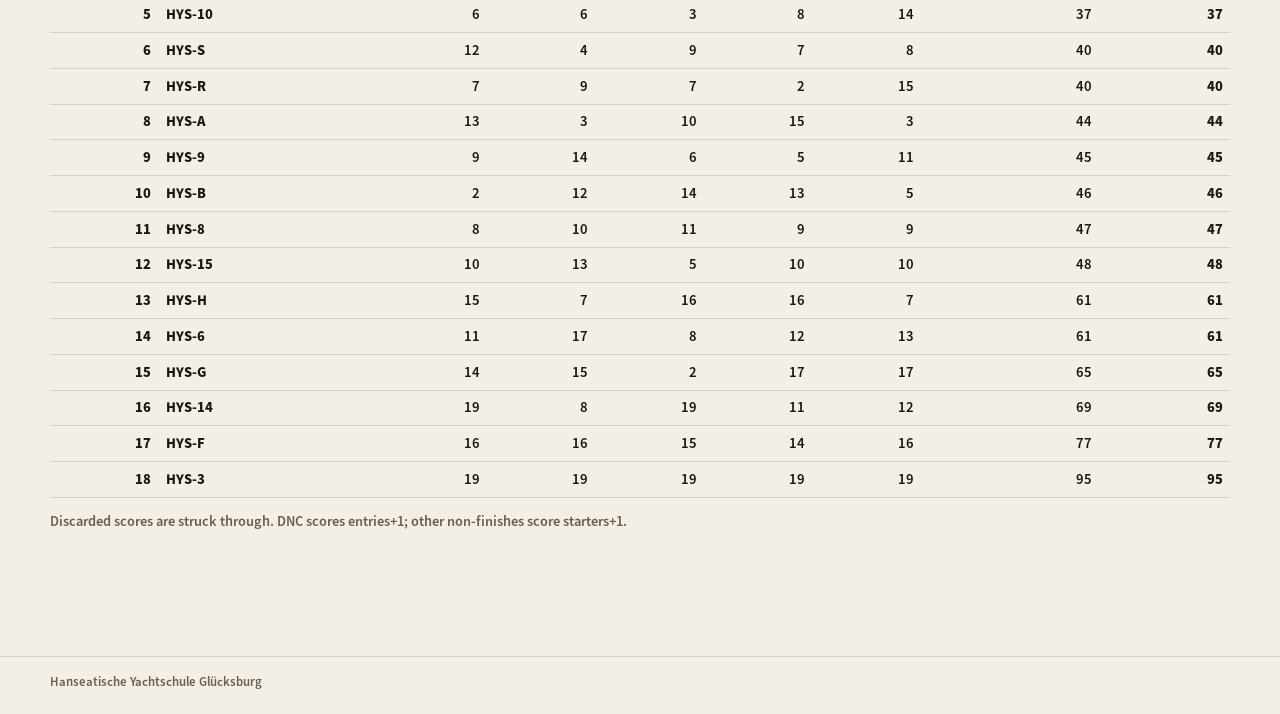
==== commit 2d534039: "Publish races 4–5 with morning-sail series scores. Co-authored-by: Cursor <cursoragent@cursor.com>" ====
--- a/index.html
+++ b/index.html
@@ -52,7 +52,7 @@
       <span class="stat-l">Classes</span>
     </div>
     <div class="stat">
-      <span class="stat-n">4</span>
+      <span class="stat-n">5</span>
       <span class="stat-l">Races</span>
     </div>
   </div>
@@ -115,10 +115,18 @@
       
         <tr>
           <td>4</td>
+          <td>Up-and-down 4</td>
+          <td class="mono">14:43:56</td>
+          <td>17/18</td>
+          <td>HYS-E</td>
+        </tr>
+      
+        <tr>
+          <td>5</td>
           <td>Mittelstrecke</td>
-          <td class="mono">—</td>
-          <td>0/18</td>
-          <td>—</td>
+          <td class="mono">15:22:16</td>
+          <td>17/18</td>
+          <td>HYS-14</td>
         </tr>
       
       </tbody>
@@ -146,7 +154,7 @@
 <section id="series" class="board-section" aria-label="Series results">
   <header class="hero compact">
     <h1>Series results</h1>
-    <p class="lede">Low-point scoring, RRS Appendix A. No discard. Ties broken from the last race back.</p>
+    <p class="lede">Low-point scoring, RRS Appendix A. No discard. Ties broken from the last race back. Sail numbers are the morning boats. Afternoon races are mapped onto those crews.</p>
   </header>
   <div class="card print-sheet">
     
@@ -162,6 +170,10 @@
           
           <th class="num">R3</th>
           
+          <th class="num">R4</th>
+          
+          <th class="num">R5</th>
+          
           <th class="num">Total</th>
           <th class="num">Net</th>
         </tr>
@@ -179,13 +191,74 @@
           
           <td class="num ">1</td>
           
-          <td class="num">4</td>
+          <td class="num ">4</td>
+          
+          <td class="num ">2</td>
+          
+          <td class="num">10</td>
+          <td class="num strong">10</td>
+        </tr>
+      
+        
+        <tr>
+          <td class="num strong">2</td>
+          <td class="mono strong">HYS-D</td>
+          
+          <td class="num ">3</td>
+          
+          <td class="num ">1</td>
+          
+          <td class="num ">12</td>
+          
+          <td class="num ">1</td>
+          
+          <td class="num ">4</td>
+          
+          <td class="num">21</td>
+          <td class="num strong">21</td>
+        </tr>
+      
+        
+        <tr>
+          <td class="num strong">3</td>
+          <td class="mono strong">HYS-7</td>
+          
+          <td class="num ">5</td>
+          
+          <td class="num ">11</td>
+          
+          <td class="num ">4</td>
+          
+          <td class="num ">6</td>
+          
+          <td class="num ">1</td>
+          
+          <td class="num">27</td>
+          <td class="num strong">27</td>
+        </tr>
+      
+        
+        <tr>
           <td class="num strong">4</td>
-        </tr>
-      
-        
-        <tr>
-          <td class="num strong">2</td>
+          <td class="mono strong">HYS-J</td>
+          
+          <td class="num ">4</td>
+          
+          <td class="num ">5</td>
+          
+          <td class="num ">13</td>
+          
+          <td class="num ">3</td>
+          
+          <td class="num ">6</td>
+          
+          <td class="num">31</td>
+          <td class="num strong">31</td>
+        </tr>
+      
+        
+        <tr>
+          <td class="num strong">5</td>
           <td class="mono strong">HYS-10</td>
           
           <td class="num ">6</td>
@@ -194,58 +267,36 @@
           
           <td class="num ">3</td>
           
-          <td class="num">15</td>
-          <td class="num strong">15</td>
-        </tr>
-      
-        
-        <tr>
-          <td class="num strong">3</td>
-          <td class="mono strong">HYS-D</td>
-          
-          <td class="num ">3</td>
-          
-          <td class="num ">1</td>
+          <td class="num ">8</td>
+          
+          <td class="num ">14</td>
+          
+          <td class="num">37</td>
+          <td class="num strong">37</td>
+        </tr>
+      
+        
+        <tr>
+          <td class="num strong">6</td>
+          <td class="mono strong">HYS-S</td>
           
           <td class="num ">12</td>
           
-          <td class="num">16</td>
-          <td class="num strong">16</td>
-        </tr>
-      
-        
-        <tr>
-          <td class="num strong">4</td>
-          <td class="mono strong">HYS-7</td>
-          
-          <td class="num ">5</td>
-          
-          <td class="num ">11</td>
-          
           <td class="num ">4</td>
           
-          <td class="num">20</td>
-          <td class="num strong">20</td>
-        </tr>
-      
-        
-        <tr>
-          <td class="num strong">5</td>
-          <td class="mono strong">HYS-J</td>
-          
-          <td class="num ">4</td>
-          
-          <td class="num ">5</td>
-          
-          <td class="num ">13</td>
-          
-          <td class="num">22</td>
-          <td class="num strong">22</td>
-        </tr>
-      
-        
-        <tr>
-          <td class="num strong">6</td>
+          <td class="num ">9</td>
+          
+          <td class="num ">7</td>
+          
+          <td class="num ">8</td>
+          
+          <td class="num">40</td>
+          <td class="num strong">40</td>
+        </tr>
+      
+        
+        <tr>
+          <td class="num strong">7</td>
           <td class="mono strong">HYS-R</td>
           
           <td class="num ">7</td>
@@ -254,23 +305,12 @@
           
           <td class="num ">7</td>
           
-          <td class="num">23</td>
-          <td class="num strong">23</td>
-        </tr>
-      
-        
-        <tr>
-          <td class="num strong">7</td>
-          <td class="mono strong">HYS-S</td>
-          
-          <td class="num ">12</td>
-          
-          <td class="num ">4</td>
-          
-          <td class="num ">9</td>
-          
-          <td class="num">25</td>
-          <td class="num strong">25</td>
+          <td class="num ">2</td>
+          
+          <td class="num ">15</td>
+          
+          <td class="num">40</td>
+          <td class="num strong">40</td>
         </tr>
       
         
@@ -284,23 +324,31 @@
           
           <td class="num ">10</td>
           
-          <td class="num">26</td>
-          <td class="num strong">26</td>
+          <td class="num ">15</td>
+          
+          <td class="num ">3</td>
+          
+          <td class="num">44</td>
+          <td class="num strong">44</td>
         </tr>
       
         
         <tr>
           <td class="num strong">9</td>
-          <td class="mono strong">HYS-15</td>
-          
-          <td class="num ">10</td>
-          
-          <td class="num ">13</td>
+          <td class="mono strong">HYS-9</td>
+          
+          <td class="num ">9</td>
+          
+          <td class="num ">14</td>
+          
+          <td class="num ">6</td>
           
           <td class="num ">5</td>
           
-          <td class="num">28</td>
-          <td class="num strong">28</td>
+          <td class="num ">11</td>
+          
+          <td class="num">45</td>
+          <td class="num strong">45</td>
         </tr>
       
         
@@ -314,53 +362,69 @@
           
           <td class="num ">14</td>
           
-          <td class="num">28</td>
-          <td class="num strong">28</td>
+          <td class="num ">13</td>
+          
+          <td class="num ">5</td>
+          
+          <td class="num">46</td>
+          <td class="num strong">46</td>
         </tr>
       
         
         <tr>
           <td class="num strong">11</td>
-          <td class="mono strong">HYS-9</td>
+          <td class="mono strong">HYS-8</td>
+          
+          <td class="num ">8</td>
+          
+          <td class="num ">10</td>
+          
+          <td class="num ">11</td>
           
           <td class="num ">9</td>
           
-          <td class="num ">14</td>
-          
-          <td class="num ">6</td>
-          
-          <td class="num">29</td>
-          <td class="num strong">29</td>
+          <td class="num ">9</td>
+          
+          <td class="num">47</td>
+          <td class="num strong">47</td>
         </tr>
       
         
         <tr>
           <td class="num strong">12</td>
-          <td class="mono strong">HYS-8</td>
-          
-          <td class="num ">8</td>
+          <td class="mono strong">HYS-15</td>
           
           <td class="num ">10</td>
           
-          <td class="num ">11</td>
-          
-          <td class="num">29</td>
-          <td class="num strong">29</td>
+          <td class="num ">13</td>
+          
+          <td class="num ">5</td>
+          
+          <td class="num ">10</td>
+          
+          <td class="num ">10</td>
+          
+          <td class="num">48</td>
+          <td class="num strong">48</td>
         </tr>
       
         
         <tr>
           <td class="num strong">13</td>
-          <td class="mono strong">HYS-G</td>
-          
-          <td class="num ">14</td>
+          <td class="mono strong">HYS-H</td>
           
           <td class="num ">15</td>
           
-          <td class="num ">2</td>
-          
-          <td class="num">31</td>
-          <td class="num strong">31</td>
+          <td class="num ">7</td>
+          
+          <td class="num ">16</td>
+          
+          <td class="num ">16</td>
+          
+          <td class="num ">7</td>
+          
+          <td class="num">61</td>
+          <td class="num strong">61</td>
         </tr>
       
         
@@ -374,23 +438,31 @@
           
           <td class="num ">8</td>
           
-          <td class="num">36</td>
-          <td class="num strong">36</td>
+          <td class="num ">12</td>
+          
+          <td class="num ">13</td>
+          
+          <td class="num">61</td>
+          <td class="num strong">61</td>
         </tr>
       
         
         <tr>
           <td class="num strong">15</td>
-          <td class="mono strong">HYS-H</td>
+          <td class="mono strong">HYS-G</td>
+          
+          <td class="num ">14</td>
           
           <td class="num ">15</td>
           
-          <td class="num ">7</td>
-          
-          <td class="num ">16</td>
-          
-          <td class="num">38</td>
-          <td class="num strong">38</td>
+          <td class="num ">2</td>
+          
+          <td class="num ">17</td>
+          
+          <td class="num ">17</td>
+          
+          <td class="num">65</td>
+          <td class="num strong">65</td>
         </tr>
       
         
@@ -404,8 +476,12 @@
           
           <td class="num ">19</td>
           
-          <td class="num">46</td>
-          <td class="num strong">46</td>
+          <td class="num ">11</td>
+          
+          <td class="num ">12</td>
+          
+          <td class="num">69</td>
+          <td class="num strong">69</td>
         </tr>
       
         
@@ -419,8 +495,12 @@
           
           <td class="num ">15</td>
           
-          <td class="num">47</td>
-          <td class="num strong">47</td>
+          <td class="num ">14</td>
+          
+          <td class="num ">16</td>
+          
+          <td class="num">77</td>
+          <td class="num strong">77</td>
         </tr>
       
         
@@ -434,8 +514,12 @@
           
           <td class="num ">19</td>
           
-          <td class="num">57</td>
-          <td class="num strong">57</td>
+          <td class="num ">19</td>
+          
+          <td class="num ">19</td>
+          
+          <td class="num">95</td>
+          <td class="num strong">95</td>
         </tr>
       
       </tbody>
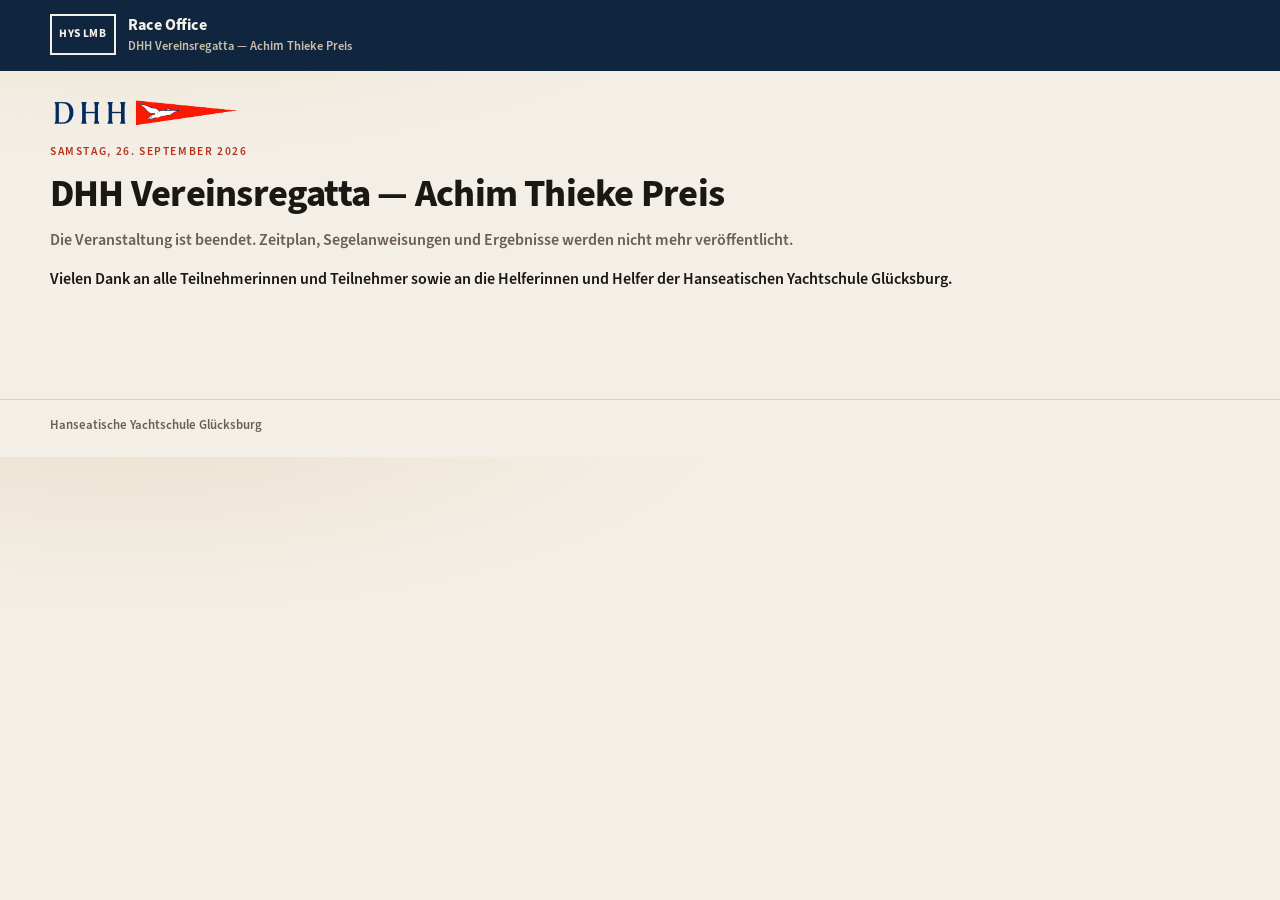
==== commit 56c8ba2d: "Park the public board: event over, results no longer published. Co-authored-by: Cursor <cursoragent@" ====
--- a/index.html
+++ b/index.html
@@ -1,541 +1,41 @@
-
 
 <!DOCTYPE html>
-<html lang="en">
+<html lang="de">
 <head>
   <meta charset="utf-8">
   <meta name="viewport" content="width=device-width, initial-scale=1">
   <title>DHH Vereinsregatta — Achim Thieke Preis</title>
-  <script>document.documentElement.classList.add("js")</script>
   <link rel="stylesheet" href="static/app.css">
 </head>
 <body class="notice-board">
+
   <a class="skip" href="#main">Skip to content</a>
   <header class="mast">
     <div class="wrap mast-inner">
-      <a class="brand" href="#board">
+      <a class="brand" href="./">
         <span class="brand-flag">HYS LMB</span>
         <span>
           <strong>Race Office</strong>
           <small>DHH Vereinsregatta — Achim Thieke Preis</small>
         </span>
       </a>
-      <button class="nav-toggle" type="button" aria-controls="site-nav" aria-expanded="false" aria-label="Open menu">
-        <span class="nav-toggle-icon" aria-hidden="true"></span>
-      </button>
-      <nav id="site-nav" class="nav">
-        <a href="#board">Board</a>
-        <a href="#schedule">Zeitplan</a>
-        <a href="#si">Segelanweisungen</a>
-        <a href="#series">Ergebnisse</a>
-      </nav>
     </div>
   </header>
   <main id="main" class="wrap">
-
-
-<section id="board" class="board-section" aria-label="Board">
-  <header class="hero compact">
-    <p class="hero-logo"><img src="dhh.png" width="621" height="105" alt="DHH"></p>
-    <p class="eyebrow">Saturday 26 September 2026 · Flensburger Förde</p>
-    <h1>DHH Vereinsregatta — Achim Thieke Preis</h1>
-    <p class="lede">Hanseatische Yachtschule Glücksburg. Mixed fleet, HYS yardstick, low-point series.</p>
-  </header>
-
-  <div class="stats">
-    <div class="stat">
-      <span class="stat-n">18</span>
-      <span class="stat-l">Entries</span>
-    </div>
-    <div class="stat">
-      <span class="stat-n">2</span>
-      <span class="stat-l">Classes</span>
-    </div>
-    <div class="stat">
-      <span class="stat-n">5</span>
-      <span class="stat-l">Races</span>
-    </div>
-  </div>
-
-  <section>
-    <h2>Classes</h2>
-    <table>
-      <thead><tr><th>Class</th><th>Flag</th><th>Boats</th><th class="num">Yardstick</th></tr></thead>
-      <tbody>
-      
-        <tr>
-          <td>Folkeboot</td>
-          <td><span class="flag">F</span></td>
-          <td>10</td>
-          <td class="num ys"></td>
-        </tr>
-      
-        <tr>
-          <td>HKB</td>
-          <td><span class="flag">HKB</span></td>
-          <td>8</td>
-          <td class="num ys"></td>
-        </tr>
-      
-      </tbody>
-    </table>
-    <p class="hint">corrected time = elapsed × 100 / yardstick</p>
-  </section>
-
-  <section>
-    <h2>Races</h2>
-    
-    <table>
-      <thead><tr><th>#</th><th>Course</th><th>Start</th><th>Finished</th><th>Leader</th></tr></thead>
-      <tbody>
-      
-        <tr>
-          <td>1</td>
-          <td>Up-and-down 1</td>
-          <td class="mono">10:20:17</td>
-          <td>16/18</td>
-          <td>HYS-E</td>
-        </tr>
-      
-        <tr>
-          <td>2</td>
-          <td>Up-and-down 2</td>
-          <td class="mono">11:20:22</td>
-          <td>17/18</td>
-          <td>HYS-D</td>
-        </tr>
-      
-        <tr>
-          <td>3</td>
-          <td>Up-and-down 3</td>
-          <td class="mono">11:41:41</td>
-          <td>16/18</td>
-          <td>HYS-E</td>
-        </tr>
-      
-        <tr>
-          <td>4</td>
-          <td>Up-and-down 4</td>
-          <td class="mono">14:43:56</td>
-          <td>17/18</td>
-          <td>HYS-E</td>
-        </tr>
-      
-        <tr>
-          <td>5</td>
-          <td>Mittelstrecke</td>
-          <td class="mono">15:22:16</td>
-          <td>17/18</td>
-          <td>HYS-14</td>
-        </tr>
-      
-      </tbody>
-    </table>
-    
-  </section>
-</section>
-
-<section id="schedule" class="board-section" aria-label="Schedule">
-  
-  <article class="notice">
-  <header class="notice-head"><p class="notice-title">Zeitplan</p></header><hr class="notice-rule"><h2>Freitag</h2><table class="notice-times"><tbody><tr><th>17:45</th><td>Begrüssung</td></tr><tr><th>18:00</th><td>Abendessen</td></tr><tr><th>19:00</th><td>Skipper&#39;s briefing Teil 1 in der Bootshalle</td></tr></tbody></table><h2>Samstag</h2><table class="notice-times"><tbody><tr><th>07:30 – 08:30</th><td>Frühstück</td></tr><tr><th>09:00</th><td>Skipper&#39;s briefing Teil 2 in der Bootshalle</td></tr><tr><th>10:00</th><td>Probestart</td></tr><tr><th>10:15</th><td>Up- and down Kurs vor Glücksburg</td></tr><tr><th>12:00 – 14:00</th><td>Mittagspause</td></tr><tr><th>14:20</th><td>Mittelstrecke</td></tr><tr><th>16:30</th><td>Anlegebier am Steg</td></tr><tr><th>18:00</th><td>Abendessen und Siegerehrung</td></tr></tbody></table><h2>Sonntag</h2><table class="notice-times"><tbody><tr><th>bis 09:00</th><td>Zimmer müssen klariert sein.</td></tr></tbody></table>
-  </article>
-  
-</section>
-
-<section id="si" class="board-section" aria-label="Sailing instructions">
-  
-  <article class="notice">
-  <header class="notice-head"><p class="notice-title">Segelanweisungen</p><p>DHH Vereinsregatta - Achim Thieke Preis</p><p>Hanseatische Yachtschule Glücksburg</p><p>Flensburger Förde</p><p>Samstag, 26. September 2026</p></header><hr class="notice-rule"><p>Diese Segelanweisung gilt für die DHH Vereinsregatta an der Hanseatischen Yachtschule Glücksburg am Samstag, dem 26. September 2026.</p><h2>Regeln</h2><ol class="notice-list"><li>Die Regatta wird nach den Racing Rules of Sailing 2025–2028 (RRS) von World Sailing gesegelt.</li><li>Diese Segelanweisung und etwaige Änderungen werden am betreffenden Tag vor 08:45 in der Bootshalle ausgehängt.</li><li>Die genannten Startzeiten sind grobe Richtwerte und werden auf dem Wasser der Situation angepasst.</li></ol><h2>Boote und Ausrüstung</h2><ol class="notice-list"><li>Die Boote werden den Crews per Zufallsverfahren zugeteilt.</li><li>Es gilt für jedes Boot die Hörbereitschaft auf Kanal 2.</li><li>Die Boote dürfen nicht verändert werden. Es darf nur die bereits an Bord befindliche Ausrüstung verwendet werden. Die Ausrüstung muss an Bord verbleiben.</li></ol><h2>Zeitplan</h2><table class="notice-times"><tbody><tr><th>09:00</th><td>Skippers briefing</td></tr><tr><th>10:00</th><td>Probestart</td></tr><tr><th>10:15</th><td>1. Warnsignal up- and down Kurs. Folgende Wettfahrten starten sobald möglich.</td></tr><tr><th>14:20</th><td>Warnsignal Mittelstrecke</td></tr></tbody></table><h2>Signale</h2><ol class="notice-list"><li>Flagge AP (Antwortwimpel): Noch nicht gestartete Wettfahrten sind verschoben. Das Warnsignal erfolgt 1 Minute nach dem Niederholen, sofern die Wettfahrt nicht erneut verschoben oder abgebrochen wird.</li><li>Klassenzeichen („F“) bzw. („HKB“) auf weißem Grund.</li><li>Flagge P (Papa): Vorbereitungssignal gemäß RRS 26. Boote, die sich auf der Kursseite der Startlinie befinden, dürfen durch Zurückqueren der Linie (Eintauchen) auf die Prestartseite zurückkehren.</li><li>Flagge X: Einzelrückruf gemäß RRS 29.1. Die Flagge wird mit einem Schallsignal gezeigt, wenn sich beim Startsignal irgendein Teil des Rumpfes eines Bootes auf der Kursseite der Startlinie befindet.</li><li>1. Hilfsstander: Generalrückruf gemäß RRS 29.2. Das Warnsignal für den neuen Start erfolgt 1 Minute nach dem Niederholen.</li><li>Flagge S: Die Wettfahrtleitung kann den Kurs nach dem Startsignal verkürzen, indem sie Flagge S mit zwei Schallsignalen zeigt; die Ziellinie liegt dann zwischen den angegebenen Marken, gemäß RRS 32.2.</li><li>Flagge N: Alle laufenden Wettfahrten sind abgebrochen. Die Boote kehren ins Startgebiet zurück. Das Warnsignal erfolgt 1 Minute nach dem Niederholen, sofern die Wettfahrt nicht erneut abgebrochen oder verschoben wird.</li><li>Flagge N über H: Alle laufenden Wettfahrten sind abgebrochen. Weitere Signale an Land.</li></ol><h2>Start der Wettfahrten</h2><p>Die Wettfahrten werden nach RRS 26 gestartet.</p><table class="notice-times"><tbody><tr><th>5 Minuten</th><td>Warnsignal (Klassenflaggen F und HKB gehisst, 1 Schallsignal).</td></tr><tr><th>4 Minuten</th><td>Vorbereitungssignal (Vorbereitungsflagge Papa gehisst, 1 Schallsignal).</td></tr><tr><th>1 Minute</th><td>Vorbereitungssignal (Vorbereitungsflagge Papa niedergeholt, <strong>1 langes Schallsignal</strong>).</td></tr><tr><th>0 Minuten</th><td>Startsignal (Klassenflagge niedergeholt, 1 Schallsignal).</td></tr></tbody></table><h2>Wettfahrtgebiet und Kurse</h2><ol class="notice-list"><li>Das Wettfahrtgebiet liegt auf der Flensburger Förde vor dem Hafen der Hanseatischen Yachtschule Glücksburg.</li><li>Up- and down (L-Kurs): Startlinie, Marke 1 (Backbord lassen), 2s/2p, Marke 1, Ziellinie. Die Signaltafel L2, L3 oder L4 gibt die Rundenzahl an. Start- und Ziellinie sind dieselbe Linie zwischen pin end und oranger Flagge am Startschiff.</li></ol><figure class="course-fig"><img src="static/course-up-and-down.png" alt="L course with mark 2. Leave 1 to port. Leave 2p to port or 2s to starboard."><figcaption>L course with mark 2. Leave 1 to port. Leave 2p to port or 2s to starboard.</figcaption></figure><h2>Bahnmarken sowie Start- und Ziellinie</h2><table class="notice-times"><tbody><tr><th>Bahnmarken</th><td>Alle Rundenmarken sind orange oder gelbe Zylinderbojen (Crewsaver, Minions), sofern nicht anders bekannt gegeben.</td></tr><tr><th>Start- und Ziel</th><td>Die Start- und Ziellinie befindet sich zwischen der orangen Flagge am Startschiff und dem pin end (Crewsaver).</td></tr></tbody></table><h2>Zeitlimits</h2><ol class="notice-list"><li>Das Zeitlimit für das erste Boot, das den Kurs segelt und das Ziel erreicht, beträgt 40 Minuten (up- and downs) bzw. 120 Minuten (Mittelstrecke).</li><li>Boote, die nicht innerhalb von 20 Minuten (up- and down) bzw. 60 Minuten (Mittelstrecke) nach dem Ziel des ersten Bootes das Ziel erreichen, werden ohne Anhörung als DNF (Did Not Finish) gewertet.</li></ol><h2>Proteste und Strafen</h2><ol class="notice-list"><li>Die Jury entscheidet auf dem Wasser. Ein Protest zu einem Vorfall im Wettfahrtgebiet ist nur während der betreffenden Wettfahrt zulässig; nach dem Ziel sind keine Proteste und keine Anträge auf Wiedergutmachung mehr zulässig. Ein schriftlicher Protest ist nicht erforderlich. Die Jury kann eine Strafe ohne Anhörung verhängen. Dies ändert RRS 60.3, 60.5, 61.2 und 63.</li><li>Ein Boot, das protestieren will, soll möglichst sofort „Protest“ rufen und die Jury unverzüglich auf dem Wasser informieren. Eine rote Protestflagge ist nicht erforderlich. Dies ändert RRS 60.2(a)(1).</li><li>Es gilt die Eine-Drehung-Strafe. Dies ändert RRS 44.1.</li></ol><h2>Wertung</h2><ol class="notice-list"><li>Die Wertung erfolgt nach bereinigter Zeit mit den aktuellen Yardstick-Werten der HYS.</li><li>Es sind vier Wettfahrten geplant; mindestens eine gewertete Wettfahrt ist für eine Gesamtwertung erforderlich.</li></ol><hr class="notice-rule"><p class="notice-foot">Details zu Kursen, Bahnmarken und Starts gibt es in der Bootshalle und beim Skippers briefing. Die Startzeiten sind grobe Richtwerte und werden auf dem Wasser der Situation entsprechend angepasst.</p>
-  </article>
-  
-</section>
-
-<section id="series" class="board-section" aria-label="Series results">
-  <header class="hero compact">
-    <h1>Series results</h1>
-    <p class="lede">Low-point scoring, RRS Appendix A. No discard. Ties broken from the last race back. Sail numbers are the morning boats. Afternoon races are mapped onto those crews.</p>
-  </header>
-  <div class="card print-sheet">
-    
-    <table class="series">
-      <thead>
-        <tr>
-          <th class="num">Pl</th>
-          <th>Sail</th>
-          
-          <th class="num">R1</th>
-          
-          <th class="num">R2</th>
-          
-          <th class="num">R3</th>
-          
-          <th class="num">R4</th>
-          
-          <th class="num">R5</th>
-          
-          <th class="num">Total</th>
-          <th class="num">Net</th>
-        </tr>
-      </thead>
-      <tbody>
-      
-        
-        <tr>
-          <td class="num strong">1</td>
-          <td class="mono strong">HYS-E</td>
-          
-          <td class="num ">1</td>
-          
-          <td class="num ">2</td>
-          
-          <td class="num ">1</td>
-          
-          <td class="num ">4</td>
-          
-          <td class="num ">2</td>
-          
-          <td class="num">10</td>
-          <td class="num strong">10</td>
-        </tr>
-      
-        
-        <tr>
-          <td class="num strong">2</td>
-          <td class="mono strong">HYS-D</td>
-          
-          <td class="num ">3</td>
-          
-          <td class="num ">1</td>
-          
-          <td class="num ">12</td>
-          
-          <td class="num ">1</td>
-          
-          <td class="num ">4</td>
-          
-          <td class="num">21</td>
-          <td class="num strong">21</td>
-        </tr>
-      
-        
-        <tr>
-          <td class="num strong">3</td>
-          <td class="mono strong">HYS-7</td>
-          
-          <td class="num ">5</td>
-          
-          <td class="num ">11</td>
-          
-          <td class="num ">4</td>
-          
-          <td class="num ">6</td>
-          
-          <td class="num ">1</td>
-          
-          <td class="num">27</td>
-          <td class="num strong">27</td>
-        </tr>
-      
-        
-        <tr>
-          <td class="num strong">4</td>
-          <td class="mono strong">HYS-J</td>
-          
-          <td class="num ">4</td>
-          
-          <td class="num ">5</td>
-          
-          <td class="num ">13</td>
-          
-          <td class="num ">3</td>
-          
-          <td class="num ">6</td>
-          
-          <td class="num">31</td>
-          <td class="num strong">31</td>
-        </tr>
-      
-        
-        <tr>
-          <td class="num strong">5</td>
-          <td class="mono strong">HYS-10</td>
-          
-          <td class="num ">6</td>
-          
-          <td class="num ">6</td>
-          
-          <td class="num ">3</td>
-          
-          <td class="num ">8</td>
-          
-          <td class="num ">14</td>
-          
-          <td class="num">37</td>
-          <td class="num strong">37</td>
-        </tr>
-      
-        
-        <tr>
-          <td class="num strong">6</td>
-          <td class="mono strong">HYS-S</td>
-          
-          <td class="num ">12</td>
-          
-          <td class="num ">4</td>
-          
-          <td class="num ">9</td>
-          
-          <td class="num ">7</td>
-          
-          <td class="num ">8</td>
-          
-          <td class="num">40</td>
-          <td class="num strong">40</td>
-        </tr>
-      
-        
-        <tr>
-          <td class="num strong">7</td>
-          <td class="mono strong">HYS-R</td>
-          
-          <td class="num ">7</td>
-          
-          <td class="num ">9</td>
-          
-          <td class="num ">7</td>
-          
-          <td class="num ">2</td>
-          
-          <td class="num ">15</td>
-          
-          <td class="num">40</td>
-          <td class="num strong">40</td>
-        </tr>
-      
-        
-        <tr>
-          <td class="num strong">8</td>
-          <td class="mono strong">HYS-A</td>
-          
-          <td class="num ">13</td>
-          
-          <td class="num ">3</td>
-          
-          <td class="num ">10</td>
-          
-          <td class="num ">15</td>
-          
-          <td class="num ">3</td>
-          
-          <td class="num">44</td>
-          <td class="num strong">44</td>
-        </tr>
-      
-        
-        <tr>
-          <td class="num strong">9</td>
-          <td class="mono strong">HYS-9</td>
-          
-          <td class="num ">9</td>
-          
-          <td class="num ">14</td>
-          
-          <td class="num ">6</td>
-          
-          <td class="num ">5</td>
-          
-          <td class="num ">11</td>
-          
-          <td class="num">45</td>
-          <td class="num strong">45</td>
-        </tr>
-      
-        
-        <tr>
-          <td class="num strong">10</td>
-          <td class="mono strong">HYS-B</td>
-          
-          <td class="num ">2</td>
-          
-          <td class="num ">12</td>
-          
-          <td class="num ">14</td>
-          
-          <td class="num ">13</td>
-          
-          <td class="num ">5</td>
-          
-          <td class="num">46</td>
-          <td class="num strong">46</td>
-        </tr>
-      
-        
-        <tr>
-          <td class="num strong">11</td>
-          <td class="mono strong">HYS-8</td>
-          
-          <td class="num ">8</td>
-          
-          <td class="num ">10</td>
-          
-          <td class="num ">11</td>
-          
-          <td class="num ">9</td>
-          
-          <td class="num ">9</td>
-          
-          <td class="num">47</td>
-          <td class="num strong">47</td>
-        </tr>
-      
-        
-        <tr>
-          <td class="num strong">12</td>
-          <td class="mono strong">HYS-15</td>
-          
-          <td class="num ">10</td>
-          
-          <td class="num ">13</td>
-          
-          <td class="num ">5</td>
-          
-          <td class="num ">10</td>
-          
-          <td class="num ">10</td>
-          
-          <td class="num">48</td>
-          <td class="num strong">48</td>
-        </tr>
-      
-        
-        <tr>
-          <td class="num strong">13</td>
-          <td class="mono strong">HYS-H</td>
-          
-          <td class="num ">15</td>
-          
-          <td class="num ">7</td>
-          
-          <td class="num ">16</td>
-          
-          <td class="num ">16</td>
-          
-          <td class="num ">7</td>
-          
-          <td class="num">61</td>
-          <td class="num strong">61</td>
-        </tr>
-      
-        
-        <tr>
-          <td class="num strong">14</td>
-          <td class="mono strong">HYS-6</td>
-          
-          <td class="num ">11</td>
-          
-          <td class="num ">17</td>
-          
-          <td class="num ">8</td>
-          
-          <td class="num ">12</td>
-          
-          <td class="num ">13</td>
-          
-          <td class="num">61</td>
-          <td class="num strong">61</td>
-        </tr>
-      
-        
-        <tr>
-          <td class="num strong">15</td>
-          <td class="mono strong">HYS-G</td>
-          
-          <td class="num ">14</td>
-          
-          <td class="num ">15</td>
-          
-          <td class="num ">2</td>
-          
-          <td class="num ">17</td>
-          
-          <td class="num ">17</td>
-          
-          <td class="num">65</td>
-          <td class="num strong">65</td>
-        </tr>
-      
-        
-        <tr>
-          <td class="num strong">16</td>
-          <td class="mono strong">HYS-14</td>
-          
-          <td class="num ">19</td>
-          
-          <td class="num ">8</td>
-          
-          <td class="num ">19</td>
-          
-          <td class="num ">11</td>
-          
-          <td class="num ">12</td>
-          
-          <td class="num">69</td>
-          <td class="num strong">69</td>
-        </tr>
-      
-        
-        <tr>
-          <td class="num strong">17</td>
-          <td class="mono strong">HYS-F</td>
-          
-          <td class="num ">16</td>
-          
-          <td class="num ">16</td>
-          
-          <td class="num ">15</td>
-          
-          <td class="num ">14</td>
-          
-          <td class="num ">16</td>
-          
-          <td class="num">77</td>
-          <td class="num strong">77</td>
-        </tr>
-      
-        
-        <tr>
-          <td class="num strong">18</td>
-          <td class="mono strong">HYS-3</td>
-          
-          <td class="num ">19</td>
-          
-          <td class="num ">19</td>
-          
-          <td class="num ">19</td>
-          
-          <td class="num ">19</td>
-          
-          <td class="num ">19</td>
-          
-          <td class="num">95</td>
-          <td class="num strong">95</td>
-        </tr>
-      
-      </tbody>
-    </table>
-    <p class="hint">Discarded scores are struck through. DNC scores entries+1; other non-finishes score starters+1.</p>
-    
-  </div>
-</section>
-
+    <section class="board-section" aria-label="Veranstaltung beendet">
+      <header class="hero compact">
+        <p class="hero-logo"><img src="dhh.png" width="621" height="105" alt="DHH"></p>
+        <p class="eyebrow">Samstag, 26. September 2026</p>
+        <h1>DHH Vereinsregatta — Achim Thieke Preis</h1>
+        <p class="lede">Die Veranstaltung ist beendet. Zeitplan, Segelanweisungen und Ergebnisse werden nicht mehr veröffentlicht.</p>
+      </header>
+      <p>Vielen Dank an alle Teilnehmerinnen und Teilnehmer sowie an die Helferinnen und Helfer der Hanseatischen Yachtschule Glücksburg.</p>
+    </section>
   </main>
   <footer class="site-foot">
     <div class="wrap">
       Hanseatische Yachtschule Glücksburg
     </div>
   </footer>
-  <script src="static/app.js"></script>
 </body>
 </html>
-
